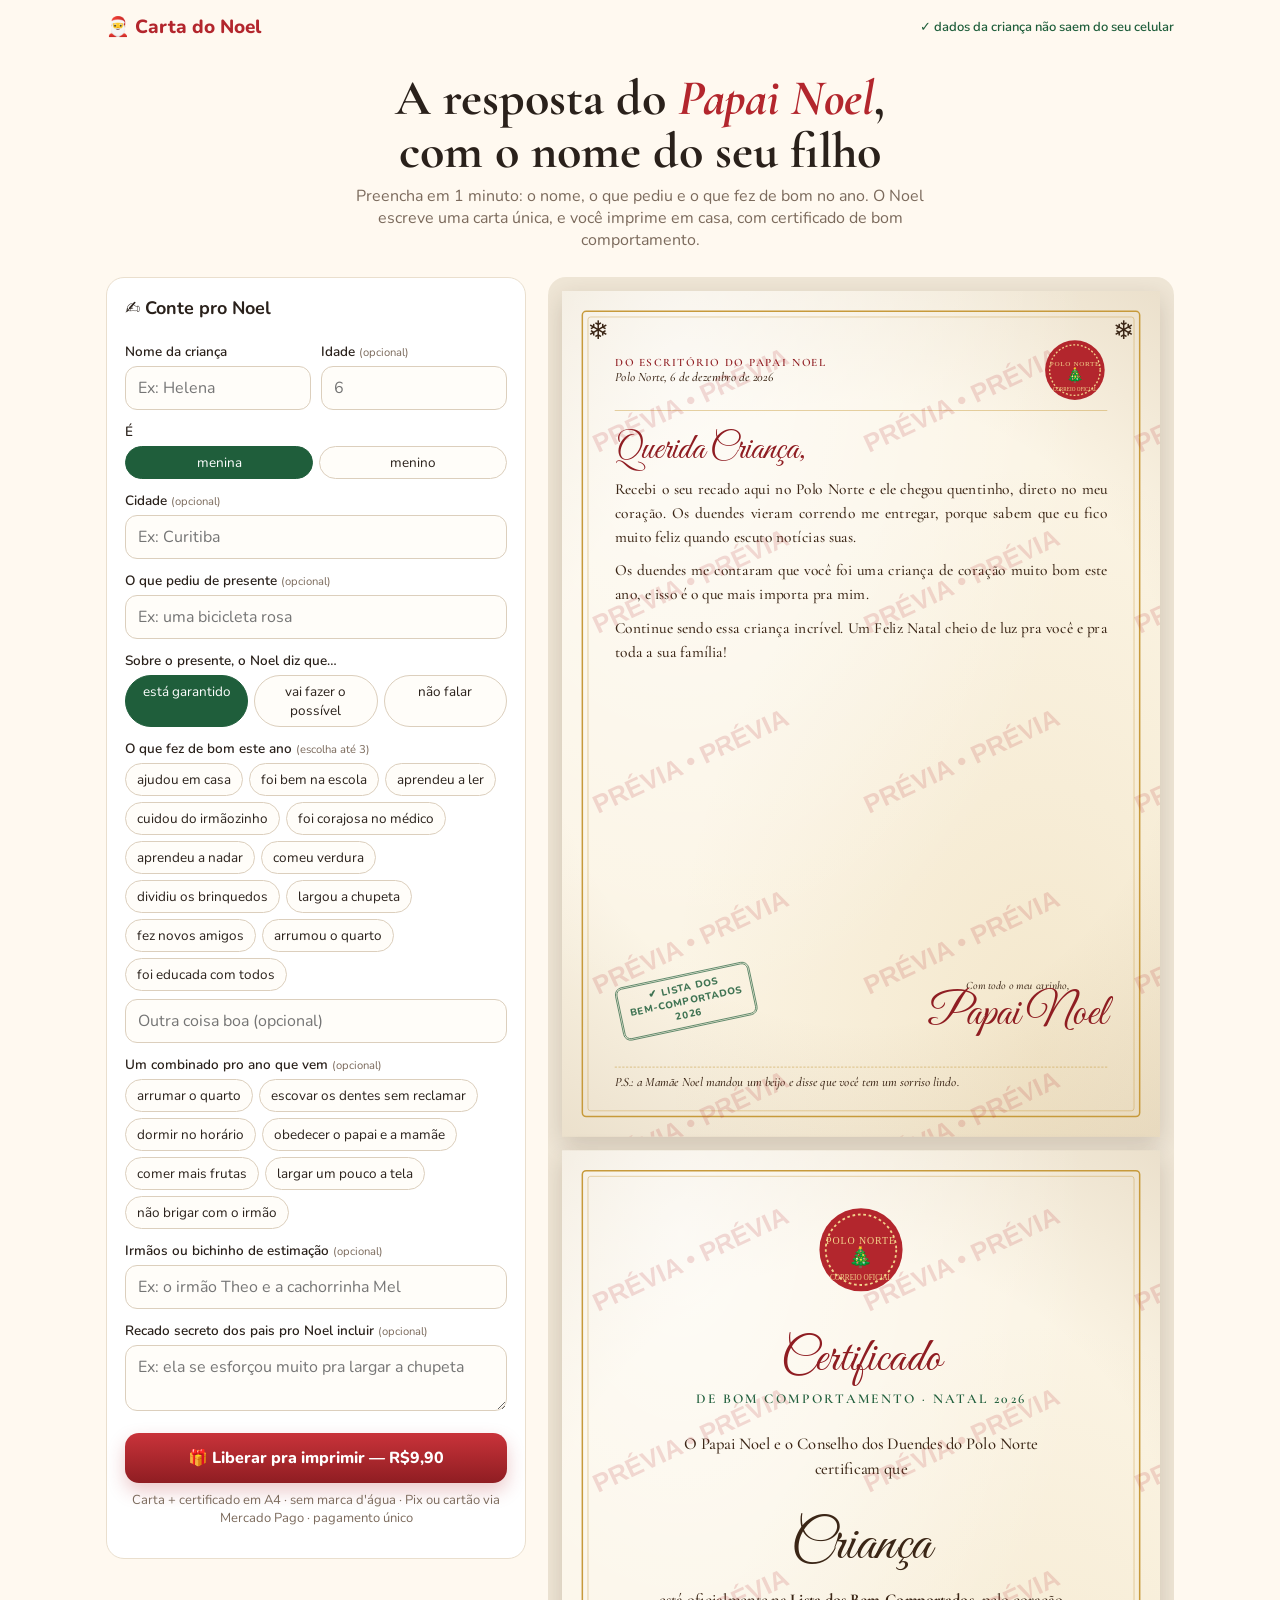
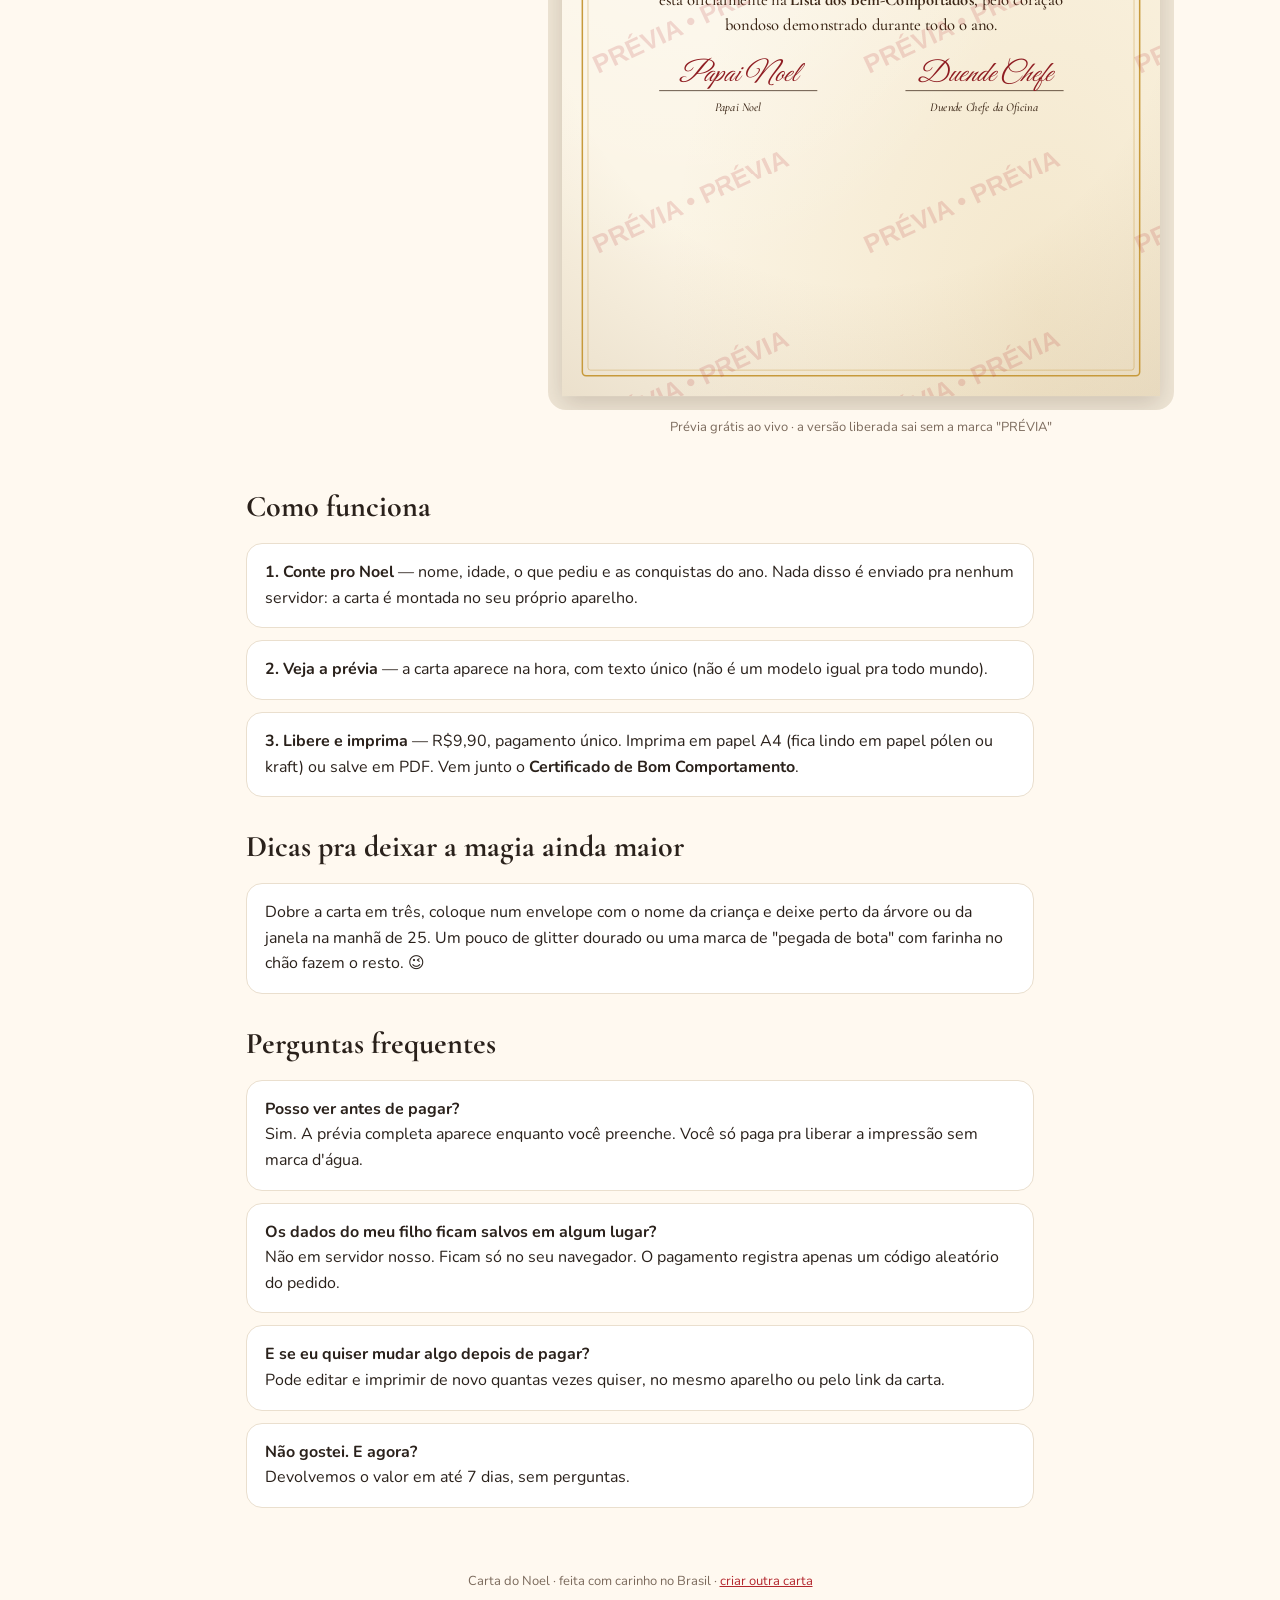
==== index.html @ 1ddfe80d "Carta do Noel: MVP (carta personalizada + certificado, prévia grátis, R$9,90 via Mercado Pago, dados" ====
<!doctype html>
<html lang="pt-BR">
<head>
<meta charset="utf-8">
<meta name="viewport" content="width=device-width,initial-scale=1">
<title>Carta do Papai Noel Personalizada para Imprimir | Resposta do Noel</title>
<meta name="description" content="Crie a resposta do Papai Noel com o nome do seu filho, o que ele pediu e o que fez de bom no ano. Veja a prévia grátis e imprima em A4 com certificado de bom comportamento.">
<link rel="canonical" href="https://giogas-pm.github.io/carta-noel/">
<meta property="og:title" content="Carta do Papai Noel personalizada — com o nome do seu filho">
<meta property="og:description" content="Prévia grátis. Imprima em casa, com certificado de bom comportamento.">
<meta property="og:type" content="website">
<link rel="icon" href="data:image/svg+xml,%3Csvg xmlns='http://www.w3.org/2000/svg' viewBox='0 0 100 100'%3E%3Ctext y='.9em' font-size='90'%3E🎅%3C/text%3E%3C/svg%3E">
<link rel="preconnect" href="https://fonts.googleapis.com"><link rel="preconnect" href="https://fonts.gstatic.com" crossorigin>
<link href="https://fonts.googleapis.com/css2?family=Cormorant+Garamond:ital,wght@0,500;0,600;1,500&family=Great+Vibes&family=Nunito:wght@400;600;800&display=swap" rel="stylesheet">
<style>
  :root{--red:#b3262d;--red2:#8f1d22;--green:#1f5e3b;--gold:#c79a3b;--ink:#3b2616;--paper:#fbf4e4;--bg:#fff9f0;--muted:#7b6a5c;--line:#eadfce}
  *{box-sizing:border-box}
  body{margin:0;font-family:Nunito,system-ui,sans-serif;background:var(--bg);color:#2a211b}
  a{color:var(--red)}
  header{display:flex;align-items:center;justify-content:space-between;padding:14px 16px;max-width:1100px;margin:0 auto}
  .logo{font-weight:800;font-size:19px;color:var(--red);text-decoration:none}
  .hero{max-width:1100px;margin:0 auto;padding:10px 16px 6px;text-align:center}
  .hero h1{font-family:'Cormorant Garamond',serif;font-size:clamp(30px,6vw,50px);line-height:1.05;margin:8px 0}
  .hero h1 em{color:var(--red);font-style:italic}
  .hero p{color:var(--muted);max-width:620px;margin:0 auto 6px;font-size:16px}
  .trust{font-size:13px;color:var(--green);font-weight:600}
  .app{max-width:1100px;margin:14px auto;padding:0 16px;display:grid;grid-template-columns:minmax(0,420px) minmax(0,1fr);gap:22px;align-items:start}
  @media(max-width:860px){.app{grid-template-columns:1fr}}
  .panel{background:#fff;border:1px solid var(--line);border-radius:18px;padding:18px}
  .panel h2{margin:0 0 10px;font-size:18px}
  label{display:block;font-weight:600;font-size:13.5px;margin:12px 0 5px}
  label small{font-weight:400;color:var(--muted)}
  input,select,textarea{width:100%;font:inherit;font-size:16px;padding:10px 12px;border:1px solid #dccfbd;border-radius:12px;background:#fffdf9}
  textarea{min-height:64px;resize:vertical}
  .row{display:grid;grid-template-columns:1fr 1fr;gap:10px}
  .chips{display:flex;flex-wrap:wrap;gap:6px}
  .chip{border:1px solid #dccfbd;background:#fffdf9;border-radius:999px;padding:6px 11px;font-size:13.5px;cursor:pointer;user-select:none}
  .chip.on{background:var(--green);border-color:var(--green);color:#fff}
  .seg{display:flex;gap:6px}.seg .chip{flex:1;text-align:center}
  .btn{display:inline-block;border:0;border-radius:14px;padding:14px 18px;font:800 16px Nunito,sans-serif;cursor:pointer;text-decoration:none;text-align:center}
  .btn-red{background:linear-gradient(180deg,#c9333a,var(--red2));color:#fff;box-shadow:0 8px 18px rgba(179,38,45,.25)}
  .btn-ghost{background:#fff;border:1px solid #dccfbd;color:#2a211b}
  .w100{width:100%}
  .buybox{position:sticky;top:10px}
  .price{font-size:13px;color:var(--muted);text-align:center;margin-top:8px}
  /* ---------- carta ---------- */
  .stage{background:#efe6d6;border-radius:18px;padding:14px;overflow:hidden}
  .fit{transform-origin:top left}
  .page{width:794px;height:1123px;position:relative;background:var(--paper);color:var(--ink);overflow:hidden;
    background-image:radial-gradient(ellipse at 20% 10%,rgba(255,255,255,.7),transparent 60%),radial-gradient(ellipse at 80% 90%,rgba(199,154,59,.14),transparent 55%),radial-gradient(circle at 50% 50%,transparent 60%,rgba(120,80,30,.12));
    box-shadow:0 10px 30px rgba(60,40,20,.18)}
  .page+.page{margin-top:18px}
  .frame{position:absolute;inset:26px;border:2px solid var(--gold);border-radius:6px}
  .frame:after{content:"";position:absolute;inset:6px;border:1px solid rgba(199,154,59,.55);border-radius:4px}
  .corner{position:absolute;font-size:34px}
  .inner{position:absolute;inset:62px 70px 60px}
  .lh{display:flex;align-items:center;justify-content:space-between;border-bottom:1px solid rgba(199,154,59,.6);padding-bottom:10px}
  .lh .from{font:600 15px 'Cormorant Garamond',serif;letter-spacing:2px;text-transform:uppercase;color:var(--red2)}
  .lh .date{font:italic 500 17px 'Cormorant Garamond',serif}
  .seal{width:86px;height:86px}
  .greet{font-family:'Great Vibes',cursive;font-size:48px;color:var(--red2);margin:22px 0 6px}
  .body p{font:500 20.5px/1.55 'Cormorant Garamond',serif;margin:0 0 13px;text-align:justify}
  .sign{position:absolute;right:0;bottom:74px;text-align:center}
  .sign .s{font-family:'Great Vibes',cursive;font-size:58px;color:var(--red2);line-height:1}
  .sign .t{font:italic 500 15px 'Cormorant Garamond',serif}
  .ps{position:absolute;left:0;right:0;bottom:0;font:italic 500 17px/1.4 'Cormorant Garamond',serif;border-top:1px dashed rgba(199,154,59,.7);padding-top:8px}
  .stamp{position:absolute;left:4px;bottom:84px;transform:rotate(-12deg);border:3px double var(--green);color:var(--green);border-radius:10px;padding:6px 12px;text-align:center;font:800 13px Nunito,sans-serif;letter-spacing:1px;opacity:.85}
  .cert{text-align:center}
  .cert .ct{font-family:'Great Vibes',cursive;font-size:64px;color:var(--red2);margin:40px 0 0}
  .cert .cs{font:600 18px 'Cormorant Garamond',serif;letter-spacing:3px;text-transform:uppercase;color:var(--green)}
  .cert .cn{font-family:'Great Vibes',cursive;font-size:76px;margin:36px 0 8px;color:var(--ink)}
  .cert p{font:500 22px/1.5 'Cormorant Garamond',serif;max-width:560px;margin:10px auto}
  .cert .sigs{display:flex;justify-content:space-around;margin-top:70px}
  .cert .sigs div{border-top:1px solid var(--ink);padding-top:6px;width:210px;font:italic 500 16px 'Cormorant Garamond',serif}
  .cert .sigs b{display:block;font-family:'Great Vibes',cursive;font-weight:400;font-size:38px;color:var(--red2);margin-top:-52px;margin-bottom:10px}
  .wm{position:absolute;inset:0;pointer-events:none;background-image:url("data:image/svg+xml,%3Csvg xmlns='http://www.w3.org/2000/svg' width='360' height='240'%3E%3Ctext x='20' y='150' transform='rotate(-25 180 120)' font-family='sans-serif' font-size='34' font-weight='800' fill='rgba(179,38,45,0.16)'%3EPRÉVIA • PRÉVIA%3C/text%3E%3C/svg%3E")}
  .unlocked .wm{display:none}
  .content{max-width:820px;margin:34px auto;padding:0 16px;line-height:1.6}
  .content h2{font-family:'Cormorant Garamond',serif;font-size:30px;margin:26px 0 8px}
  .content .card{background:#fff;border:1px solid var(--line);border-radius:16px;padding:16px 18px;margin:12px 0}
  footer{text-align:center;color:var(--muted);font-size:13px;padding:30px 16px 40px}
  .toast{position:fixed;left:50%;bottom:22px;transform:translateX(-50%);background:#2a211b;color:#fff;padding:10px 16px;border-radius:12px;font-size:14px;opacity:0;transition:.25s;pointer-events:none;z-index:9;max-width:90vw;text-align:center}
  .toast.show{opacity:1}
  .paid{display:none}.unlocked .paid{display:block}.unlocked .unpaid{display:none}
  @media print{
    @page{size:A4;margin:0}
    body{background:#fff}
    body>*:not(#printArea){display:none!important}
    #printArea{display:block!important}
    #printArea .page{box-shadow:none;margin:0;page-break-after:always;-webkit-print-color-adjust:exact;print-color-adjust:exact}
  }
  #printArea{display:none}
</style>
</head>
<body>
<header><a class="logo" href="/carta-noel/">🎅 Carta do Noel</a><span class="trust">✓ dados da criança não saem do seu celular</span></header>

<section class="hero">
  <h1>A resposta do <em>Papai Noel</em>,<br>com o nome do seu filho</h1>
  <p>Preencha em 1 minuto: o nome, o que pediu e o que fez de bom no ano. O Noel escreve uma carta única, e você imprime em casa, com certificado de bom comportamento.</p>
</section>

<main class="app" id="appRoot">
  <section class="panel" id="form">
    <h2>✍️ Conte pro Noel</h2>
    <div class="row">
      <div><label>Nome da criança</label><input id="f_nome" maxlength="30" placeholder="Ex: Helena" autocomplete="off"></div>
      <div><label>Idade <small>(opcional)</small></label><input id="f_idade" type="number" min="0" max="15" inputmode="numeric" placeholder="6"></div>
    </div>
    <label>É</label>
    <div class="seg" id="f_gen"><span class="chip on" data-v="a">menina</span><span class="chip" data-v="o">menino</span></div>
    <label>Cidade <small>(opcional)</small></label><input id="f_cidade" maxlength="40" placeholder="Ex: Curitiba">
    <label>O que pediu de presente <small>(opcional)</small></label><input id="f_presente" maxlength="60" placeholder="Ex: uma bicicleta rosa">
    <label>Sobre o presente, o Noel diz que…</label>
    <div class="seg" id="f_prom"><span class="chip on" data-v="sim">está garantido</span><span class="chip" data-v="talvez">vai fazer o possível</span><span class="chip" data-v="nao">não falar</span></div>
    <label>O que fez de bom este ano <small>(escolha até 3)</small></label>
    <div class="chips" id="f_bom"></div>
    <input id="f_bom_outro" maxlength="60" placeholder="Outra coisa boa (opcional)" style="margin-top:8px">
    <label>Um combinado pro ano que vem <small>(opcional)</small></label>
    <div class="chips" id="f_melhorar"></div>
    <label>Irmãos ou bichinho de estimação <small>(opcional)</small></label><input id="f_irmaos" maxlength="60" placeholder="Ex: o irmão Theo e a cachorrinha Mel">
    <label>Recado secreto dos pais pro Noel incluir <small>(opcional)</small></label><textarea id="f_recado" maxlength="180" placeholder="Ex: ela se esforçou muito pra largar a chupeta"></textarea>
    <div class="buybox" style="margin-top:16px">
      <div class="unpaid">
        <button class="btn btn-red w100" onclick="comprar()">🎁 Liberar pra imprimir — R$9,90</button>
        <p class="price">Carta + certificado em A4 · sem marca d'água · Pix ou cartão via Mercado Pago · pagamento único</p>
      </div>
      <div class="paid">
        <button class="btn btn-red w100" onclick="imprimir()">🖨️ Imprimir / salvar PDF</button>
        <button class="btn btn-ghost w100" style="margin-top:8px" onclick="salvarLink()">🔗 Guardar o link da carta</button>
        <p class="price">Pode editar os campos e imprimir de novo quantas vezes quiser.</p>
      </div>
    </div>
  </section>

  <section>
    <div class="stage" id="stage"><div class="fit" id="fit"><div id="pages"></div></div></div>
    <p class="price unpaid">Prévia grátis ao vivo · a versão liberada sai sem a marca "PRÉVIA"</p>
  </section>
</main>

<section class="content">
  <h2>Como funciona</h2>
  <div class="card"><b>1. Conte pro Noel</b> — nome, idade, o que pediu e as conquistas do ano. Nada disso é enviado pra nenhum servidor: a carta é montada no seu próprio aparelho.</div>
  <div class="card"><b>2. Veja a prévia</b> — a carta aparece na hora, com texto único (não é um modelo igual pra todo mundo).</div>
  <div class="card"><b>3. Libere e imprima</b> — R$9,90, pagamento único. Imprima em papel A4 (fica lindo em papel pólen ou kraft) ou salve em PDF. Vem junto o <b>Certificado de Bom Comportamento</b>.</div>
  <h2>Dicas pra deixar a magia ainda maior</h2>
  <div class="card">Dobre a carta em três, coloque num envelope com o nome da criança e deixe perto da árvore ou da janela na manhã de 25. Um pouco de glitter dourado ou uma marca de "pegada de bota" com farinha no chão fazem o resto. 😉</div>
  <h2>Perguntas frequentes</h2>
  <div class="card"><b>Posso ver antes de pagar?</b><br>Sim. A prévia completa aparece enquanto você preenche. Você só paga pra liberar a impressão sem marca d'água.</div>
  <div class="card"><b>Os dados do meu filho ficam salvos em algum lugar?</b><br>Não em servidor nosso. Ficam só no seu navegador. O pagamento registra apenas um código aleatório do pedido.</div>
  <div class="card"><b>E se eu quiser mudar algo depois de pagar?</b><br>Pode editar e imprimir de novo quantas vezes quiser, no mesmo aparelho ou pelo link da carta.</div>
  <div class="card"><b>Não gostei. E agora?</b><br>Devolvemos o valor em até 7 dias, sem perguntas.</div>
</section>

<footer>Carta do Noel · feita com carinho no Brasil · <a href="/carta-noel/">criar outra carta</a></footer>
<div id="printArea"></div>
<div class="toast" id="toast"></div>

<script>
const SB_URL="https://diemqzngskmcuytkzjhr.supabase.co";
const SB_KEY="eyJhbGciOiJIUzI1NiIsInR5cCI6IkpXVCJ9.eyJpc3MiOiJzdXBhYmFzZSIsInJlZiI6ImRpZW1xem5nc2ttY3V5dGt6amhyIiwicm9sZSI6ImFub24iLCJpYXQiOjE3ODI4NDM0MDEsImV4cCI6MjA5ODQxOTQwMX0.w5-w8bU6qFQqIFBDOiNsUvOWbXqeOZSH6tveyLdADx0";
const SB_H={apikey:SB_KEY,Authorization:'Bearer '+SB_KEY,'Content-Type':'application/json'};
function track(e,m){try{fetch(SB_URL+'/rest/v1/noel_eventos',{method:'POST',headers:SB_H,body:JSON.stringify({evento:e,slug:SLUG||null,meta:m||null})}).catch(()=>{})}catch(_){}}
function esc(s){return String(s||'').replace(/[&<>"]/g,c=>({'&':'&amp;','<':'&lt;','>':'&gt;','"':'&quot;'}[c]))}
function toast(m){const t=document.getElementById('toast');t.textContent=m;t.classList.add('show');clearTimeout(toast._t);toast._t=setTimeout(()=>t.classList.remove('show'),3200)}
function uid(){const a='abcdefghijkmnpqrstuvwxyz23456789';let o='';const b=new Uint8Array(10);try{crypto.getRandomValues(b)}catch(_){for(let i=0;i<10;i++)b[i]=Math.random()*256}for(let j=0;j<10;j++)o+=a[b[j]%a.length];return o}

const BOM=['ajudou em casa','foi bem na escola','aprendeu a ler','cuidou do irmãozinho','foi corajos@ no médico','aprendeu a nadar','comeu verdura','dividiu os brinquedos','largou a chupeta','fez novos amigos','arrumou o quarto','foi educad@ com todos'];
const MELHORAR=['arrumar o quarto','escovar os dentes sem reclamar','dormir no horário','obedecer o papai e a mamãe','comer mais frutas','largar um pouco a tela','não brigar com o irmão'];

/* ---------- estado ---------- */
let SLUG=null, D=null, UNLOCKED=false;
function blank(){return {nome:'',idade:'',gen:'a',cidade:'',presente:'',prom:'sim',bom:[],bomOutro:'',melhorar:[],irmaos:'',recado:''}}
function save(){try{localStorage.setItem('noel_'+SLUG,JSON.stringify(D));localStorage.setItem('noel_last',SLUG)}catch(_){}}
function load(){
  const h=location.hash;const m=h.match(/p=([a-z0-9]{6,20})/);const d=h.match(/[&#]d=([^&]+)/);
  SLUG=m?m[1]:null;
  if(!SLUG){try{SLUG=localStorage.getItem('noel_last')}catch(_){}}
  if(!SLUG)SLUG=uid();
  D=null;
  if(d){try{D=Object.assign(blank(),JSON.parse(decodeURIComponent(escape(atob(d[1].replace(/-/g,'+').replace(/_/g,'/'))))))}catch(_){}}
  if(!D){try{D=JSON.parse(localStorage.getItem('noel_'+SLUG)||'null')}catch(_){}}
  D=Object.assign(blank(),D||{});
  try{UNLOCKED=localStorage.getItem('noel_ok_'+SLUG)==='1'}catch(_){}
  history.replaceState(null,'',location.pathname+location.search+'#p='+SLUG);
}

/* ---------- texto da carta (variação determinística pelo pedido) ---------- */
function rng(seed){let h=2166136261;for(const c of seed){h^=c.charCodeAt(0);h=Math.imul(h,16777619)}return()=>{h^=h<<13;h^=h>>>17;h^=h<<5;return((h>>>0)%10000)/10000}}
function pick(r,a){return a[Math.floor(r()*a.length)]}
function g(s){return s.replace(/@/g,D.gen)}
function lista(a){a=a.filter(Boolean);if(a.length<2)return a[0]||'';return a.slice(0,-1).join(', ')+' e '+a[a.length-1]}
function carta(){
  const r=rng(SLUG+(D.nome||''));const o=D.gen, nome=D.nome.trim()||'Criança', Nome=esc(nome);
  const querid=o==='a'?'Querida':'Querido';
  const idade=parseInt(D.idade,10);
  const p=[];
  const aberturas=[
    `Recebi o seu recado aqui no Polo Norte e ele chegou quentinho, direto no meu coração. Os duendes vieram correndo me entregar, porque sabem que eu fico muito feliz quando escuto notícias ${o==='a'?'suas':'suas'}.`,
    `Que alegria receber notícias suas! Aqui no Polo Norte está nevando sem parar, a fábrica de brinquedos não para, e mesmo assim eu parei tudo pra te escrever esta cartinha.`,
    `A Mamãe Noel acabou de me trazer um chocolate quente e eu aproveitei pra sentar na minha poltrona preferida e responder você. Guardei esse momento especialmente pra isso.`];
  let a=pick(r,aberturas);
  if(!isNaN(idade)&&idade>0)a+=` Nem acredito que você já está com ${idade} ano${idade>1?'s':''}, ${g('tão grand@')}!`;
  if(D.cidade.trim())a+=` Fiquei de olho em ${esc(D.cidade.trim())} o ano inteiro pelo meu telescópio mágico.`;
  p.push(a);
  const bons=D.bom.map(g).concat(D.bomOutro.trim()?[esc(D.bomOutro.trim())]:[]).slice(0,4);
  if(bons.length){
    p.push(pick(r,[
      `Os duendes que cuidam do Livro dos Bons Comportamentos me contaram que este ano você ${lista(bons)}. Eu li isso em voz alta pra todo mundo aqui na oficina, e as renas até bateram as patas de orgulho!`,
      `Sabe o que eu anotei no meu caderno dourado? Que você ${lista(bons)}. Isso mostra ${g('o quanto você está crescendo e ficando cada vez mais especial')}.`,
      `Fiquei sabendo de coisas lindas: que você ${lista(bons)}. Coisas assim deixam a magia do Natal ainda mais forte, e é por isso que a sua estrela brilha tanto aqui no Polo Norte.`]));
  } else {
    p.push(pick(r,[`Os duendes me contaram que você foi uma criança de coração muito bom este ano, e isso é o que mais importa pra mim.`,`Eu acompanhei o seu ano inteirinho e vi o seu esforço, o seu carinho e as suas risadas. Estou muito orgulhoso de você.`]));
  }
  if(D.recado.trim())p.push(`E tem mais: alguém que te ama muito me contou em segredo que ${esc(D.recado.trim().replace(/\.$/,''))}. Isso me deixou com um sorriso enorme debaixo da barba!`);
  const pres=esc(D.presente.trim());
  if(pres&&D.prom==='sim')p.push(pick(r,[`Sobre o seu pedido: ${pres}. Já conversei com o chefe dos duendes e ele me garantiu que está tudo encaminhado. O Rodolfo está treinando pra voar bem rápido na noite de Natal!`,`E aquele pedido especial, ${pres}? Pode ficar tranquil${o}: ele já está na lista do trenó, com um laço bem caprichado.`]));
  else if(pres&&D.prom==='talvez')p.push(pick(r,[`Anotei direitinho o seu pedido: ${pres}. Os duendes estão trabalhando muito e eu vou fazer todo o possível. E lembre: o melhor presente do Natal é estar junto de quem a gente ama.`,`Sobre ${pres}: eu levei o seu pedido pra oficina e vou fazer o meu melhor. Às vezes a magia prepara surpresas diferentes, mas sempre cheias de amor.`]));
  if(D.irmaos.trim())p.push(`Mande um abraço bem apertado pra ${esc(D.irmaos.trim())}. Eu também fico de olho em vocês e adoro ver a família unida.`);
  if(D.melhorar.length)p.push(pick(r,[`Tenho só um pedido pra você no ano que vem: ${lista(D.melhorar)}. Combinado? Eu sei que você consegue!`,`Um segredinho de Papai Noel: as crianças que conseguem ${lista(D.melhorar)} ganham estrelas extras no meu caderno. Vou torcer por você!`]));
  p.push(pick(r,[`Nunca deixe de acreditar na magia, ${Nome}. Ela mora dentro de você.`,`Continue sendo essa criança incrível. Um Feliz Natal cheio de luz pra você e pra toda a sua família!`,`Até a noite de Natal! Deixe um copo de água pras renas: com o calor do Brasil, elas chegam com sede.`]));
  const ps=pick(r,[`P.S.: o Rodolfo mandou dizer que o nariz dele vai brilhar mais forte quando passar pela sua casa.`,`P.S.: a Mamãe Noel mandou um beijo e disse que você tem um sorriso lindo.`,`P.S.: os duendes pediram pra você deixar um biscoitinho. É segredo, mas eles adoram!`]);
  return {greet:`${querid} ${Nome},`,paras:p,ps};
}
function hoje(){const m=['janeiro','fevereiro','março','abril','maio','junho','julho','agosto','setembro','outubro','novembro','dezembro'];const d=new Date();return `Polo Norte, ${d.getDate()} de ${m[d.getMonth()]} de ${d.getFullYear()}`}
const SEAL=`<svg class="seal" viewBox="0 0 100 100"><circle cx="50" cy="50" r="46" fill="#b3262d"/><circle cx="50" cy="50" r="39" fill="none" stroke="#f3d38b" stroke-width="2" stroke-dasharray="3 3"/><text x="50" y="44" text-anchor="middle" font-family="Georgia" font-size="11" fill="#f3d38b" letter-spacing="1">POLO NORTE</text><text x="50" y="66" text-anchor="middle" font-size="22">🎄</text><text x="50" y="83" text-anchor="middle" font-family="Georgia" font-size="8" fill="#f3d38b">CORREIO OFICIAL</text></svg>`;
function pagesHTML(){
  const c=carta(), nome=esc(D.nome.trim()||'Criança'), ano=new Date().getFullYear();
  const bons=D.bom.map(g).slice(0,2);
  const motivo=bons.length?`por ter ${bons.map(b=>b.replace(/^(foi|fez|aprendeu|cuidou|comeu|dividiu|largou|arrumou|ajudou)\b/,m=>({foi:'sido',fez:'feito',aprendeu:'aprendido',cuidou:'cuidado',comeu:'comido',dividiu:'dividido',largou:'largado',arrumou:'arrumado',ajudou:'ajudado'}[m]))).join(' e ')}`:'pelo coração bondoso demonstrado durante todo o ano';
  return `<div class="page"><div class="frame"></div><span class="corner" style="left:34px;top:30px">❄️</span><span class="corner" style="right:34px;top:30px">❄️</span>
    <div class="inner"><div class="lh"><div><div class="from">Do escritório do Papai Noel</div><div class="date">${hoje()}</div></div>${SEAL}</div>
    <div class="greet">${c.greet}</div><div class="body">${c.paras.map(x=>`<p>${x}</p>`).join('')}</div>
    <div class="stamp">✔ LISTA DOS<br>BEM-COMPORTADOS<br>${ano}</div>
    <div class="sign"><div class="t">Com todo o meu carinho,</div><div class="s">Papai Noel</div></div>
    <div class="ps">${c.ps}</div></div><div class="wm"></div></div>
  <div class="page"><div class="frame"></div><div class="inner cert">${SEAL.replace('class="seal"','class="seal" style="width:120px;height:120px;margin-top:10px"')}
    <div class="ct">Certificado</div><div class="cs">de Bom Comportamento · Natal ${ano}</div>
    <p style="margin-top:34px">O Papai Noel e o Conselho dos Duendes do Polo Norte certificam que</p>
    <div class="cn">${nome}</div>
    <p>está oficialmente na <b>Lista dos Bem-Comportados</b>, ${motivo}.</p>
    <div class="sigs"><div><b>Papai Noel</b>Papai Noel</div><div><b>Duende Chefe</b>Duende Chefe da Oficina</div></div></div><div class="wm"></div></div>`;
}
function render(){
  document.getElementById('pages').innerHTML=pagesHTML();
  document.getElementById('appRoot').classList.toggle('unlocked',UNLOCKED);
  document.getElementById('pages').classList.toggle('unlocked',UNLOCKED);
  fit();
}
function fit(){const st=document.getElementById('stage'),f=document.getElementById('fit');const w=st.clientWidth-28;const s=Math.min(1,w/794);f.style.transform='scale('+s+')';f.style.height=(f.scrollHeight*s)+'px';st.style.height=(2*1123+18)*s+28+'px'}
window.addEventListener('resize',fit);

/* ---------- formulário ---------- */
function chips(id,arr,key,max){
  const el=document.getElementById(id);
  el.innerHTML=arr.map(t=>`<span class="chip${D[key].includes(t)?' on':''}" data-v="${esc(t)}">${esc(g(t))}</span>`).join('');
  el.onclick=e=>{const c=e.target.closest('.chip');if(!c)return;const v=c.dataset.v;const i=D[key].indexOf(v);
    if(i>=0)D[key].splice(i,1);else{if(D[key].length>=max){toast('Escolha até '+max);return}D[key].push(v)}
    c.classList.toggle('on');changed()};
}
function seg(id,key){const el=document.getElementById(id);el.querySelectorAll('.chip').forEach(c=>c.classList.toggle('on',c.dataset.v===D[key]));
  el.onclick=e=>{const c=e.target.closest('.chip');if(!c)return;D[key]=c.dataset.v;el.querySelectorAll('.chip').forEach(x=>x.classList.toggle('on',x===c));if(key==='gen'){chips('f_bom',BOM,'bom',3)}changed()}}
const FIELDS={f_nome:'nome',f_idade:'idade',f_cidade:'cidade',f_presente:'presente',f_bom_outro:'bomOutro',f_irmaos:'irmaos',f_recado:'recado'};
let previewTracked=false;
function changed(){save();render();if(!previewTracked&&D.nome.trim().length>=2){previewTracked=true;track('carta_preview')}}
function bindForm(){
  for(const [id,k] of Object.entries(FIELDS)){const el=document.getElementById(id);el.value=D[k]||'';el.addEventListener('input',()=>{D[k]=el.value;changed()})}
  seg('f_gen','gen');seg('f_prom','prom');chips('f_bom',BOM,'bom',3);chips('f_melhorar',MELHORAR,'melhorar',2);
}

/* ---------- pagamento / impressão ---------- */
async function comprar(){
  if(D.nome.trim().length<2){toast('Escreva o nome da criança primeiro 🙂');document.getElementById('f_nome').focus();return}
  save();track('paywall_view');
  try{
    const r=await fetch(SB_URL+'/functions/v1/mp-preferencia-noel',{method:'POST',headers:{'Content-Type':'application/json'},body:JSON.stringify({slug:SLUG})});
    const j=await r.json().catch(()=>({}));
    if(j&&j.ok&&j.init_point){track('checkout_open');location.href=j.init_point;return}
    toast('Pagamento indisponível agora 😬 tente em instantes');
  }catch(e){toast('Pagamento indisponível agora 😬')}
}
async function status(){try{const r=await fetch(SB_URL+'/rest/v1/rpc/noel_status',{method:'POST',headers:SB_H,body:JSON.stringify({p_slug:SLUG})});return (await r.json())===true}catch(_){return false}}
async function handleReturn(){
  const st=new URLSearchParams(location.search).get('pago');if(!st)return;
  const limpa=()=>{try{history.replaceState(null,'',location.pathname+'#p='+SLUG)}catch(_){}};
  if(st==='falhou'){toast('O pagamento não foi concluído. Pode tentar de novo 💛');limpa();return}
  toast(st==='pendente'?'Pix em processamento — libera sozinho em instantes 💛':'Confirmando o pagamento... 🎅');
  for(let i=0;i<(st==='pendente'?40:12);i++){
    if(await status()){UNLOCKED=true;try{localStorage.setItem('noel_ok_'+SLUG,'1')}catch(_){}limpa();render();toast('Liberado! 🎉 Toque em "Imprimir / salvar PDF"');return}
    await new Promise(r=>setTimeout(r,2500));
  }
  toast('Ainda processando — atualize a página em 1 minuto 💛');
}
function imprimir(){
  if(!UNLOCKED){comprar();return}
  track('carta_print');
  const pa=document.getElementById('printArea');pa.innerHTML=pagesHTML();pa.classList.add('unlocked');
  toast('Na janela que abrir, escolha "Salvar como PDF" ou sua impressora 🖨️');
  setTimeout(()=>window.print(),600);
}
function linkCarta(){const d=btoa(unescape(encodeURIComponent(JSON.stringify(D)))).replace(/\+/g,'-').replace(/\//g,'_').replace(/=+$/,'');return location.origin+location.pathname+'#p='+SLUG+'&d='+d}
function salvarLink(){const u=linkCarta();try{navigator.clipboard.writeText(u);toast('Link copiado! Guarde pra imprimir de novo 🔗')}catch(_){prompt('Guarde este link:',u)}}

/* ---------- boot ---------- */
load();bindForm();render();
document.fonts&&document.fonts.ready.then(fit);
(async()=>{
  try{const q=new URLSearchParams(location.search);const src=q.get('src');track(src==='seo'?'seo_land':'visit',{src:src||null})}catch(_){}
  if(!UNLOCKED&&!new URLSearchParams(location.search).get('pago')&&await status()){UNLOCKED=true;try{localStorage.setItem('noel_ok_'+SLUG,'1')}catch(_){}render()}
  handleReturn();
})();
</script>
</body>
</html>
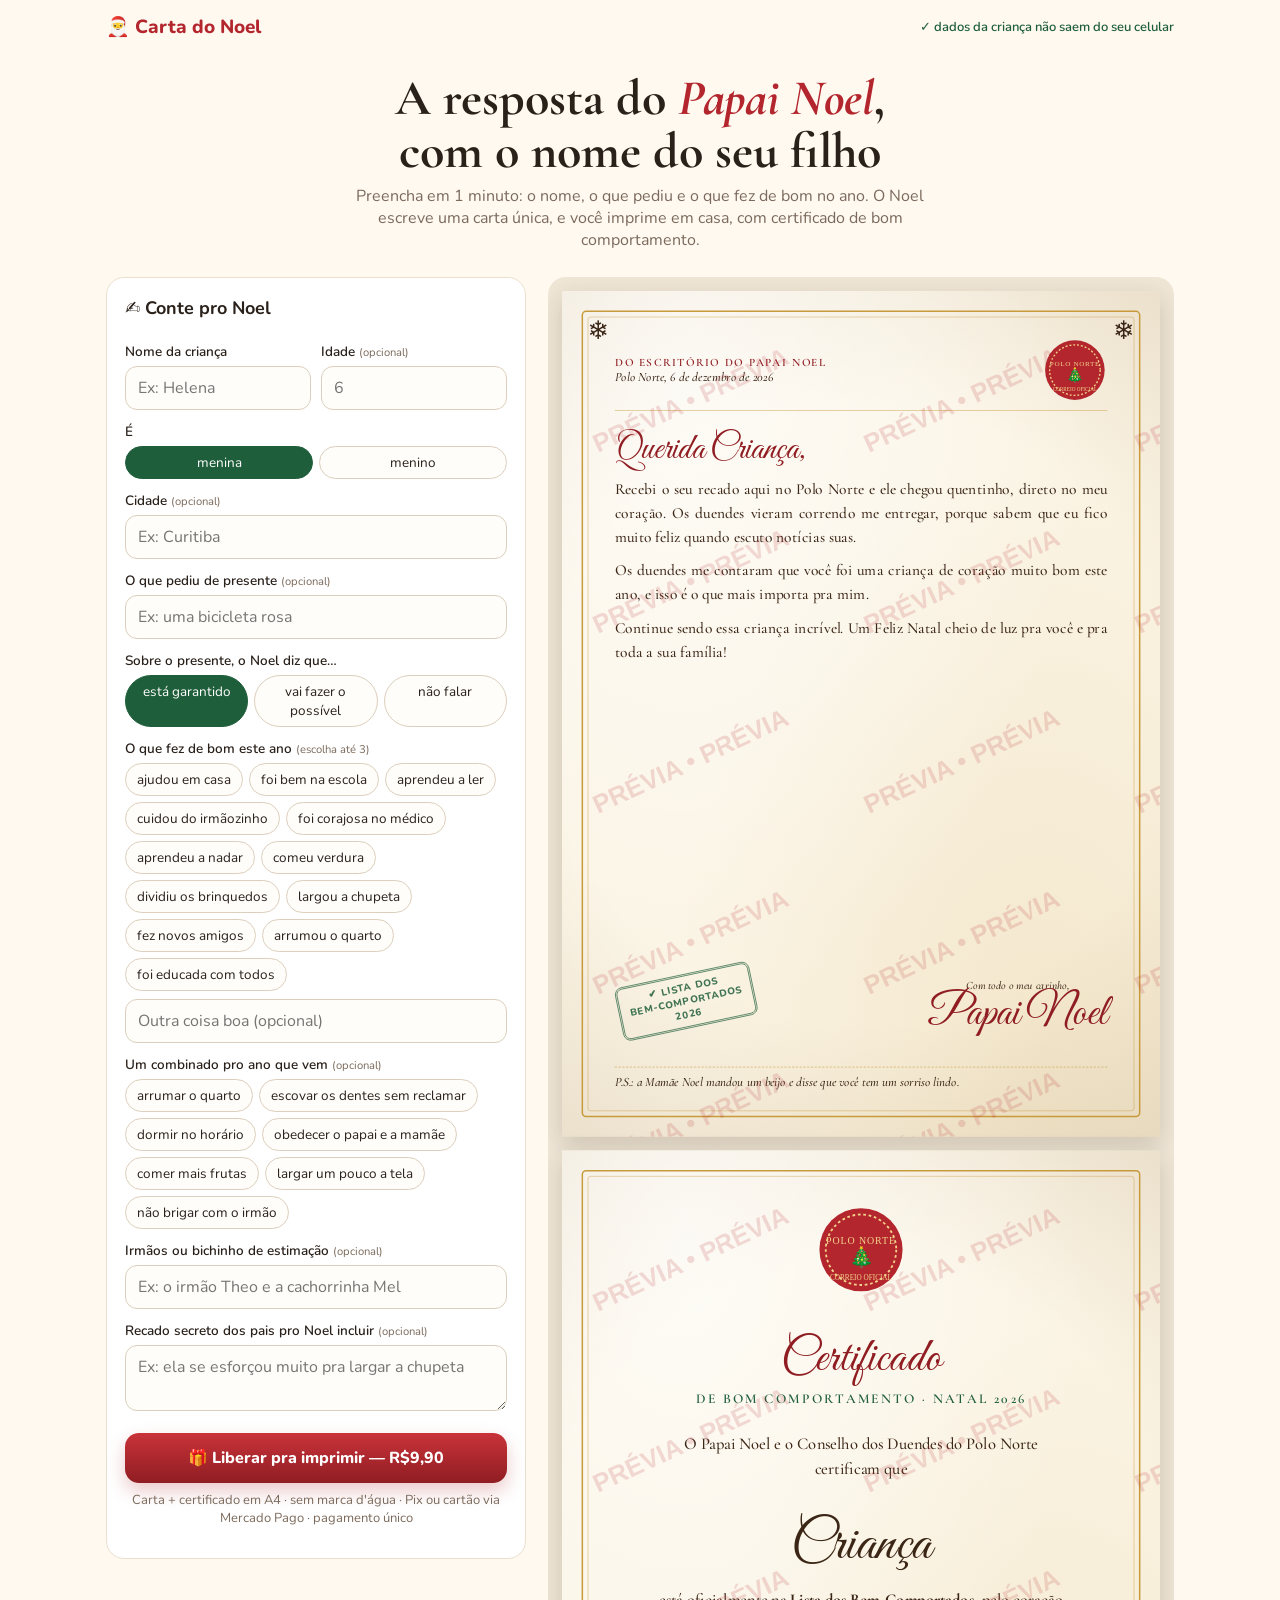
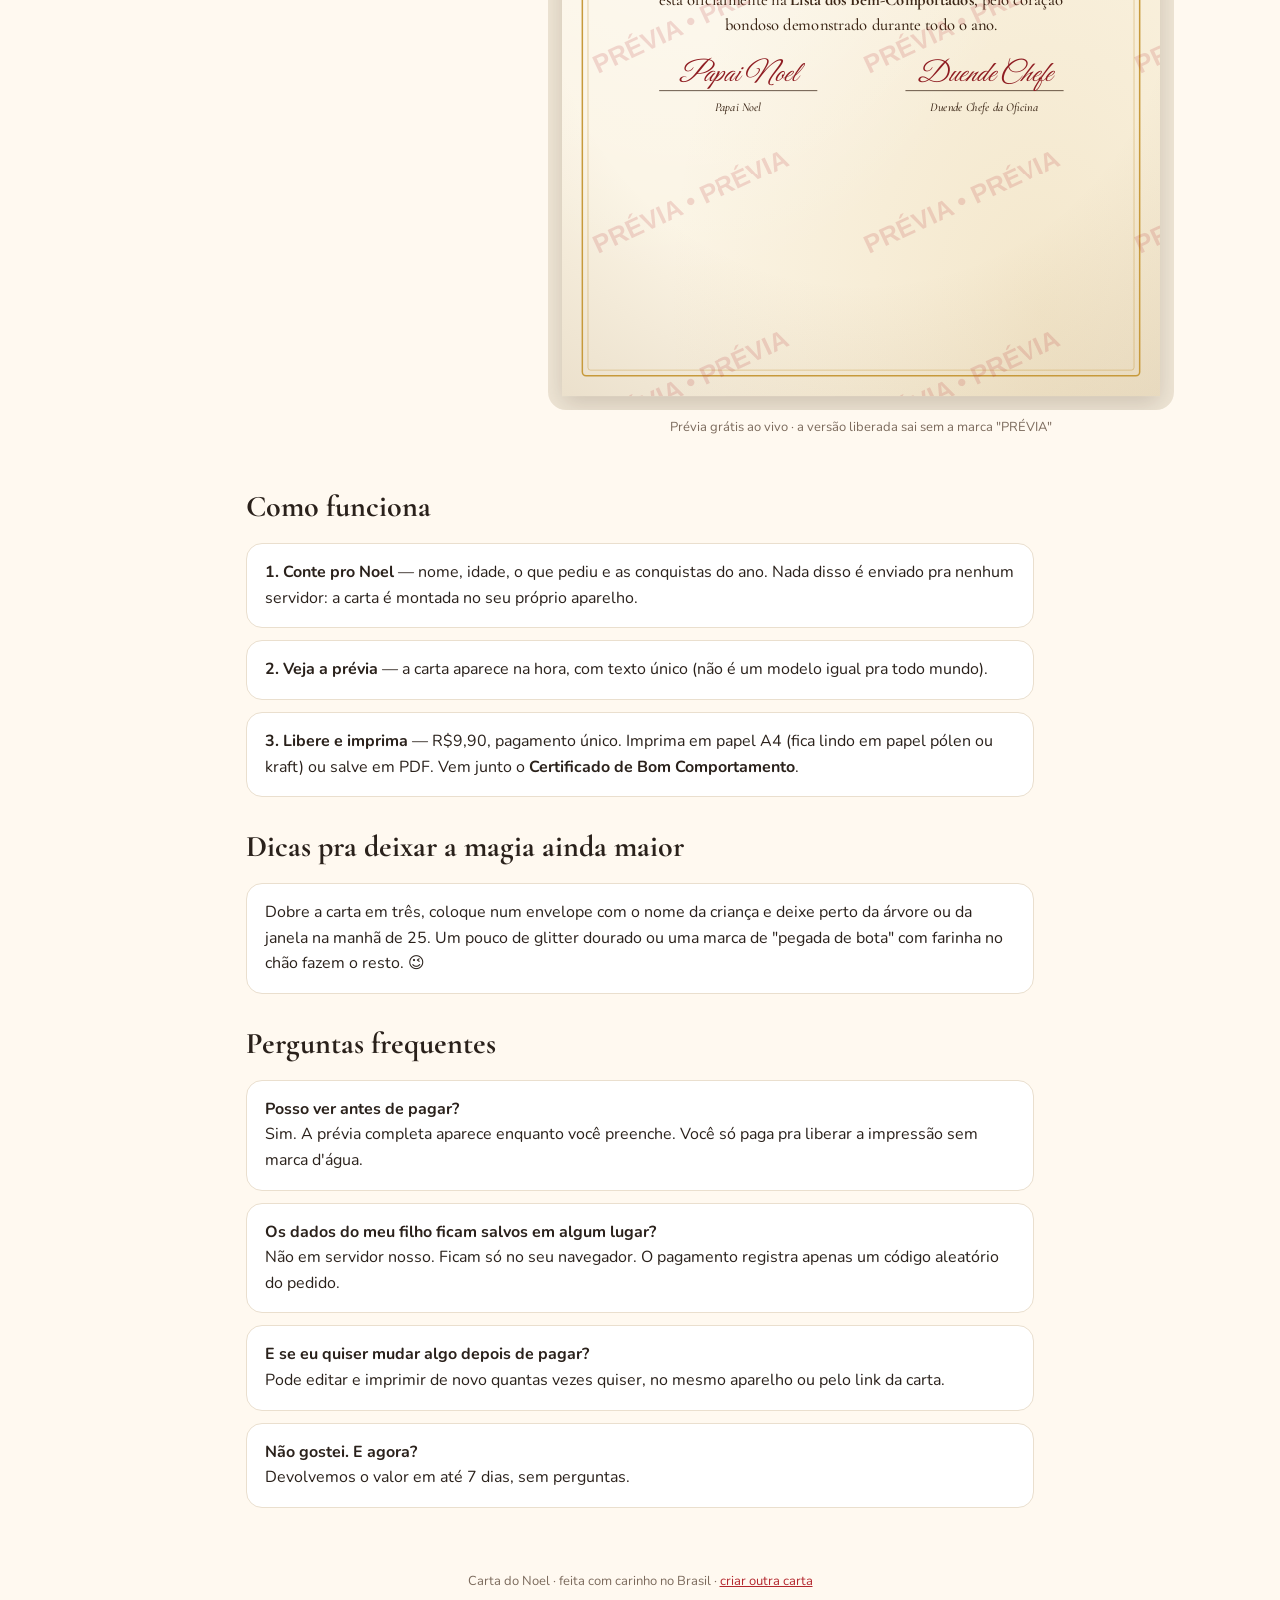
==== commit 28d2592c: "Carta: fonte auto-ajustável (nunca invade a assinatura), gramática do certificado, recado dos pais e" ====
--- a/index.html
+++ b/index.html
@@ -59,7 +59,7 @@
   .lh .date{font:italic 500 17px 'Cormorant Garamond',serif}
   .seal{width:86px;height:86px}
   .greet{font-family:'Great Vibes',cursive;font-size:48px;color:var(--red2);margin:22px 0 6px}
-  .body p{font:500 20.5px/1.55 'Cormorant Garamond',serif;margin:0 0 13px;text-align:justify}
+  .body p{font:500 var(--fs,20.5px)/1.55 'Cormorant Garamond',serif;margin:0 0 13px;text-align:justify}
   .sign{position:absolute;right:0;bottom:74px;text-align:center}
   .sign .s{font-family:'Great Vibes',cursive;font-size:58px;color:var(--red2);line-height:1}
   .sign .t{font:italic 500 15px 'Cormorant Garamond',serif}
@@ -201,7 +201,7 @@
     `Que alegria receber notícias suas! Aqui no Polo Norte está nevando sem parar, a fábrica de brinquedos não para, e mesmo assim eu parei tudo pra te escrever esta cartinha.`,
     `A Mamãe Noel acabou de me trazer um chocolate quente e eu aproveitei pra sentar na minha poltrona preferida e responder você. Guardei esse momento especialmente pra isso.`];
   let a=pick(r,aberturas);
-  if(!isNaN(idade)&&idade>0)a+=` Nem acredito que você já está com ${idade} ano${idade>1?'s':''}, ${g('tão grand@')}!`;
+  if(!isNaN(idade)&&idade>0)a+=` Nem acredito que você já está com ${idade} ano${idade>1?'s':''}, tão grande!`;
   if(D.cidade.trim())a+=` Fiquei de olho em ${esc(D.cidade.trim())} o ano inteiro pelo meu telescópio mágico.`;
   p.push(a);
   const bons=D.bom.map(g).concat(D.bomOutro.trim()?[esc(D.bomOutro.trim())]:[]).slice(0,4);
@@ -213,7 +213,7 @@
   } else {
     p.push(pick(r,[`Os duendes me contaram que você foi uma criança de coração muito bom este ano, e isso é o que mais importa pra mim.`,`Eu acompanhei o seu ano inteirinho e vi o seu esforço, o seu carinho e as suas risadas. Estou muito orgulhoso de você.`]));
   }
-  if(D.recado.trim())p.push(`E tem mais: alguém que te ama muito me contou em segredo que ${esc(D.recado.trim().replace(/\.$/,''))}. Isso me deixou com um sorriso enorme debaixo da barba!`);
+  if(D.recado.trim())p.push(`E tem mais: alguém que te ama muito me contou um segredo: “${esc(D.recado.trim().replace(/\.$/,''))}”. Isso me deixou com um sorriso enorme debaixo da barba!`);
   const pres=esc(D.presente.trim());
   if(pres&&D.prom==='sim')p.push(pick(r,[`Sobre o seu pedido: ${pres}. Já conversei com o chefe dos duendes e ele me garantiu que está tudo encaminhado. O Rodolfo está treinando pra voar bem rápido na noite de Natal!`,`E aquele pedido especial, ${pres}? Pode ficar tranquil${o}: ele já está na lista do trenó, com um laço bem caprichado.`]));
   else if(pres&&D.prom==='talvez')p.push(pick(r,[`Anotei direitinho o seu pedido: ${pres}. Os duendes estão trabalhando muito e eu vou fazer todo o possível. E lembre: o melhor presente do Natal é estar junto de quem a gente ama.`,`Sobre ${pres}: eu levei o seu pedido pra oficina e vou fazer o meu melhor. Às vezes a magia prepara surpresas diferentes, mas sempre cheias de amor.`]));
@@ -228,10 +228,10 @@
 function pagesHTML(){
   const c=carta(), nome=esc(D.nome.trim()||'Criança'), ano=new Date().getFullYear();
   const bons=D.bom.map(g).slice(0,2);
-  const motivo=bons.length?`por ter ${bons.map(b=>b.replace(/^(foi|fez|aprendeu|cuidou|comeu|dividiu|largou|arrumou|ajudou)\b/,m=>({foi:'sido',fez:'feito',aprendeu:'aprendido',cuidou:'cuidado',comeu:'comido',dividiu:'dividido',largou:'largado',arrumou:'arrumado',ajudou:'ajudado'}[m]))).join(' e ')}`:'pelo coração bondoso demonstrado durante todo o ano';
+  const motivo=bons.length?`por ter ${bons.map(b=>b.replace(/^foi bem\b/,'ido bem').replace(/^(foi|fez|aprendeu|cuidou|comeu|dividiu|largou|arrumou|ajudou)\b/,m=>({foi:'sido',fez:'feito',aprendeu:'aprendido',cuidou:'cuidado',comeu:'comido',dividiu:'dividido',largou:'largado',arrumou:'arrumado',ajudou:'ajudado'}[m]))).join(' e ')}`:'pelo coração bondoso demonstrado durante todo o ano';
   return `<div class="page"><div class="frame"></div><span class="corner" style="left:34px;top:30px">❄️</span><span class="corner" style="right:34px;top:30px">❄️</span>
     <div class="inner"><div class="lh"><div><div class="from">Do escritório do Papai Noel</div><div class="date">${hoje()}</div></div>${SEAL}</div>
-    <div class="greet">${c.greet}</div><div class="body">${c.paras.map(x=>`<p>${x}</p>`).join('')}</div>
+    <div class="greet">${c.greet}</div><div class="body" style="--fs:${FS}px">${c.paras.map(x=>`<p>${x}</p>`).join('')}</div>
     <div class="stamp">✔ LISTA DOS<br>BEM-COMPORTADOS<br>${ano}</div>
     <div class="sign"><div class="t">Com todo o meu carinho,</div><div class="s">Papai Noel</div></div>
     <div class="ps">${c.ps}</div></div><div class="wm"></div></div>
@@ -242,8 +242,11 @@
     <p>está oficialmente na <b>Lista dos Bem-Comportados</b>, ${motivo}.</p>
     <div class="sigs"><div><b>Papai Noel</b>Papai Noel</div><div><b>Duende Chefe</b>Duende Chefe da Oficina</div></div></div><div class="wm"></div></div>`;
 }
+let FS=20.5;
+function autoFit(){const pg=document.querySelector('#pages .page');if(!pg)return;const b=pg.querySelector('.body'),st=pg.querySelector('.stamp');FS=20.5;b.style.setProperty('--fs',FS+'px');
+  while(FS>13&&b.offsetTop+b.offsetHeight>st.offsetTop-14){FS-=0.5;b.style.setProperty('--fs',FS+'px')}}
 function render(){
-  document.getElementById('pages').innerHTML=pagesHTML();
+  document.getElementById('pages').innerHTML=pagesHTML();autoFit();
   document.getElementById('appRoot').classList.toggle('unlocked',UNLOCKED);
   document.getElementById('pages').classList.toggle('unlocked',UNLOCKED);
   fit();
@@ -304,7 +307,7 @@
 
 /* ---------- boot ---------- */
 load();bindForm();render();
-document.fonts&&document.fonts.ready.then(fit);
+document.fonts&&document.fonts.ready.then(()=>{autoFit();fit()});
 (async()=>{
   try{const q=new URLSearchParams(location.search);const src=q.get('src');track(src==='seo'?'seo_land':'visit',{src:src||null})}catch(_){}
   if(!UNLOCKED&&!new URLSearchParams(location.search).get('pago')&&await status()){UNLOCKED=true;try{localStorage.setItem('noel_ok_'+SLUG,'1')}catch(_){}render()}
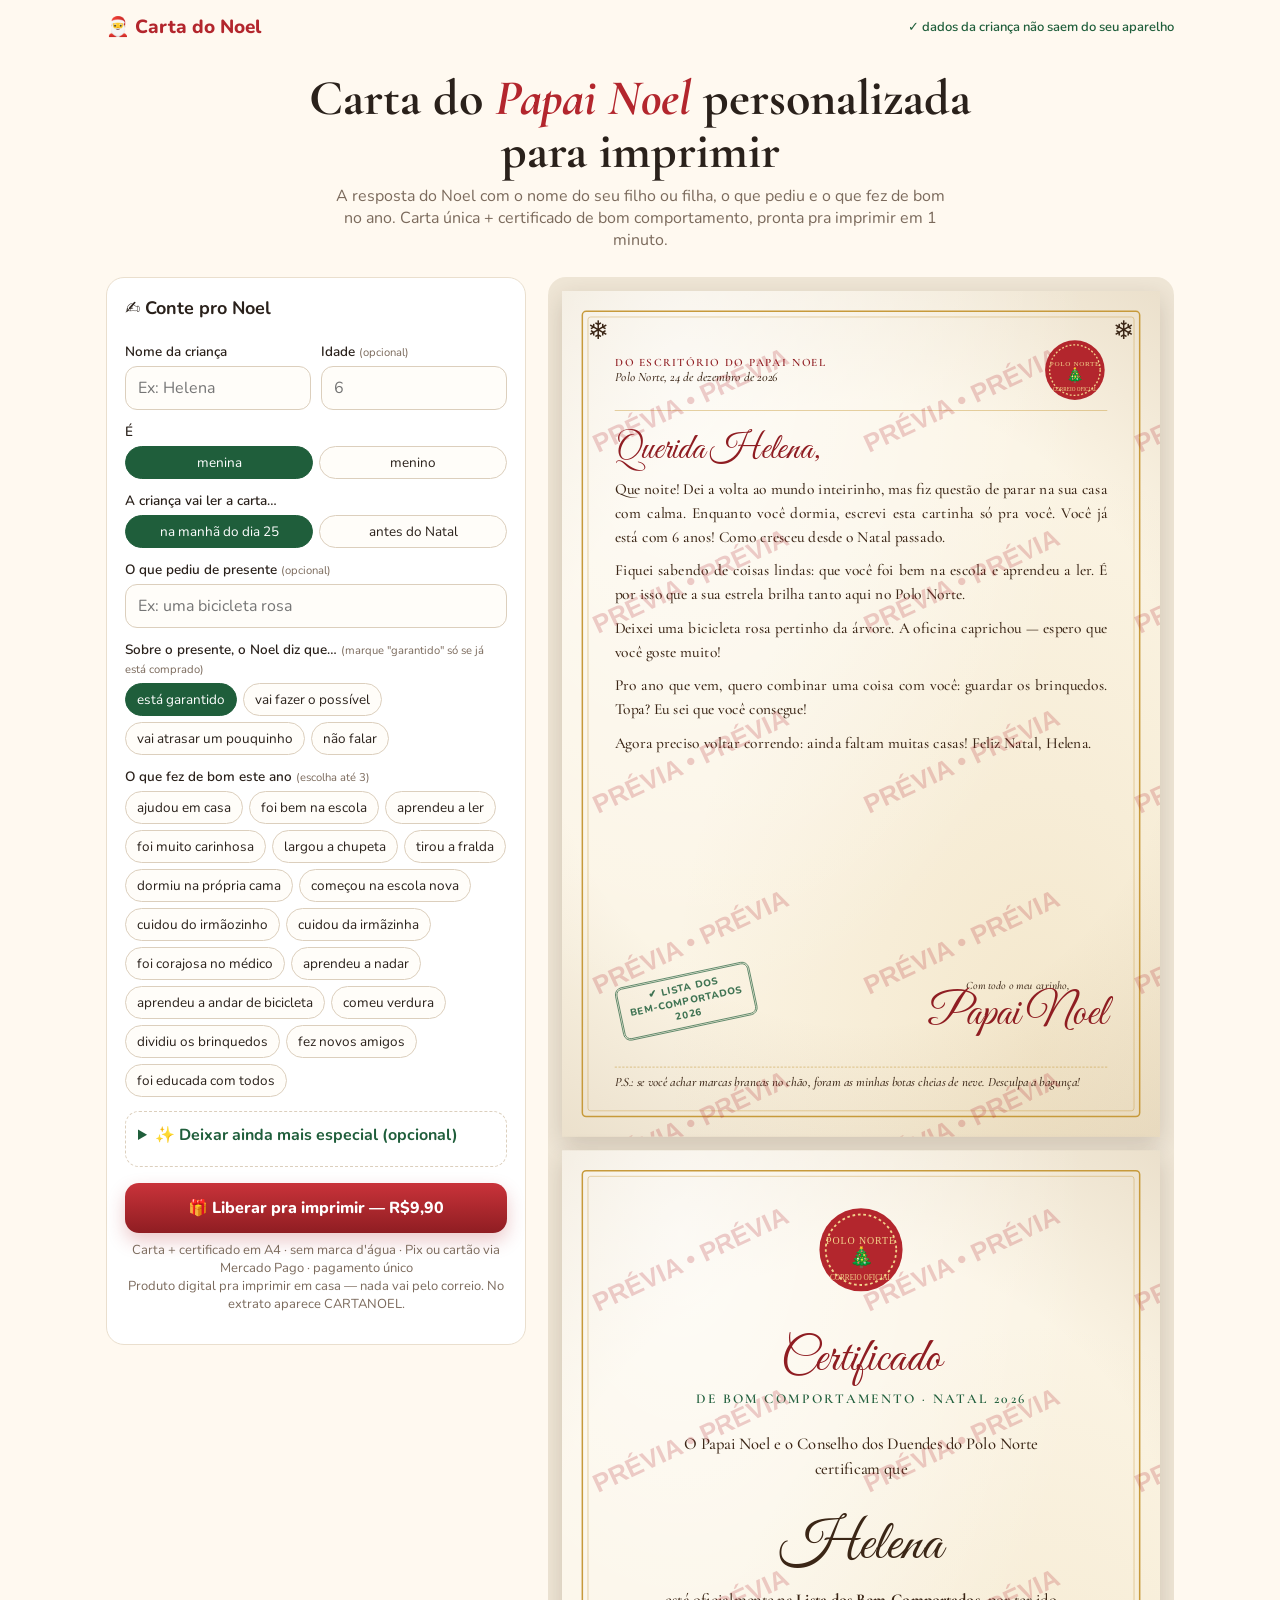
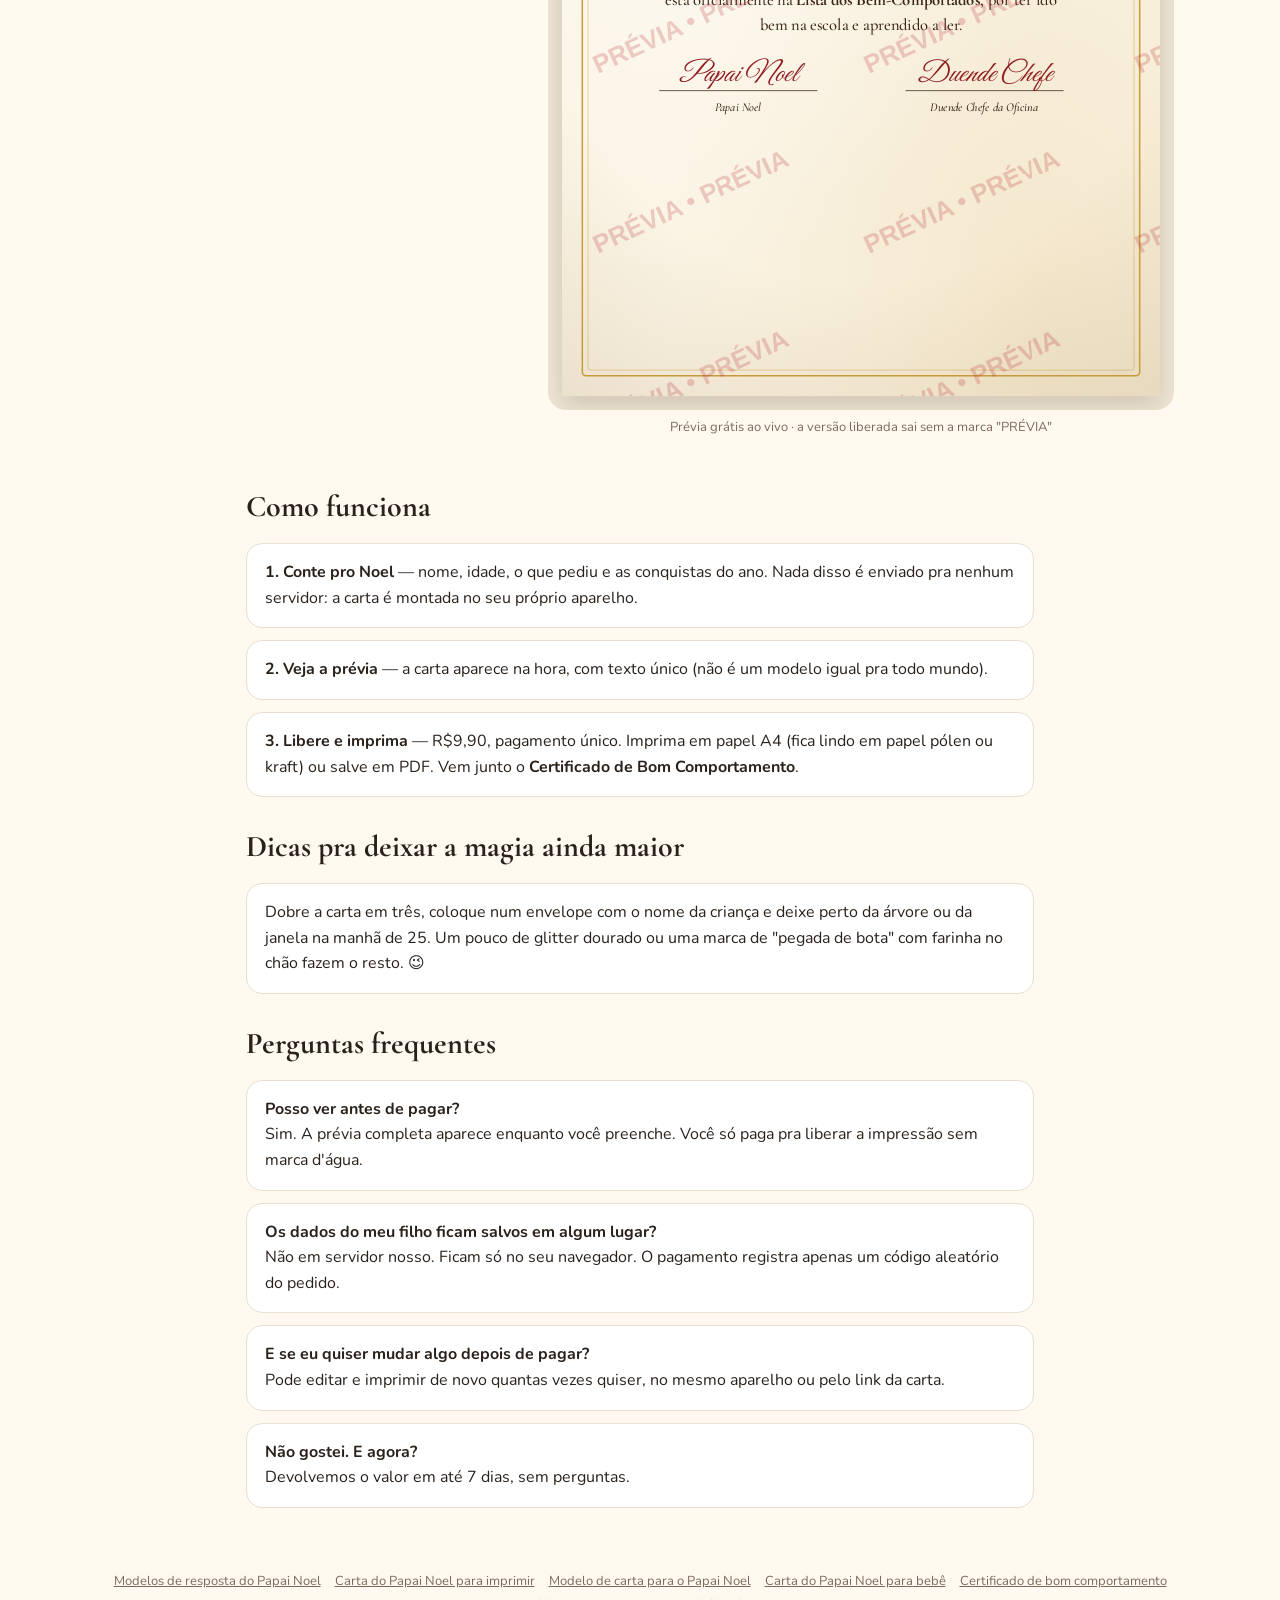
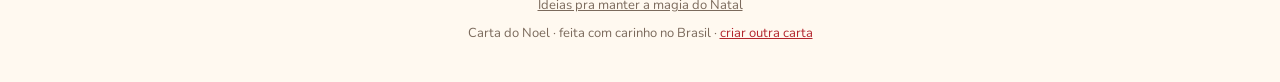
==== commit 9a65ba03: "Squad P0: prévia legível no celular (tela cheia), exemplo antes de preencher, modo 'manhã do dia 25'" ====
--- a/index.html
+++ b/index.html
@@ -73,7 +73,7 @@
   .cert .sigs{display:flex;justify-content:space-around;margin-top:70px}
   .cert .sigs div{border-top:1px solid var(--ink);padding-top:6px;width:210px;font:italic 500 16px 'Cormorant Garamond',serif}
   .cert .sigs b{display:block;font-family:'Great Vibes',cursive;font-weight:400;font-size:38px;color:var(--red2);margin-top:-52px;margin-bottom:10px}
-  .wm{position:absolute;inset:0;pointer-events:none;background-image:url("data:image/svg+xml,%3Csvg xmlns='http://www.w3.org/2000/svg' width='360' height='240'%3E%3Ctext x='20' y='150' transform='rotate(-25 180 120)' font-family='sans-serif' font-size='34' font-weight='800' fill='rgba(179,38,45,0.16)'%3EPRÉVIA • PRÉVIA%3C/text%3E%3C/svg%3E")}
+  .wm{position:absolute;inset:0;pointer-events:none;background-image:url("data:image/svg+xml,%3Csvg xmlns='http://www.w3.org/2000/svg' width='360' height='240'%3E%3Ctext x='20' y='150' transform='rotate(-25 180 120)' font-family='sans-serif' font-size='34' font-weight='800' fill='rgba(179,38,45,0.22)'%3EPRÉVIA • PRÉVIA%3C/text%3E%3C/svg%3E")}
   .unlocked .wm{display:none}
   .content{max-width:820px;margin:34px auto;padding:0 16px;line-height:1.6}
   .content h2{font-family:'Cormorant Garamond',serif;font-size:30px;margin:26px 0 8px}
@@ -84,20 +84,38 @@
   .paid{display:none}.unlocked .paid{display:block}.unlocked .unpaid{display:none}
   @media print{
     @page{size:A4;margin:0}
+    #printArea .page{width:210mm;height:297mm}
+    #printArea .page:last-child{page-break-after:auto}
     body{background:#fff}
     body>*:not(#printArea){display:none!important}
     #printArea{display:block!important}
     #printArea .page{box-shadow:none;margin:0;page-break-after:always;-webkit-print-color-adjust:exact;print-color-adjust:exact}
   }
   #printArea{display:none}
+  details.more{margin-top:14px;border:1px dashed #dccfbd;border-radius:14px;padding:4px 12px 12px}
+  details.more summary{cursor:pointer;font-weight:700;padding:8px 0;color:var(--green)}
+  .mob{display:none}
+  @media(max-width:860px){.mob{display:block}.desk{display:none}}
+  .bar{position:fixed;left:0;right:0;bottom:0;padding:10px 16px calc(10px + env(safe-area-inset-bottom));background:rgba(255,249,240,.96);border-top:1px solid var(--line);z-index:8}
+  .rd{position:fixed;inset:0;background:rgba(40,25,15,.55);z-index:20;display:none;overflow:auto;padding:14px}
+  .rd.open{display:block}
+  .rdc{max-width:560px;margin:0 auto;background:var(--paper);border-radius:16px;padding:22px 20px 18px;position:relative;color:var(--ink)}
+  .rdc .greet{font-size:38px;margin:0 0 8px}
+  .rdc .body p{font:500 18px/1.55 'Cormorant Garamond',serif;text-align:left}
+  .rdc .wm{border-radius:16px}
+  .rdc .x{position:absolute;right:10px;top:8px;border:0;background:none;font-size:26px;cursor:pointer}
+  .ex{font:700 12px Nunito,sans-serif;background:var(--green);color:#fff;border-radius:999px;padding:3px 10px;display:inline-block;margin-bottom:8px}
+  #pages{user-select:none;-webkit-user-select:none}
 </style>
 </head>
 <body>
-<header><a class="logo" href="/carta-noel/">🎅 Carta do Noel</a><span class="trust">✓ dados da criança não saem do seu celular</span></header>
+<header><a class="logo" href="/carta-noel/">🎅 Carta do Noel</a><span class="trust">✓ dados da criança não saem do seu aparelho</span></header>
+<div id="inapp" style="display:none;background:#fff3d6;padding:10px 16px;font-size:14px;text-align:center">📌 Pra conseguir imprimir, abra no <b>Chrome ou Safari</b>: toque em <b>⋯</b> → "Abrir no navegador". <a href="#" onclick="copiarLink();return false">Copiar link</a></div>
+<div id="outroNav" style="display:none;background:#e6f4ea;padding:10px 16px;font-size:14px;text-align:center">✅ Pagamento confirmado! Você voltou em outro navegador: é só preencher de novo (leva 30s). A carta está liberada.</div>
 
 <section class="hero">
-  <h1>A resposta do <em>Papai Noel</em>,<br>com o nome do seu filho</h1>
-  <p>Preencha em 1 minuto: o nome, o que pediu e o que fez de bom no ano. O Noel escreve uma carta única, e você imprime em casa, com certificado de bom comportamento.</p>
+  <h1>Carta do <em>Papai Noel</em> personalizada<br>para imprimir</h1>
+  <p>A resposta do Noel com o nome do seu filho ou filha, o que pediu e o que fez de bom no ano. Carta única + certificado de bom comportamento, pronta pra imprimir em 1 minuto.</p>
 </section>
 
 <main class="app" id="appRoot">
@@ -109,26 +127,32 @@
     </div>
     <label>É</label>
     <div class="seg" id="f_gen"><span class="chip on" data-v="a">menina</span><span class="chip" data-v="o">menino</span></div>
-    <label>Cidade <small>(opcional)</small></label><input id="f_cidade" maxlength="40" placeholder="Ex: Curitiba">
+    <label>A criança vai ler a carta…</label>
+    <div class="seg" id="f_mom"><span class="chip on" data-v="dia25">na manhã do dia 25</span><span class="chip" data-v="antes">antes do Natal</span></div>
     <label>O que pediu de presente <small>(opcional)</small></label><input id="f_presente" maxlength="60" placeholder="Ex: uma bicicleta rosa">
-    <label>Sobre o presente, o Noel diz que…</label>
-    <div class="seg" id="f_prom"><span class="chip on" data-v="sim">está garantido</span><span class="chip" data-v="talvez">vai fazer o possível</span><span class="chip" data-v="nao">não falar</span></div>
+    <label>Sobre o presente, o Noel diz que… <small>(marque "garantido" só se já está comprado)</small></label>
+    <div class="chips" id="f_prom"><span class="chip on" data-v="sim">está garantido</span><span class="chip" data-v="talvez">vai fazer o possível</span><span class="chip" data-v="atraso">vai atrasar um pouquinho</span><span class="chip" data-v="nao">não falar</span></div>
     <label>O que fez de bom este ano <small>(escolha até 3)</small></label>
     <div class="chips" id="f_bom"></div>
-    <input id="f_bom_outro" maxlength="60" placeholder="Outra coisa boa (opcional)" style="margin-top:8px">
-    <label>Um combinado pro ano que vem <small>(opcional)</small></label>
+    <details class="more"><summary>✨ Deixar ainda mais especial (opcional)</summary>
+    <label>Outra conquista</label><input id="f_bom_outro" maxlength="60" placeholder="Ex: aprendeu a andar de bicicleta">
+    <label>Cidade</label><input id="f_cidade" maxlength="40" placeholder="Ex: Curitiba">
+    <label>Um combinado pro ano que vem</label>
     <div class="chips" id="f_melhorar"></div>
-    <label>Irmãos ou bichinho de estimação <small>(opcional)</small></label><input id="f_irmaos" maxlength="60" placeholder="Ex: o irmão Theo e a cachorrinha Mel">
-    <label>Recado secreto dos pais pro Noel incluir <small>(opcional)</small></label><textarea id="f_recado" maxlength="180" placeholder="Ex: ela se esforçou muito pra largar a chupeta"></textarea>
+    <label>Irmãos ou bichinho de estimação</label><input id="f_irmaos" maxlength="60" placeholder="Ex: Theo e a cachorrinha Mel">
+    <label>Recado secreto dos pais pro Noel incluir</label><textarea id="f_recado" maxlength="180" placeholder="Ex: se esforçou muito pra largar a chupeta"></textarea>
+    </details>
     <div class="buybox" style="margin-top:16px">
       <div class="unpaid">
-        <button class="btn btn-red w100" onclick="comprar()">🎁 Liberar pra imprimir — R$9,90</button>
-        <p class="price">Carta + certificado em A4 · sem marca d'água · Pix ou cartão via Mercado Pago · pagamento único</p>
+        <button class="btn btn-red w100 mob" onclick="abrirLeitura()">👀 Ver a carta</button>
+        <button class="btn btn-red w100 desk" onclick="comprar()">🎁 Liberar pra imprimir — R$9,90</button>
+        <p class="price">Carta + certificado em A4 · sem marca d'água · Pix ou cartão via Mercado Pago · pagamento único<br>Produto digital pra imprimir em casa — nada vai pelo correio. No extrato aparece CARTANOEL.</p>
       </div>
       <div class="paid">
         <button class="btn btn-red w100" onclick="imprimir()">🖨️ Imprimir / salvar PDF</button>
         <button class="btn btn-ghost w100" style="margin-top:8px" onclick="salvarLink()">🔗 Guardar o link da carta</button>
-        <p class="price">Pode editar os campos e imprimir de novo quantas vezes quiser.</p>
+        <button class="btn btn-ghost w100" style="margin-top:8px" onclick="cartaIrmao()">➕ Carta pra irmão ou primo — R$4,90</button>
+        <p class="price">Sem impressora? Salve o PDF e imprima em qualquer papelaria. Dá pra corrigir detalhes e imprimir de novo.</p>
       </div>
     </div>
   </section>
@@ -153,8 +177,11 @@
   <div class="card"><b>Não gostei. E agora?</b><br>Devolvemos o valor em até 7 dias, sem perguntas.</div>
 </section>
 
-<footer>Carta do Noel · feita com carinho no Brasil · <a href="/carta-noel/">criar outra carta</a></footer>
-<div id="printArea"></div>
+<footer><nav aria-label="Guias de Natal" style="display:flex;flex-wrap:wrap;justify-content:center;gap:6px 14px;margin-bottom:10px"><a href="/carta-noel/resposta-do-papai-noel/" style="color:inherit">Modelos de resposta do Papai Noel</a><a href="/carta-noel/carta-do-papai-noel-para-imprimir/" style="color:inherit">Carta do Papai Noel para imprimir</a><a href="/carta-noel/modelo-de-carta-do-papai-noel/" style="color:inherit">Modelo de carta para o Papai Noel</a><a href="/carta-noel/carta-do-papai-noel-primeiro-natal/" style="color:inherit">Carta do Papai Noel para bebê</a><a href="/carta-noel/certificado-de-bom-comportamento/" style="color:inherit">Certificado de bom comportamento</a><a href="/carta-noel/ideias-magia-do-natal/" style="color:inherit">Ideias pra manter a magia do Natal</a></nav>Carta do Noel · feita com carinho no Brasil · <a href="#" onclick="novaCarta();return false">criar outra carta</a></footer>
+<div id="printArea"><p style="font:20px sans-serif;text-align:center;margin-top:40vh">Libere a carta para imprimir 🎅</p></div>
+<div class="bar mob unpaid" id="bar"><button class="btn btn-red w100" onclick="abrirLeitura()" id="barBtn">👀 Ver a carta</button></div>
+<div class="rd" id="rd" onclick="if(event.target===this)fecharLeitura()"><div class="rdc"><button class="x" onclick="fecharLeitura()">×</button><div id="rdBody"></div><div class="wm"></div>
+  <div class="unpaid" style="margin-top:14px"><button class="btn btn-red w100" onclick="comprar()">🎁 Liberar pra imprimir — R$9,90</button><p class="price">Sai sem a marca "PRÉVIA", em A4, com o certificado. Pix ou cartão.</p></div></div></div>
 <div class="toast" id="toast"></div>
 
 <script>
@@ -166,12 +193,15 @@
 function toast(m){const t=document.getElementById('toast');t.textContent=m;t.classList.add('show');clearTimeout(toast._t);toast._t=setTimeout(()=>t.classList.remove('show'),3200)}
 function uid(){const a='abcdefghijkmnpqrstuvwxyz23456789';let o='';const b=new Uint8Array(10);try{crypto.getRandomValues(b)}catch(_){for(let i=0;i<10;i++)b[i]=Math.random()*256}for(let j=0;j<10;j++)o+=a[b[j]%a.length];return o}
 
-const BOM=['ajudou em casa','foi bem na escola','aprendeu a ler','cuidou do irmãozinho','foi corajos@ no médico','aprendeu a nadar','comeu verdura','dividiu os brinquedos','largou a chupeta','fez novos amigos','arrumou o quarto','foi educad@ com todos'];
-const MELHORAR=['arrumar o quarto','escovar os dentes sem reclamar','dormir no horário','obedecer o papai e a mamãe','comer mais frutas','largar um pouco a tela','não brigar com o irmão'];
+const BOM=['ajudou em casa','foi bem na escola','aprendeu a ler','foi muito carinhos@','largou a chupeta','tirou a fralda','dormiu na própria cama','começou na escola nova','cuidou do irmãozinho','cuidou da irmãzinha','foi corajos@ no médico','aprendeu a nadar','aprendeu a andar de bicicleta','comeu verdura','dividiu os brinquedos','fez novos amigos','foi educad@ com todos'];
+const MELHORAR=['guardar os brinquedos','escovar os dentes sem reclamar','tomar banho sem reclamar','fazer a lição sem reclamar','dormir no horário','ouvir o papai e a mamãe','comer mais frutas','largar um pouco a tela','não brigar com os irmãos'];
 
 /* ---------- estado ---------- */
 let SLUG=null, D=null, UNLOCKED=false;
-function blank(){return {nome:'',idade:'',gen:'a',cidade:'',presente:'',prom:'sim',bom:[],bomOutro:'',melhorar:[],irmaos:'',recado:''}}
+function blank(){return {nome:'',idade:'',gen:'a',mom:'dia25',cidade:'',presente:'',prom:'sim',bom:[],bomOutro:'',melhorar:[],irmaos:'',recado:'',pai:null}}
+const EXEMPLO={nome:'Helena',idade:'6',gen:'a',mom:'dia25',cidade:'',presente:'uma bicicleta rosa',prom:'sim',bom:['foi bem na escola','aprendeu a ler'],bomOutro:'',melhorar:['guardar os brinquedos'],irmaos:'',recado:'',pai:null};
+function cap(t){t=String(t||'').trim();return t?t[0].toUpperCase()+t.slice(1):t}
+function ehExemplo(){return D.nome.trim().length<2}
 function save(){try{localStorage.setItem('noel_'+SLUG,JSON.stringify(D));localStorage.setItem('noel_last',SLUG)}catch(_){}}
 function load(){
   const h=location.hash;const m=h.match(/p=([a-z0-9]{6,20})/);const d=h.match(/[&#]d=([^&]+)/);
@@ -187,46 +217,53 @@
 }
 
 /* ---------- texto da carta (variação determinística pelo pedido) ---------- */
-function rng(seed){let h=2166136261;for(const c of seed){h^=c.charCodeAt(0);h=Math.imul(h,16777619)}return()=>{h^=h<<13;h^=h>>>17;h^=h<<5;return((h>>>0)%10000)/10000}}
+function rng(seed){/* semente = só o pedido: a carta não muda enquanto digita */let h=2166136261;for(const c of seed){h^=c.charCodeAt(0);h=Math.imul(h,16777619)}return()=>{h^=h<<13;h^=h>>>17;h^=h<<5;return((h>>>0)%10000)/10000}}
 function pick(r,a){return a[Math.floor(r()*a.length)]}
 function g(s){return s.replace(/@/g,D.gen)}
 function lista(a){a=a.filter(Boolean);if(a.length<2)return a[0]||'';return a.slice(0,-1).join(', ')+' e '+a[a.length-1]}
 function carta(){
-  const r=rng(SLUG+(D.nome||''));const o=D.gen, nome=D.nome.trim()||'Criança', Nome=esc(nome);
-  const querid=o==='a'?'Querida':'Querido';
+  const r=rng(SLUG);const o=D.gen, Nome=esc(cap(D.nome)||'Criança');
+  const d25=D.mom==='dia25';
   const idade=parseInt(D.idade,10);
   const p=[];
-  const aberturas=[
-    `Recebi o seu recado aqui no Polo Norte e ele chegou quentinho, direto no meu coração. Os duendes vieram correndo me entregar, porque sabem que eu fico muito feliz quando escuto notícias ${o==='a'?'suas':'suas'}.`,
-    `Que alegria receber notícias suas! Aqui no Polo Norte está nevando sem parar, a fábrica de brinquedos não para, e mesmo assim eu parei tudo pra te escrever esta cartinha.`,
-    `A Mamãe Noel acabou de me trazer um chocolate quente e eu aproveitei pra sentar na minha poltrona preferida e responder você. Guardei esse momento especialmente pra isso.`];
-  let a=pick(r,aberturas);
-  if(!isNaN(idade)&&idade>0)a+=` Nem acredito que você já está com ${idade} ano${idade>1?'s':''}, tão grande!`;
-  if(D.cidade.trim())a+=` Fiquei de olho em ${esc(D.cidade.trim())} o ano inteiro pelo meu telescópio mágico.`;
+  let a=d25?pick(r,[
+    `Passei aí pela sua casa nesta noite mágica, bem de mansinho, enquanto você dormia. Antes de voltar pro Polo Norte, deixei esta cartinha pra você.`,
+    `Que noite! Dei a volta ao mundo inteirinho, mas fiz questão de parar na sua casa com calma. Enquanto você dormia, escrevi esta cartinha só pra você.`]):pick(r,[
+    `Recebi o seu recado aqui no Polo Norte, e ele chegou quentinho, direto no meu coração. Os duendes vieram correndo me entregar, porque sabem como eu fico feliz quando tenho notícias suas.`,
+    `Que alegria ter notícias suas! Aqui no Polo Norte está nevando sem parar e a oficina está a todo vapor, mas eu parei tudo pra escrever esta cartinha só pra você.`,
+    `A Mamãe Noel acabou de me trazer um chocolate quente, e eu sentei na minha poltrona preferida pra te responder com calma. Guardei esse momento especialmente pra você.`,
+    `Você não imagina a festa que foi aqui quando o seu nome brilhou no meu Grande Livro do Natal! Peguei minha pena dourada na mesma hora pra te escrever.`]);
+  const mamae=a.includes('Mamãe Noel'), duendesAb=a.includes('duendes');
+  if(!isNaN(idade)&&idade>0)a+=idade<=2?` Que Natal especial: ${idade===1?'o seu primeiro aninho':'os seus 2 aninhos'}!`:` Você já está com ${idade} anos! Como cresceu desde o Natal passado.`;
+  if(D.cidade.trim())a+=` Toda noite eu dou uma espiadinha em ${esc(D.cidade.trim())} pelo meu telescópio mágico, e a sua janela sempre brilha.`;
   p.push(a);
-  const bons=D.bom.map(g).concat(D.bomOutro.trim()?[esc(D.bomOutro.trim())]:[]).slice(0,4);
+  const outro=D.bomOutro.trim().replace(/^(ele|ela)\s+/i,'');
+  const bons=D.bom.map(g).concat(outro?[esc(outro[0].toLowerCase()+outro.slice(1))]:[]).slice(0,4);
   if(bons.length){
     p.push(pick(r,[
-      `Os duendes que cuidam do Livro dos Bons Comportamentos me contaram que este ano você ${lista(bons)}. Eu li isso em voz alta pra todo mundo aqui na oficina, e as renas até bateram as patas de orgulho!`,
-      `Sabe o que eu anotei no meu caderno dourado? Que você ${lista(bons)}. Isso mostra ${g('o quanto você está crescendo e ficando cada vez mais especial')}.`,
-      `Fiquei sabendo de coisas lindas: que você ${lista(bons)}. Coisas assim deixam a magia do Natal ainda mais forte, e é por isso que a sua estrela brilha tanto aqui no Polo Norte.`]));
+      `O meu Livro dos Bons Comportamentos não mente: este ano você ${lista(bons)}. Eu li em voz alta pra toda a oficina, e as renas até bateram os cascos de orgulho!`,
+      `Sabe o que eu anotei no meu caderno dourado? Que você ${lista(bons)}. Isso mostra o quanto você está crescendo.`,
+      `Fiquei sabendo de coisas lindas: que você ${lista(bons)}. É por isso que a sua estrela brilha tanto aqui no Polo Norte.`]));
   } else {
-    p.push(pick(r,[`Os duendes me contaram que você foi uma criança de coração muito bom este ano, e isso é o que mais importa pra mim.`,`Eu acompanhei o seu ano inteirinho e vi o seu esforço, o seu carinho e as suas risadas. Estou muito orgulhoso de você.`]));
+    p.push(pick(r,[`Eu acompanhei o seu ano inteirinho e vi o seu esforço, o seu carinho e as suas risadas. Estou muito orgulhoso de você.`,`Este ano você mostrou que tem um coração muito bom, e isso é o que mais importa pra mim.`]));
   }
-  if(D.recado.trim())p.push(`E tem mais: alguém que te ama muito me contou um segredo: “${esc(D.recado.trim().replace(/\.$/,''))}”. Isso me deixou com um sorriso enorme debaixo da barba!`);
+  if(D.recado.trim())p.push(`E tem mais! Uma pessoa que te ama muito me contou um segredinho — “${esc(D.recado.trim().replace(/\.$/,''))}”. Fiquei com um sorriso enorme debaixo da barba!`);
   const pres=esc(D.presente.trim());
-  if(pres&&D.prom==='sim')p.push(pick(r,[`Sobre o seu pedido: ${pres}. Já conversei com o chefe dos duendes e ele me garantiu que está tudo encaminhado. O Rodolfo está treinando pra voar bem rápido na noite de Natal!`,`E aquele pedido especial, ${pres}? Pode ficar tranquil${o}: ele já está na lista do trenó, com um laço bem caprichado.`]));
-  else if(pres&&D.prom==='talvez')p.push(pick(r,[`Anotei direitinho o seu pedido: ${pres}. Os duendes estão trabalhando muito e eu vou fazer todo o possível. E lembre: o melhor presente do Natal é estar junto de quem a gente ama.`,`Sobre ${pres}: eu levei o seu pedido pra oficina e vou fazer o meu melhor. Às vezes a magia prepara surpresas diferentes, mas sempre cheias de amor.`]));
-  if(D.irmaos.trim())p.push(`Mande um abraço bem apertado pra ${esc(D.irmaos.trim())}. Eu também fico de olho em vocês e adoro ver a família unida.`);
-  if(D.melhorar.length)p.push(pick(r,[`Tenho só um pedido pra você no ano que vem: ${lista(D.melhorar)}. Combinado? Eu sei que você consegue!`,`Um segredinho de Papai Noel: as crianças que conseguem ${lista(D.melhorar)} ganham estrelas extras no meu caderno. Vou torcer por você!`]));
-  p.push(pick(r,[`Nunca deixe de acreditar na magia, ${Nome}. Ela mora dentro de você.`,`Continue sendo essa criança incrível. Um Feliz Natal cheio de luz pra você e pra toda a sua família!`,`Até a noite de Natal! Deixe um copo de água pras renas: com o calor do Brasil, elas chegam com sede.`]));
-  const ps=pick(r,[`P.S.: o Rodolfo mandou dizer que o nariz dele vai brilhar mais forte quando passar pela sua casa.`,`P.S.: a Mamãe Noel mandou um beijo e disse que você tem um sorriso lindo.`,`P.S.: os duendes pediram pra você deixar um biscoitinho. É segredo, mas eles adoram!`]);
-  return {greet:`${querid} ${Nome},`,paras:p,ps};
-}
-function hoje(){const m=['janeiro','fevereiro','março','abril','maio','junho','julho','agosto','setembro','outubro','novembro','dezembro'];const d=new Date();return `Polo Norte, ${d.getDate()} de ${m[d.getMonth()]} de ${d.getFullYear()}`}
+  if(pres){
+    if(D.prom==='sim')p.push(d25?`Deixei ${pres} pertinho da árvore. A oficina caprichou — espero que você goste muito!`:pick(r,[`Sobre o seu pedido — ${pres} —, já conversei com o chefe da oficina, e está tudo pronto. As renas estão treinando pra voar bem rápido na noite de Natal!`,`E aquele pedido especial, ${pres}? Pode ficar tranquil${o}: já está no trenó, embrulhado com um laço bem caprichado.`]));
+    else if(D.prom==='talvez')p.push(d25?`Eu trouxe uma surpresa escolhida com muito carinho, pensando em tudo o que você me pediu.`:pick(r,[`Anotei direitinho o seu pedido: ${pres}. A oficina está trabalhando dia e noite, e eu vou fazer todo o possível. E lembre: o melhor presente do Natal é estar junto de quem a gente ama.`,`O seu pedido — ${pres} — já está na minha mesa. Vou fazer o meu melhor, mas às vezes a magia do Natal prepara surpresas diferentes, sempre cheias de amor.`]));
+    else if(D.prom==='atraso')p.push(`O seu pedido — ${pres} — deu um trabalhão pra oficina e ainda está ficando pronto. Ele vai chegar um pouquinho depois do Natal, mas vai chegar, prometo!`);
+  }
+  if(D.irmaos.trim())p.push(`Mande um abraço bem apertado pra toda a turma aí da sua casa: ${esc(D.irmaos.trim())}. Eu fico de olho em vocês e adoro ver a família unida.`);
+  if(D.melhorar.length)p.push(pick(r,[`Pro ano que vem, quero combinar uma coisa com você: ${lista(D.melhorar)}. Topa? Eu sei que você consegue!`,`Um segredinho de Papai Noel: quem consegue ${lista(D.melhorar)} ganha estrelas extras no meu caderno. Vou torcer por você!`]));
+  p.push(d25?`Agora preciso voltar correndo: ainda faltam muitas casas! Feliz Natal, ${Nome}.`:pick(r,[`Nunca deixe de acreditar, ${Nome}. A magia do Natal mora dentro de você.`,`Continue sendo essa criança incrível. Um Feliz Natal cheio de luz pra você e pra toda a sua família!`,`Até a noite de Natal! Deixe um copinho de água pras renas: elas dão a volta ao mundo numa noite só e chegam com muita sede.`]));
+  const ps=d25?`P.S.: se você achar marcas brancas no chão, foram as minhas botas cheias de neve. Desculpa a bagunça!`:pick(r,[`P.S.: a Faísca, minha rena mais novinha, perguntou se pode pousar no seu telhado primeiro. Eu disse que sim!`,mamae?`P.S.: a Faísca, minha rena mais novinha, mandou um beijo de focinho.`:`P.S.: a Mamãe Noel mandou um beijo e disse que você tem um sorriso lindo.`,duendesAb?`P.S.: a Faísca, minha rena mais novinha, está ansiosa pra conhecer o seu telhado!`:`P.S.: os duendes pediram pra você deixar um biscoitinho. É segredo, mas eles adoram!`]);
+  return {greet:`${o==='a'?'Querida':'Querido'} ${Nome},`,paras:p,ps};
+}
+function hoje(){if(D.mom==='dia25')return `Polo Norte, 24 de dezembro de ${new Date().getFullYear()}`;const m=['janeiro','fevereiro','março','abril','maio','junho','julho','agosto','setembro','outubro','novembro','dezembro'];const d=new Date();return `Polo Norte, ${d.getDate()} de ${m[d.getMonth()]} de ${d.getFullYear()}`}
 const SEAL=`<svg class="seal" viewBox="0 0 100 100"><circle cx="50" cy="50" r="46" fill="#b3262d"/><circle cx="50" cy="50" r="39" fill="none" stroke="#f3d38b" stroke-width="2" stroke-dasharray="3 3"/><text x="50" y="44" text-anchor="middle" font-family="Georgia" font-size="11" fill="#f3d38b" letter-spacing="1">POLO NORTE</text><text x="50" y="66" text-anchor="middle" font-size="22">🎄</text><text x="50" y="83" text-anchor="middle" font-family="Georgia" font-size="8" fill="#f3d38b">CORREIO OFICIAL</text></svg>`;
 function pagesHTML(){
-  const c=carta(), nome=esc(D.nome.trim()||'Criança'), ano=new Date().getFullYear();
+  const c=carta(), nome=esc(cap(D.nome)||'Criança'), ano=new Date().getFullYear();
   const bons=D.bom.map(g).slice(0,2);
   const motivo=bons.length?`por ter ${bons.map(b=>b.replace(/^foi bem\b/,'ido bem').replace(/^(foi|fez|aprendeu|cuidou|comeu|dividiu|largou|arrumou|ajudou)\b/,m=>({foi:'sido',fez:'feito',aprendeu:'aprendido',cuidou:'cuidado',comeu:'comido',dividiu:'dividido',largou:'largado',arrumou:'arrumado',ajudou:'ajudado'}[m]))).join(' e ')}`:'pelo coração bondoso demonstrado durante todo o ano';
   return `<div class="page"><div class="frame"></div><span class="corner" style="left:34px;top:30px">❄️</span><span class="corner" style="right:34px;top:30px">❄️</span>
@@ -245,8 +282,11 @@
 let FS=20.5;
 function autoFit(){const pg=document.querySelector('#pages .page');if(!pg)return;const b=pg.querySelector('.body'),st=pg.querySelector('.stamp');FS=20.5;b.style.setProperty('--fs',FS+'px');
   while(FS>13&&b.offsetTop+b.offsetHeight>st.offsetTop-14){FS-=0.5;b.style.setProperty('--fs',FS+'px')}}
+function withView(fn){const real=D;if(ehExemplo())D=Object.assign(blank(),EXEMPLO);try{return fn()}finally{D=real}}
 function render(){
-  document.getElementById('pages').innerHTML=pagesHTML();autoFit();
+  document.getElementById('pages').innerHTML=withView(pagesHTML);autoFit();
+  const bb=document.getElementById('barBtn');if(bb)bb.textContent=ehExemplo()?'👀 Ver um exemplo de carta':'👀 Ver a carta de '+cap(D.nome);
+  document.getElementById('outroNav').style.display=(UNLOCKED&&ehExemplo())?'block':'none';
   document.getElementById('appRoot').classList.toggle('unlocked',UNLOCKED);
   document.getElementById('pages').classList.toggle('unlocked',UNLOCKED);
   fit();
@@ -254,6 +294,12 @@
 function fit(){const st=document.getElementById('stage'),f=document.getElementById('fit');const w=st.clientWidth-28;const s=Math.min(1,w/794);f.style.transform='scale('+s+')';f.style.height=(f.scrollHeight*s)+'px';st.style.height=(2*1123+18)*s+28+'px'}
 window.addEventListener('resize',fit);
 
+function abrirLeitura(){
+  const c=withView(carta);
+  document.getElementById('rdBody').innerHTML=(ehExemplo()?'<span class="ex">EXEMPLO — digite o nome pra ver a carta do seu filho</span>':'')+`<div class="greet">${c.greet}</div><div class="body">${c.paras.map(x=>`<p>${x}</p>`).join('')}<p style="text-align:right;font-family:'Great Vibes',cursive;font-size:40px;color:var(--red2);margin:6px 0">Papai Noel</p><p style="font-style:italic">${c.ps}</p></div>`;
+  document.getElementById('rd').classList.add('open');if(!ehExemplo())track('carta_preview',{m:'mob'});
+}
+function fecharLeitura(){document.getElementById('rd').classList.remove('open')}
 /* ---------- formulário ---------- */
 function chips(id,arr,key,max){
   const el=document.getElementById(id);
@@ -269,15 +315,21 @@
 function changed(){save();render();if(!previewTracked&&D.nome.trim().length>=2){previewTracked=true;track('carta_preview')}}
 function bindForm(){
   for(const [id,k] of Object.entries(FIELDS)){const el=document.getElementById(id);el.value=D[k]||'';el.addEventListener('input',()=>{D[k]=el.value;changed()})}
-  seg('f_gen','gen');seg('f_prom','prom');chips('f_bom',BOM,'bom',3);chips('f_melhorar',MELHORAR,'melhorar',2);
-}
-
+  travaNome();
+  seg('f_gen','gen');seg('f_prom','prom');seg('f_mom','mom');chips('f_bom',BOM,'bom',3);chips('f_melhorar',MELHORAR,'melhorar',2);
+}
+
+function impresso(){try{return localStorage.getItem('noel_pr_'+SLUG)==='1'}catch(_){return false}}
+function travaNome(){const n=document.getElementById('f_nome');if(UNLOCKED&&impresso()&&!ehExemplo()){n.disabled=true;n.title='Pra outra criança, use "Carta pra irmão ou primo"'}}
+function novaCarta(){SLUG=uid();D=blank();UNLOCKED=false;save();history.replaceState(null,'',location.pathname+'#p='+SLUG);location.reload()}
+function cartaIrmao(){const pai=SLUG;const base=Object.assign(blank(),{mom:D.mom,cidade:D.cidade,irmaos:'',recado:'',pai});SLUG=uid();D=base;UNLOCKED=false;save();track('irmao_click');history.replaceState(null,'',location.pathname+'#p='+SLUG);location.reload()}
+function copiarLink(){const u=linkCarta();try{navigator.clipboard.writeText(u);toast('Link copiado! Cole no Chrome ou Safari 🔗')}catch(_){prompt('Copie o link:',u)}}
 /* ---------- pagamento / impressão ---------- */
 async function comprar(){
-  if(D.nome.trim().length<2){toast('Escreva o nome da criança primeiro 🙂');document.getElementById('f_nome').focus();return}
+  if(D.nome.trim().length<2){fecharLeitura();toast('Escreva o nome da criança primeiro 🙂');document.getElementById('f_nome').focus();return}
   save();track('paywall_view');
   try{
-    const r=await fetch(SB_URL+'/functions/v1/mp-preferencia-noel',{method:'POST',headers:{'Content-Type':'application/json'},body:JSON.stringify({slug:SLUG})});
+    const r=await fetch(SB_URL+'/functions/v1/mp-preferencia-noel',{method:'POST',headers:{'Content-Type':'application/json'},body:JSON.stringify(D.pai?{slug:SLUG,tipo:'irmao',pai:D.pai}:{slug:SLUG})});
     const j=await r.json().catch(()=>({}));
     if(j&&j.ok&&j.init_point){track('checkout_open');location.href=j.init_point;return}
     toast('Pagamento indisponível agora 😬 tente em instantes');
@@ -297,16 +349,18 @@
 }
 function imprimir(){
   if(!UNLOCKED){comprar();return}
-  track('carta_print');
+  if(ehExemplo()){toast('Escreva o nome da criança 🙂');return}
+  track('carta_print');try{localStorage.setItem('noel_pr_'+SLUG,'1')}catch(_){}travaNome();
   const pa=document.getElementById('printArea');pa.innerHTML=pagesHTML();pa.classList.add('unlocked');
   toast('Na janela que abrir, escolha "Salvar como PDF" ou sua impressora 🖨️');
-  setTimeout(()=>window.print(),600);
+  (document.fonts?document.fonts.ready:Promise.resolve()).then(()=>setTimeout(()=>window.print(),400));
 }
 function linkCarta(){const d=btoa(unescape(encodeURIComponent(JSON.stringify(D)))).replace(/\+/g,'-').replace(/\//g,'_').replace(/=+$/,'');return location.origin+location.pathname+'#p='+SLUG+'&d='+d}
 function salvarLink(){const u=linkCarta();try{navigator.clipboard.writeText(u);toast('Link copiado! Guarde pra imprimir de novo 🔗')}catch(_){prompt('Guarde este link:',u)}}
 
 /* ---------- boot ---------- */
 load();bindForm();render();
+if(/Instagram|FBAN|FBAV|Pinterest|Line\/|TikTok|musical_ly/i.test(navigator.userAgent))document.getElementById('inapp').style.display='block';
 document.fonts&&document.fonts.ready.then(()=>{autoFit();fit()});
 (async()=>{
   try{const q=new URLSearchParams(location.search);const src=q.get('src');track(src==='seo'?'seo_land':'visit',{src:src||null})}catch(_){}
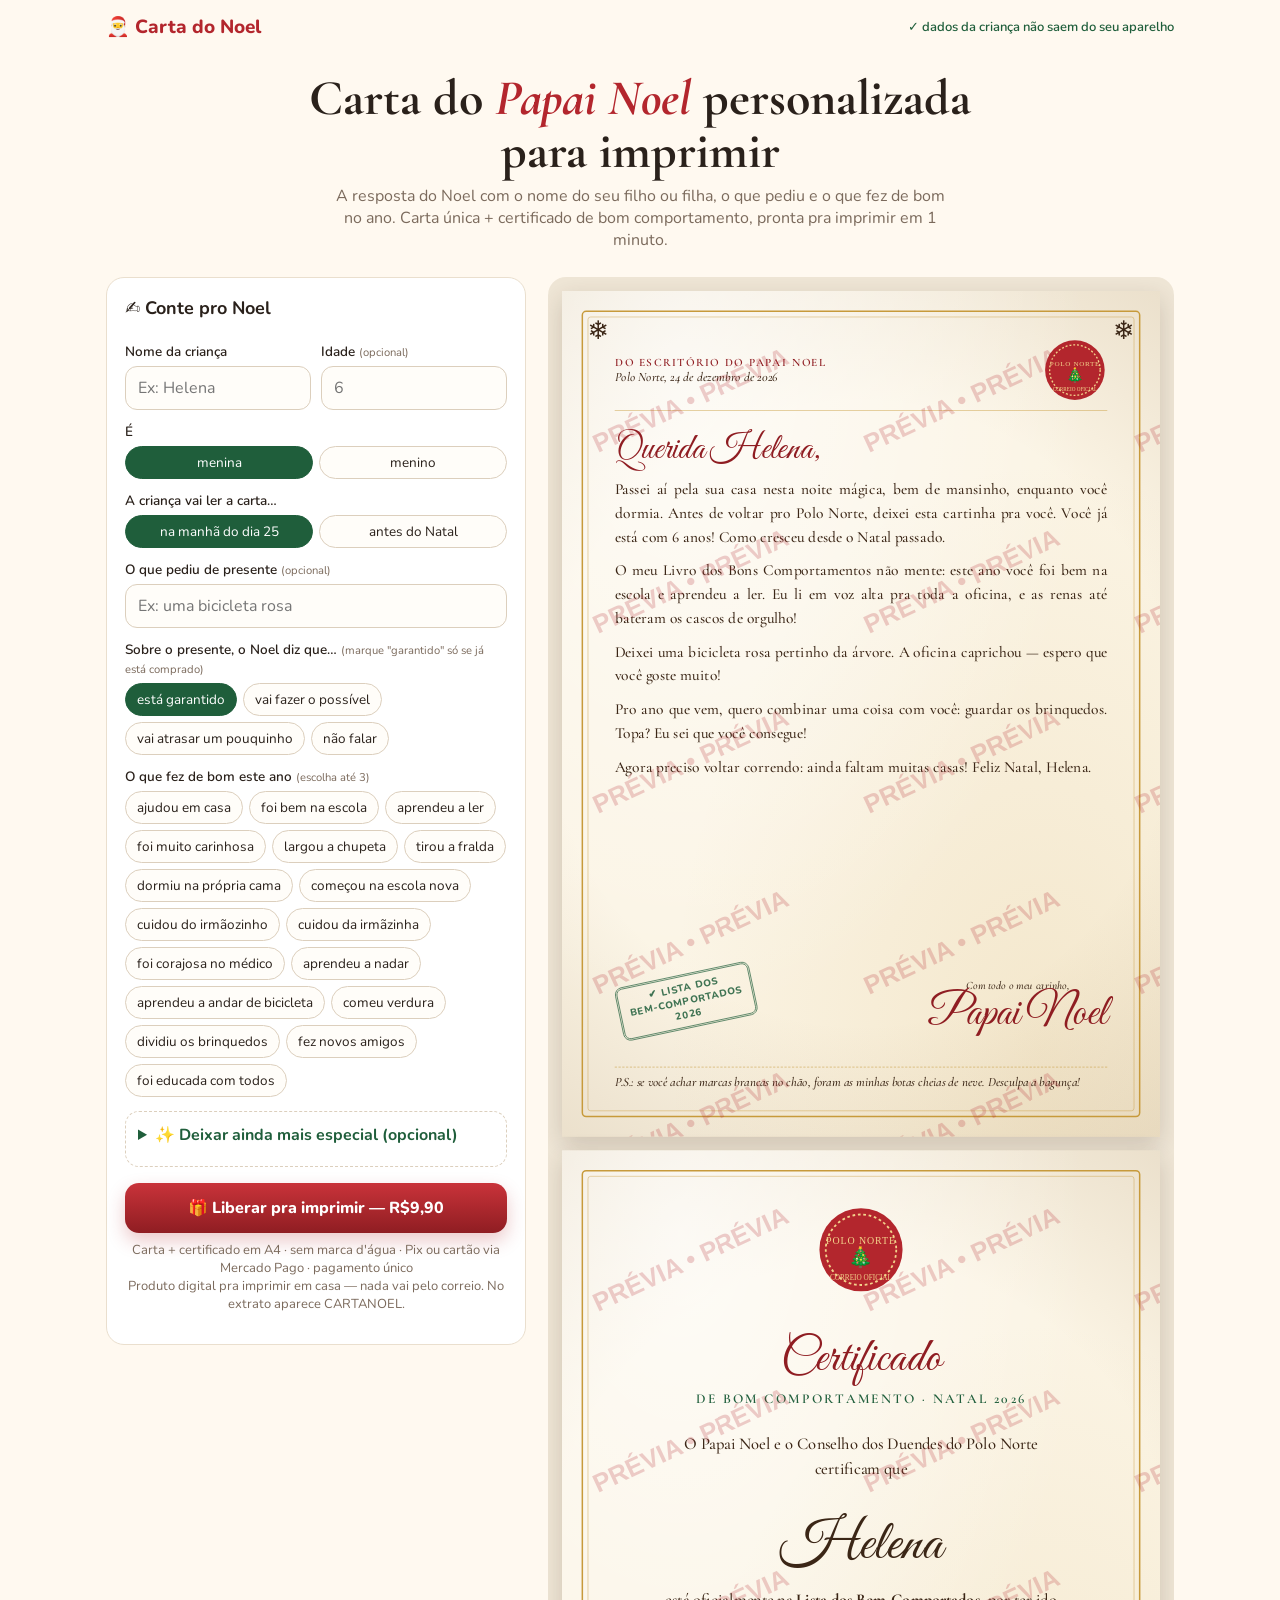
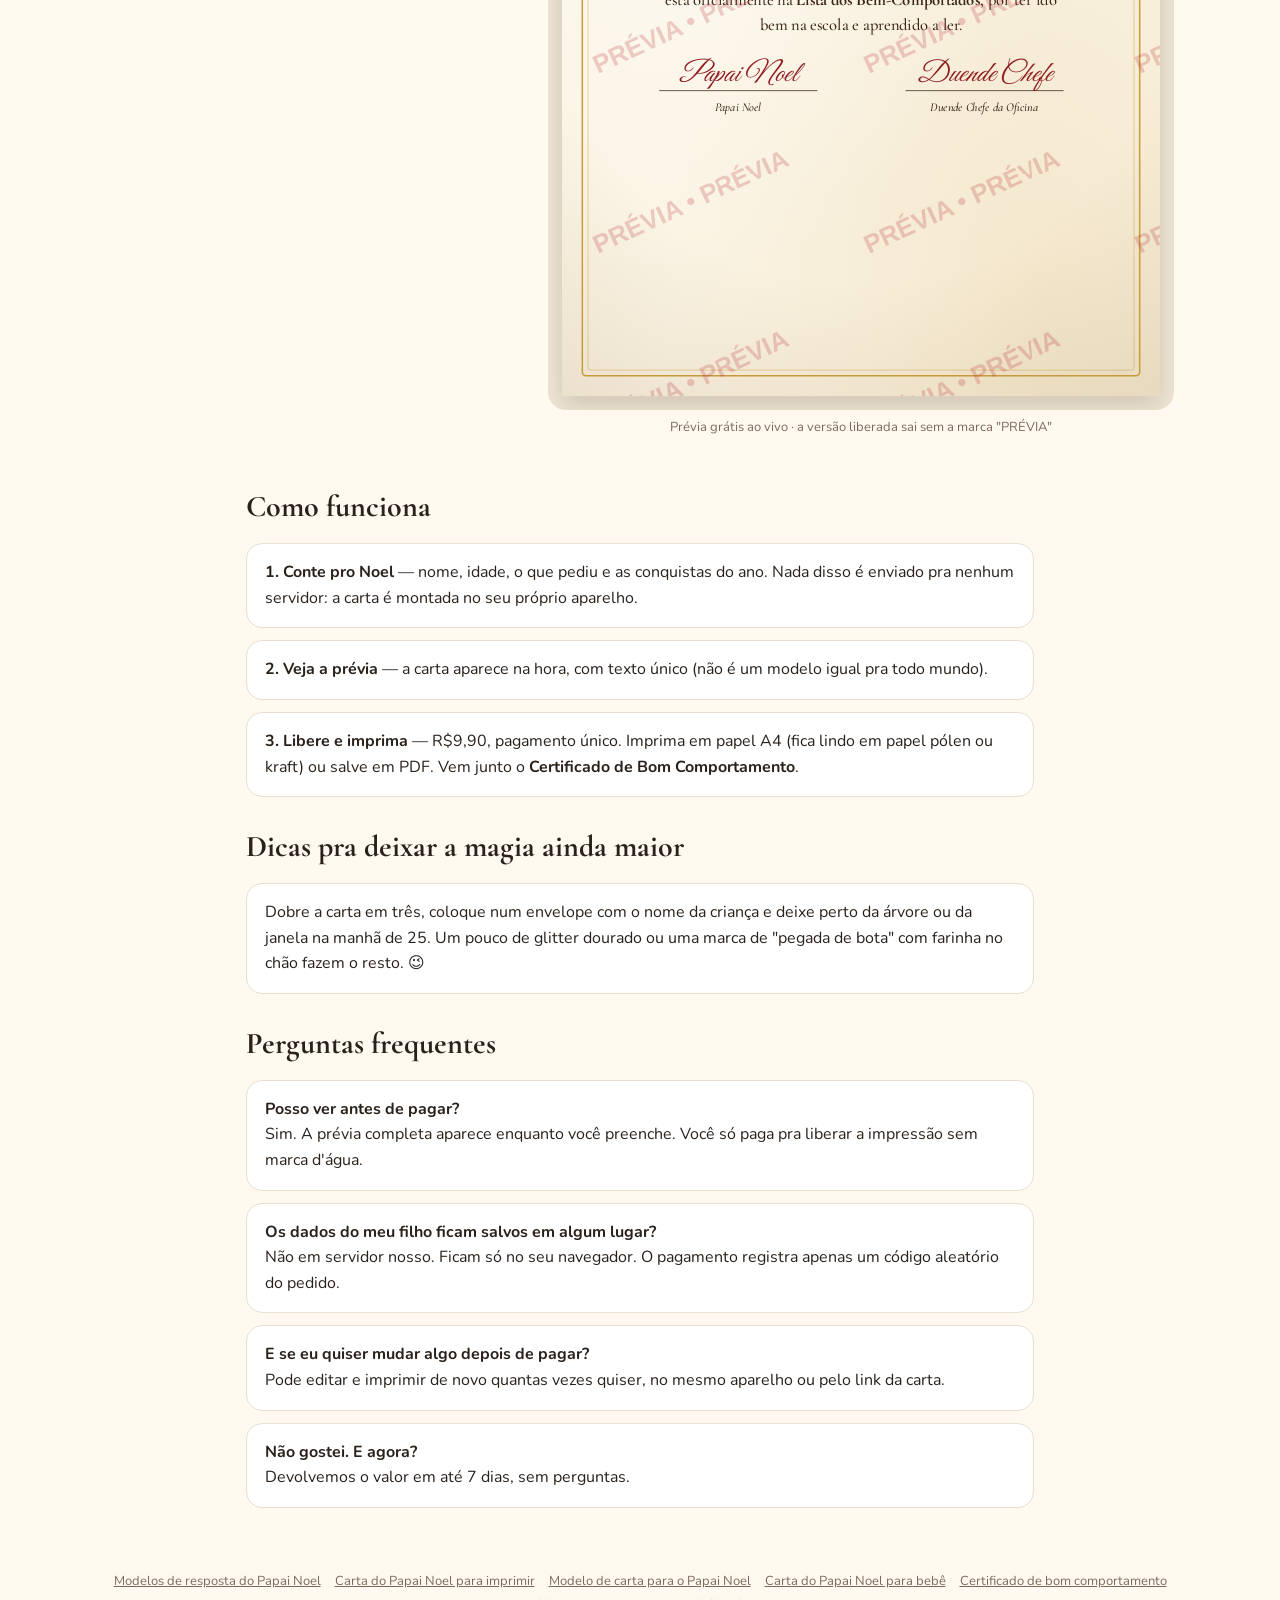
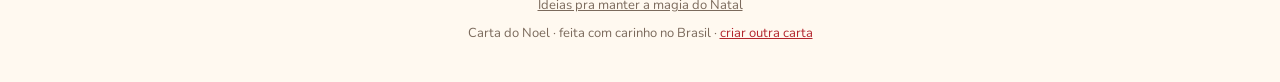
==== commit 4aee0780: "og:image + 3 pins (fotografados da carta real) Co-Authored-By: Claude Opus 5.5 <noreply@anthropic.co" ====
--- a/index.html
+++ b/index.html
@@ -9,6 +9,9 @@
 <meta property="og:title" content="Carta do Papai Noel personalizada — com o nome do seu filho">
 <meta property="og:description" content="Prévia grátis. Imprima em casa, com certificado de bom comportamento.">
 <meta property="og:type" content="website">
+<meta property="og:image" content="https://giogas-pm.github.io/carta-noel/og.png">
+<meta property="og:image:width" content="1200"><meta property="og:image:height" content="630">
+<meta name="twitter:card" content="summary_large_image">
 <link rel="icon" href="data:image/svg+xml,%3Csvg xmlns='http://www.w3.org/2000/svg' viewBox='0 0 100 100'%3E%3Ctext y='.9em' font-size='90'%3E🎅%3C/text%3E%3C/svg%3E">
 <link rel="preconnect" href="https://fonts.googleapis.com"><link rel="preconnect" href="https://fonts.gstatic.com" crossorigin>
 <link href="https://fonts.googleapis.com/css2?family=Cormorant+Garamond:ital,wght@0,500;0,600;1,500&family=Great+Vibes&family=Nunito:wght@400;600;800&display=swap" rel="stylesheet">
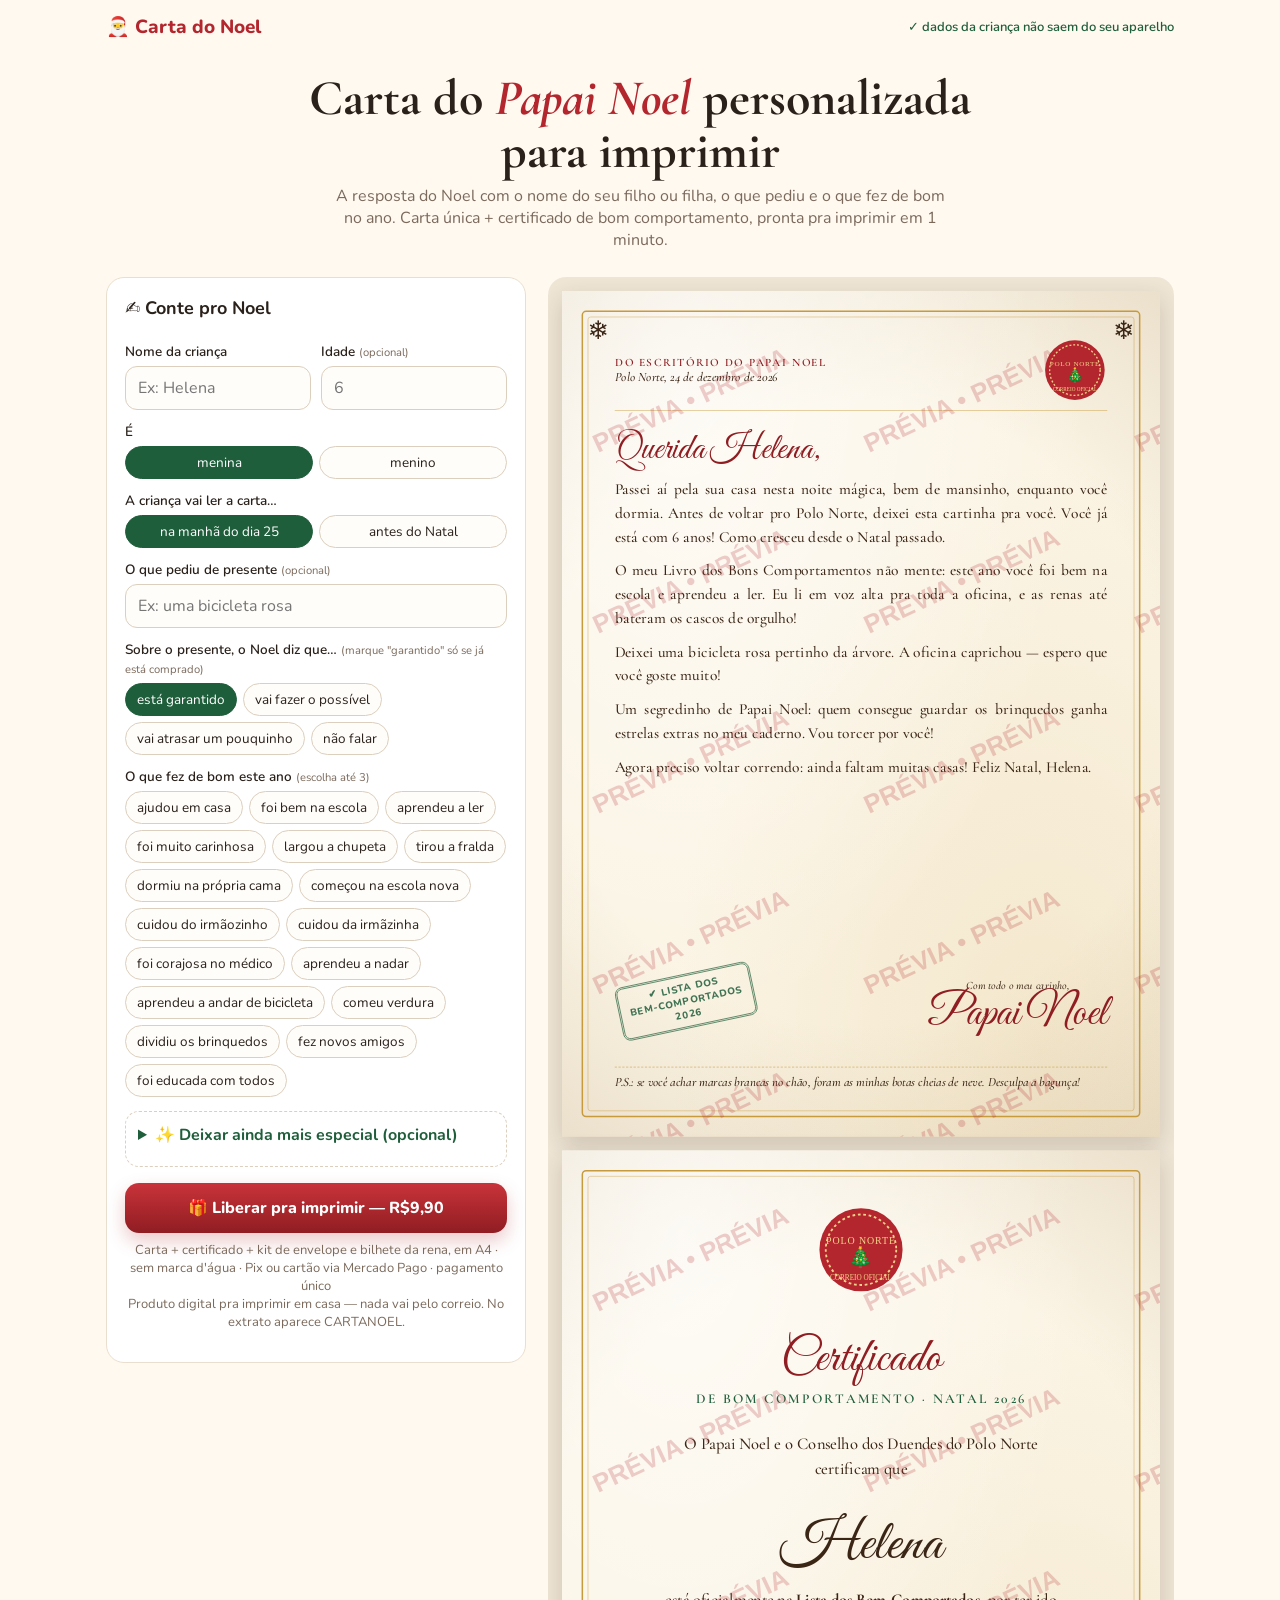
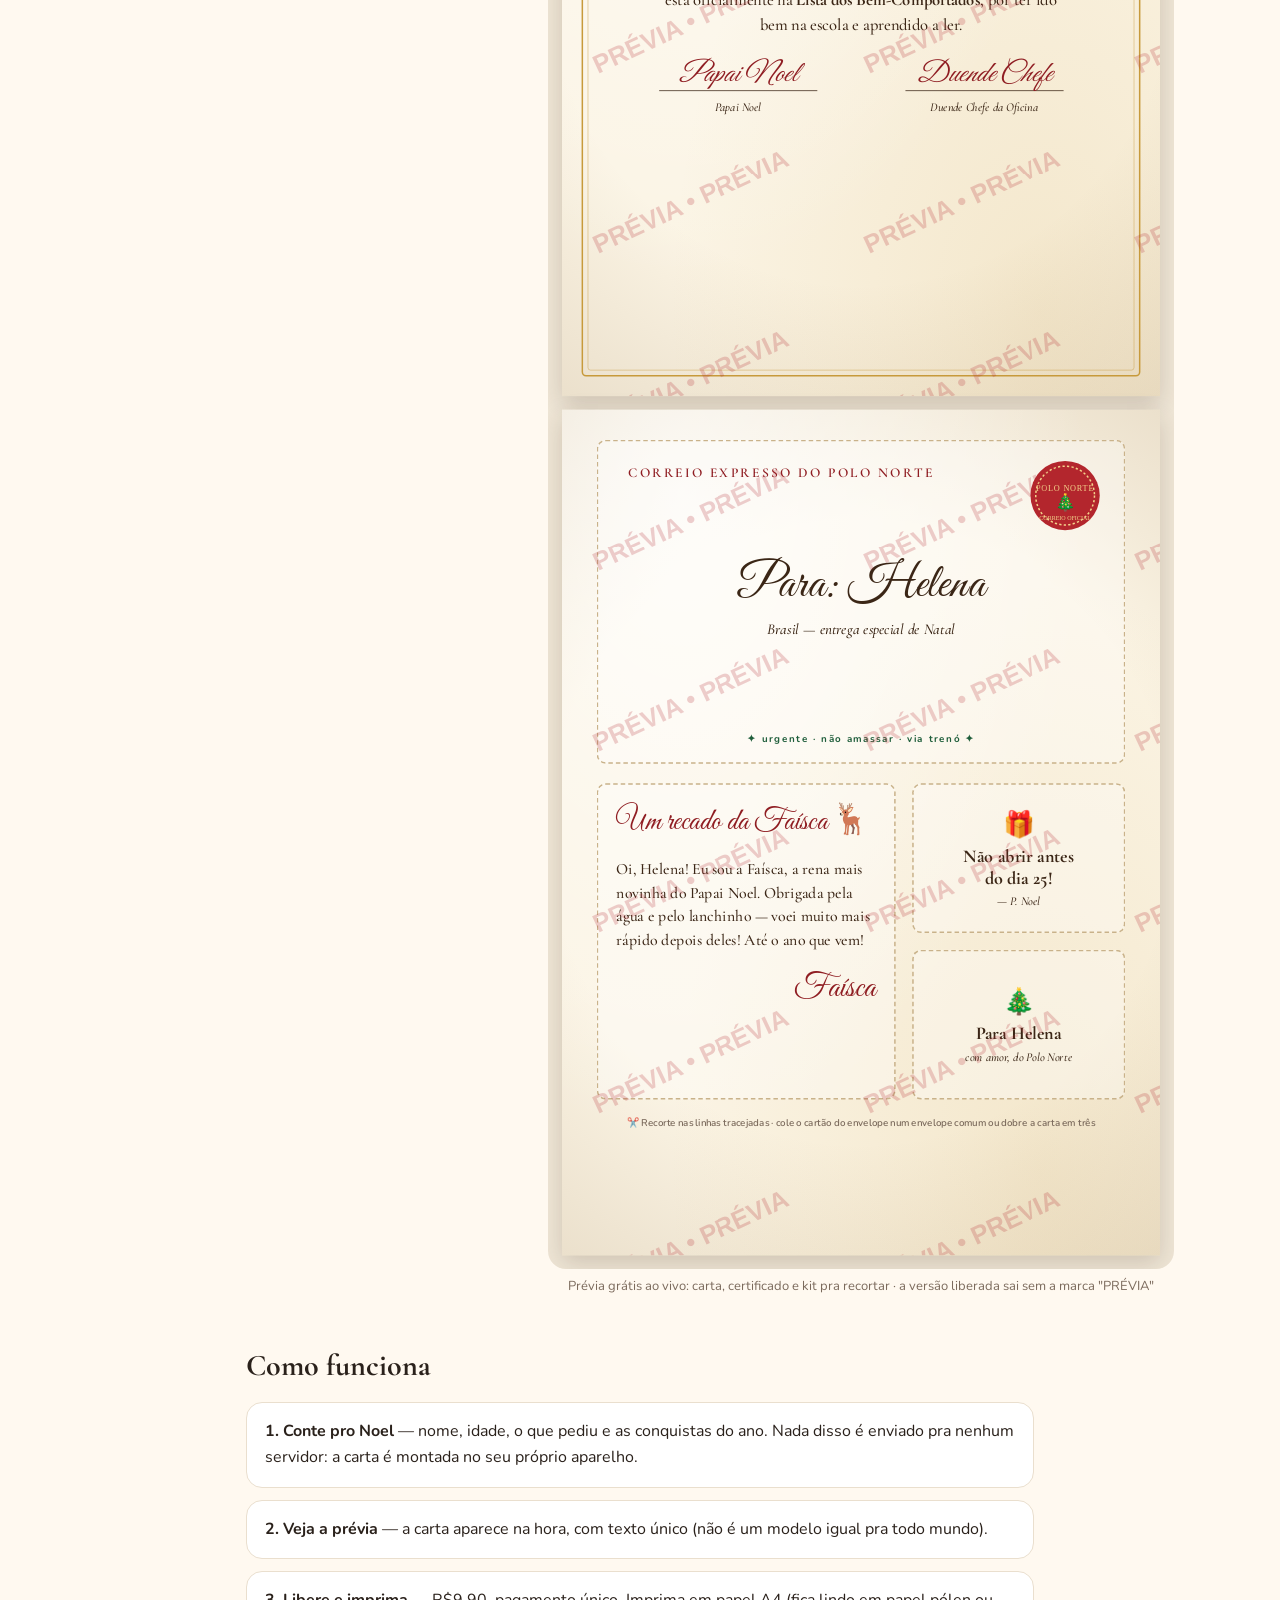
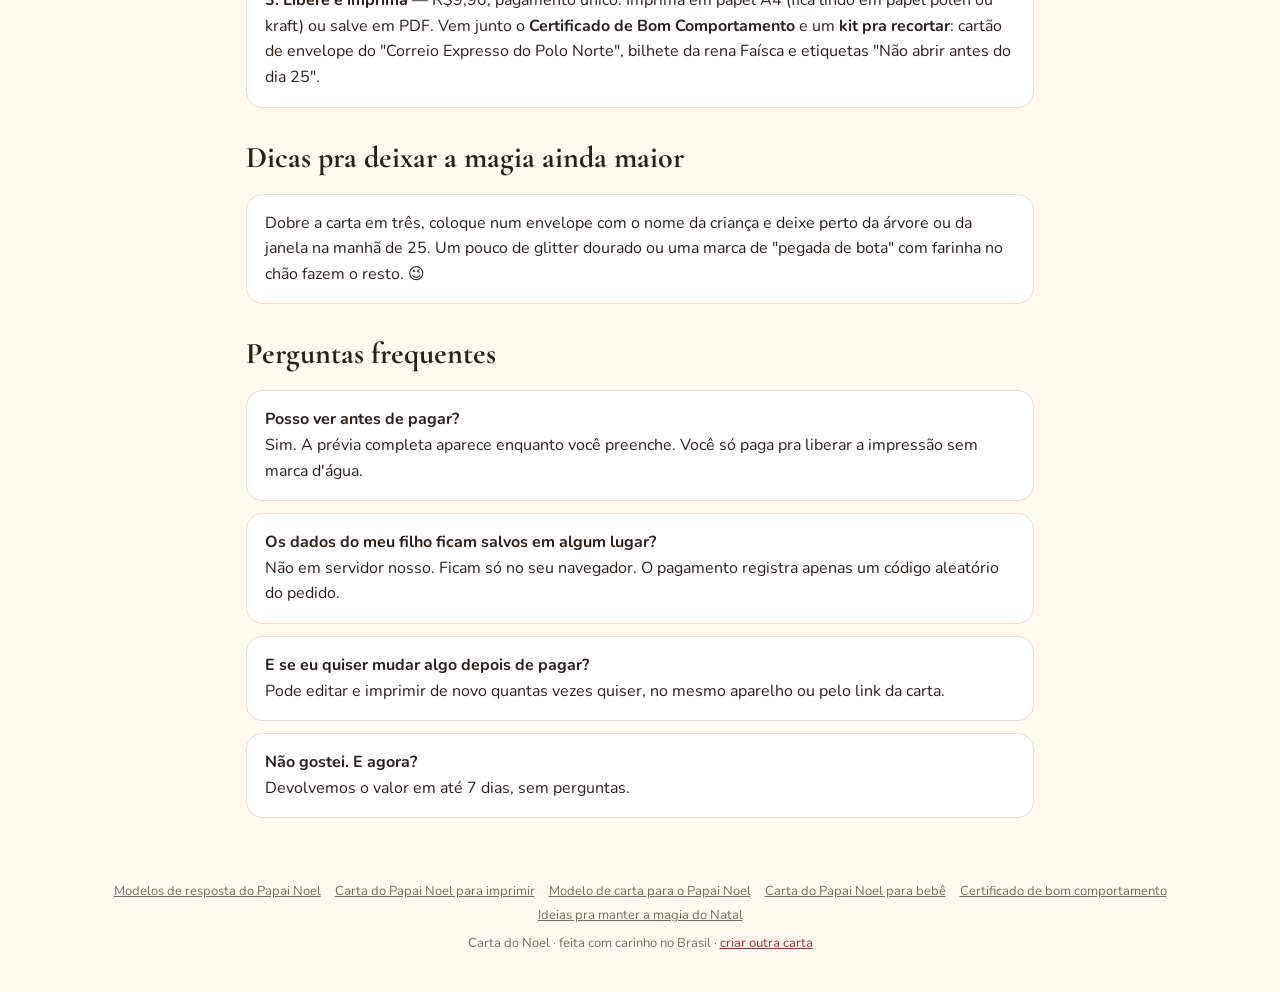
==== commit ee26d17d: "Kit pra recortar (3ª página): cartão de envelope Correio Expresso do Polo Norte, bilhete da rena Faí" ====
--- a/index.html
+++ b/index.html
@@ -68,6 +68,18 @@
   .sign .t{font:italic 500 15px 'Cormorant Garamond',serif}
   .ps{position:absolute;left:0;right:0;bottom:0;font:italic 500 17px/1.4 'Cormorant Garamond',serif;border-top:1px dashed rgba(199,154,59,.7);padding-top:8px}
   .stamp{position:absolute;left:4px;bottom:84px;transform:rotate(-12deg);border:3px double var(--green);color:var(--green);border-radius:10px;padding:6px 12px;text-align:center;font:800 13px Nunito,sans-serif;letter-spacing:1px;opacity:.85}
+  .kit .cut{border:2px dashed #c9b28a;border-radius:12px;position:relative;background:rgba(255,255,255,.35)}
+  .kit .env{height:430px;text-align:center;padding:30px 40px}
+  .kit .envs svg{width:100px;height:100px}.kit .envs{position:absolute;right:28px;top:22px}
+  .kit .envf{font:600 18px 'Cormorant Garamond',serif;letter-spacing:3px;text-transform:uppercase;color:var(--red2);text-align:left}
+  .kit .envt{font-family:'Great Vibes',cursive;font-size:64px;margin:100px 0 6px;color:var(--ink)}
+  .kit .enva{font:italic 500 20px 'Cormorant Garamond',serif}.kit .envp{position:absolute;left:0;right:0;bottom:22px;font:700 13px Nunito,sans-serif;letter-spacing:2px;color:var(--green)}
+  .kit .row2{display:grid;grid-template-columns:1.4fr 1fr;gap:22px;margin-top:26px}
+  .kit .rena{padding:22px 24px;height:420px}.kit .rt{font-family:'Great Vibes',cursive;font-size:40px;color:var(--red2)}
+  .kit .rena p{font:500 21px/1.5 'Cormorant Garamond',serif}.kit .rs{font-family:'Great Vibes',cursive;font-size:44px;text-align:right;color:var(--red2)}
+  .kit .tags{display:grid;gap:22px}.kit .tag{height:199px;display:flex;flex-direction:column;align-items:center;justify-content:center;text-align:center;font-size:34px}
+  .kit .tag b{font:700 24px/1.2 'Cormorant Garamond',serif;margin-top:6px}.kit .tag small{font:italic 500 16px 'Cormorant Garamond',serif;margin-top:6px}
+  .kit .kh{text-align:center;font:600 13px Nunito,sans-serif;color:var(--muted);margin-top:22px}
   .cert{text-align:center}
   .cert .ct{font-family:'Great Vibes',cursive;font-size:64px;color:var(--red2);margin:40px 0 0}
   .cert .cs{font:600 18px 'Cormorant Garamond',serif;letter-spacing:3px;text-transform:uppercase;color:var(--green)}
@@ -149,7 +161,7 @@
       <div class="unpaid">
         <button class="btn btn-red w100 mob" onclick="abrirLeitura()">👀 Ver a carta</button>
         <button class="btn btn-red w100 desk" onclick="comprar()">🎁 Liberar pra imprimir — R$9,90</button>
-        <p class="price">Carta + certificado em A4 · sem marca d'água · Pix ou cartão via Mercado Pago · pagamento único<br>Produto digital pra imprimir em casa — nada vai pelo correio. No extrato aparece CARTANOEL.</p>
+        <p class="price">Carta + certificado + kit de envelope e bilhete da rena, em A4 · sem marca d'água · Pix ou cartão via Mercado Pago · pagamento único<br>Produto digital pra imprimir em casa — nada vai pelo correio. No extrato aparece CARTANOEL.</p>
       </div>
       <div class="paid">
         <button class="btn btn-red w100" onclick="imprimir()">🖨️ Imprimir / salvar PDF</button>
@@ -162,7 +174,7 @@
 
   <section>
     <div class="stage" id="stage"><div class="fit" id="fit"><div id="pages"></div></div></div>
-    <p class="price unpaid">Prévia grátis ao vivo · a versão liberada sai sem a marca "PRÉVIA"</p>
+    <p class="price unpaid">Prévia grátis ao vivo: carta, certificado e kit pra recortar · a versão liberada sai sem a marca "PRÉVIA"</p>
   </section>
 </main>
 
@@ -170,7 +182,7 @@
   <h2>Como funciona</h2>
   <div class="card"><b>1. Conte pro Noel</b> — nome, idade, o que pediu e as conquistas do ano. Nada disso é enviado pra nenhum servidor: a carta é montada no seu próprio aparelho.</div>
   <div class="card"><b>2. Veja a prévia</b> — a carta aparece na hora, com texto único (não é um modelo igual pra todo mundo).</div>
-  <div class="card"><b>3. Libere e imprima</b> — R$9,90, pagamento único. Imprima em papel A4 (fica lindo em papel pólen ou kraft) ou salve em PDF. Vem junto o <b>Certificado de Bom Comportamento</b>.</div>
+  <div class="card"><b>3. Libere e imprima</b> — R$9,90, pagamento único. Imprima em papel A4 (fica lindo em papel pólen ou kraft) ou salve em PDF. Vem junto o <b>Certificado de Bom Comportamento</b> e um <b>kit pra recortar</b>: cartão de envelope do "Correio Expresso do Polo Norte", bilhete da rena Faísca e etiquetas "Não abrir antes do dia 25".</div>
   <h2>Dicas pra deixar a magia ainda maior</h2>
   <div class="card">Dobre a carta em três, coloque num envelope com o nome da criança e deixe perto da árvore ou da janela na manhã de 25. Um pouco de glitter dourado ou uma marca de "pegada de bota" com farinha no chão fazem o resto. 😉</div>
   <h2>Perguntas frequentes</h2>
@@ -184,7 +196,7 @@
 <div id="printArea"><p style="font:20px sans-serif;text-align:center;margin-top:40vh">Libere a carta para imprimir 🎅</p></div>
 <div class="bar mob unpaid" id="bar"><button class="btn btn-red w100" onclick="abrirLeitura()" id="barBtn">👀 Ver a carta</button></div>
 <div class="rd" id="rd" onclick="if(event.target===this)fecharLeitura()"><div class="rdc"><button class="x" onclick="fecharLeitura()">×</button><div id="rdBody"></div><div class="wm"></div>
-  <div class="unpaid" style="margin-top:14px"><button class="btn btn-red w100" onclick="comprar()">🎁 Liberar pra imprimir — R$9,90</button><p class="price">Sai sem a marca "PRÉVIA", em A4, com o certificado. Pix ou cartão.</p></div></div></div>
+  <div class="unpaid" style="margin-top:14px"><button class="btn btn-red w100" onclick="comprar()">🎁 Liberar pra imprimir — R$9,90</button><p class="price">Sai sem a marca "PRÉVIA", em A4, com certificado e kit de envelope. Pix ou cartão.</p></div></div></div>
 <div class="toast" id="toast"></div>
 
 <script>
@@ -280,7 +292,13 @@
     <p style="margin-top:34px">O Papai Noel e o Conselho dos Duendes do Polo Norte certificam que</p>
     <div class="cn">${nome}</div>
     <p>está oficialmente na <b>Lista dos Bem-Comportados</b>, ${motivo}.</p>
-    <div class="sigs"><div><b>Papai Noel</b>Papai Noel</div><div><b>Duende Chefe</b>Duende Chefe da Oficina</div></div></div><div class="wm"></div></div>`;
+    <div class="sigs"><div><b>Papai Noel</b>Papai Noel</div><div><b>Duende Chefe</b>Duende Chefe da Oficina</div></div></div><div class="wm"></div></div>
+  <div class="page kit"><div class="inner" style="inset:40px 46px">
+    <div class="cut env"><div class="envs">${SEAL}</div><div class="envf">Correio Expresso do Polo Norte</div><div class="envt">Para: <span>${nome}</span></div><div class="enva">${D.cidade.trim()?esc(D.cidade.trim())+' · ':''}Brasil — entrega especial de Natal</div><div class="envp">✦ urgente · não amassar · via trenó ✦</div></div>
+    <div class="row2"><div class="cut rena"><div class="rt">Um recado da Faísca 🦌</div><p>Oi, ${nome}! Eu sou a Faísca, a rena mais novinha do Papai Noel. Obrigada pela água e pelo lanchinho — voei muito mais rápido depois deles! Até o ano que vem!</p><div class="rs">Faísca</div></div>
+    <div class="tags"><div class="cut tag">🎁<b>Não abrir antes<br>do dia 25!</b><small>— P. Noel</small></div><div class="cut tag">🎄<b>Para ${nome}</b><small>com amor, do Polo Norte</small></div></div></div>
+    <p class="kh">✂️ Recorte nas linhas tracejadas · cole o cartão do envelope num envelope comum ou dobre a carta em três</p>
+  </div><div class="wm"></div></div>`;
 }
 let FS=20.5;
 function autoFit(){const pg=document.querySelector('#pages .page');if(!pg)return;const b=pg.querySelector('.body'),st=pg.querySelector('.stamp');FS=20.5;b.style.setProperty('--fs',FS+'px');
@@ -294,7 +312,7 @@
   document.getElementById('pages').classList.toggle('unlocked',UNLOCKED);
   fit();
 }
-function fit(){const st=document.getElementById('stage'),f=document.getElementById('fit');const w=st.clientWidth-28;const s=Math.min(1,w/794);f.style.transform='scale('+s+')';f.style.height=(f.scrollHeight*s)+'px';st.style.height=(2*1123+18)*s+28+'px'}
+function fit(){const st=document.getElementById('stage'),f=document.getElementById('fit');const w=st.clientWidth-28;const s=Math.min(1,w/794);f.style.transform='scale('+s+')';f.style.height=(f.scrollHeight*s)+'px';const np=document.querySelectorAll('#pages .page').length||2;st.style.height=(np*1123+(np-1)*18)*s+28+'px'}
 window.addEventListener('resize',fit);
 
 function abrirLeitura(){
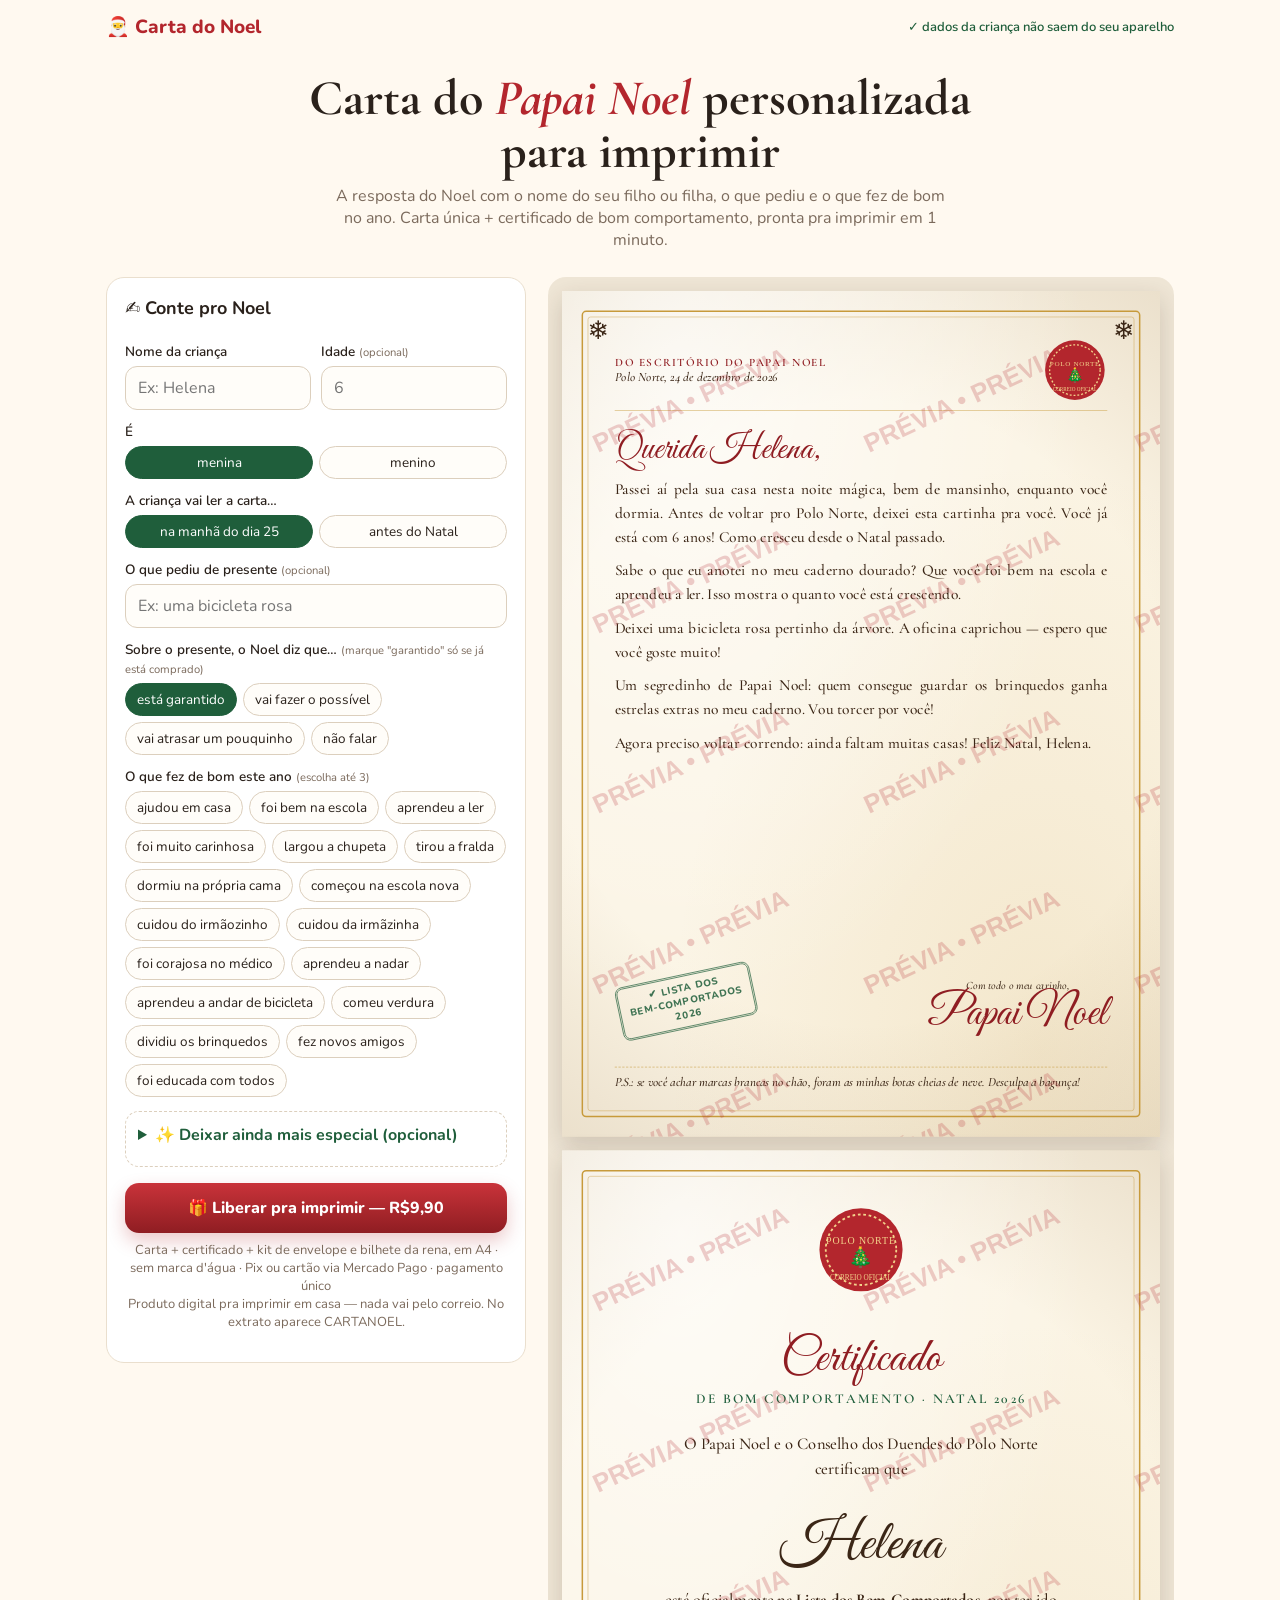
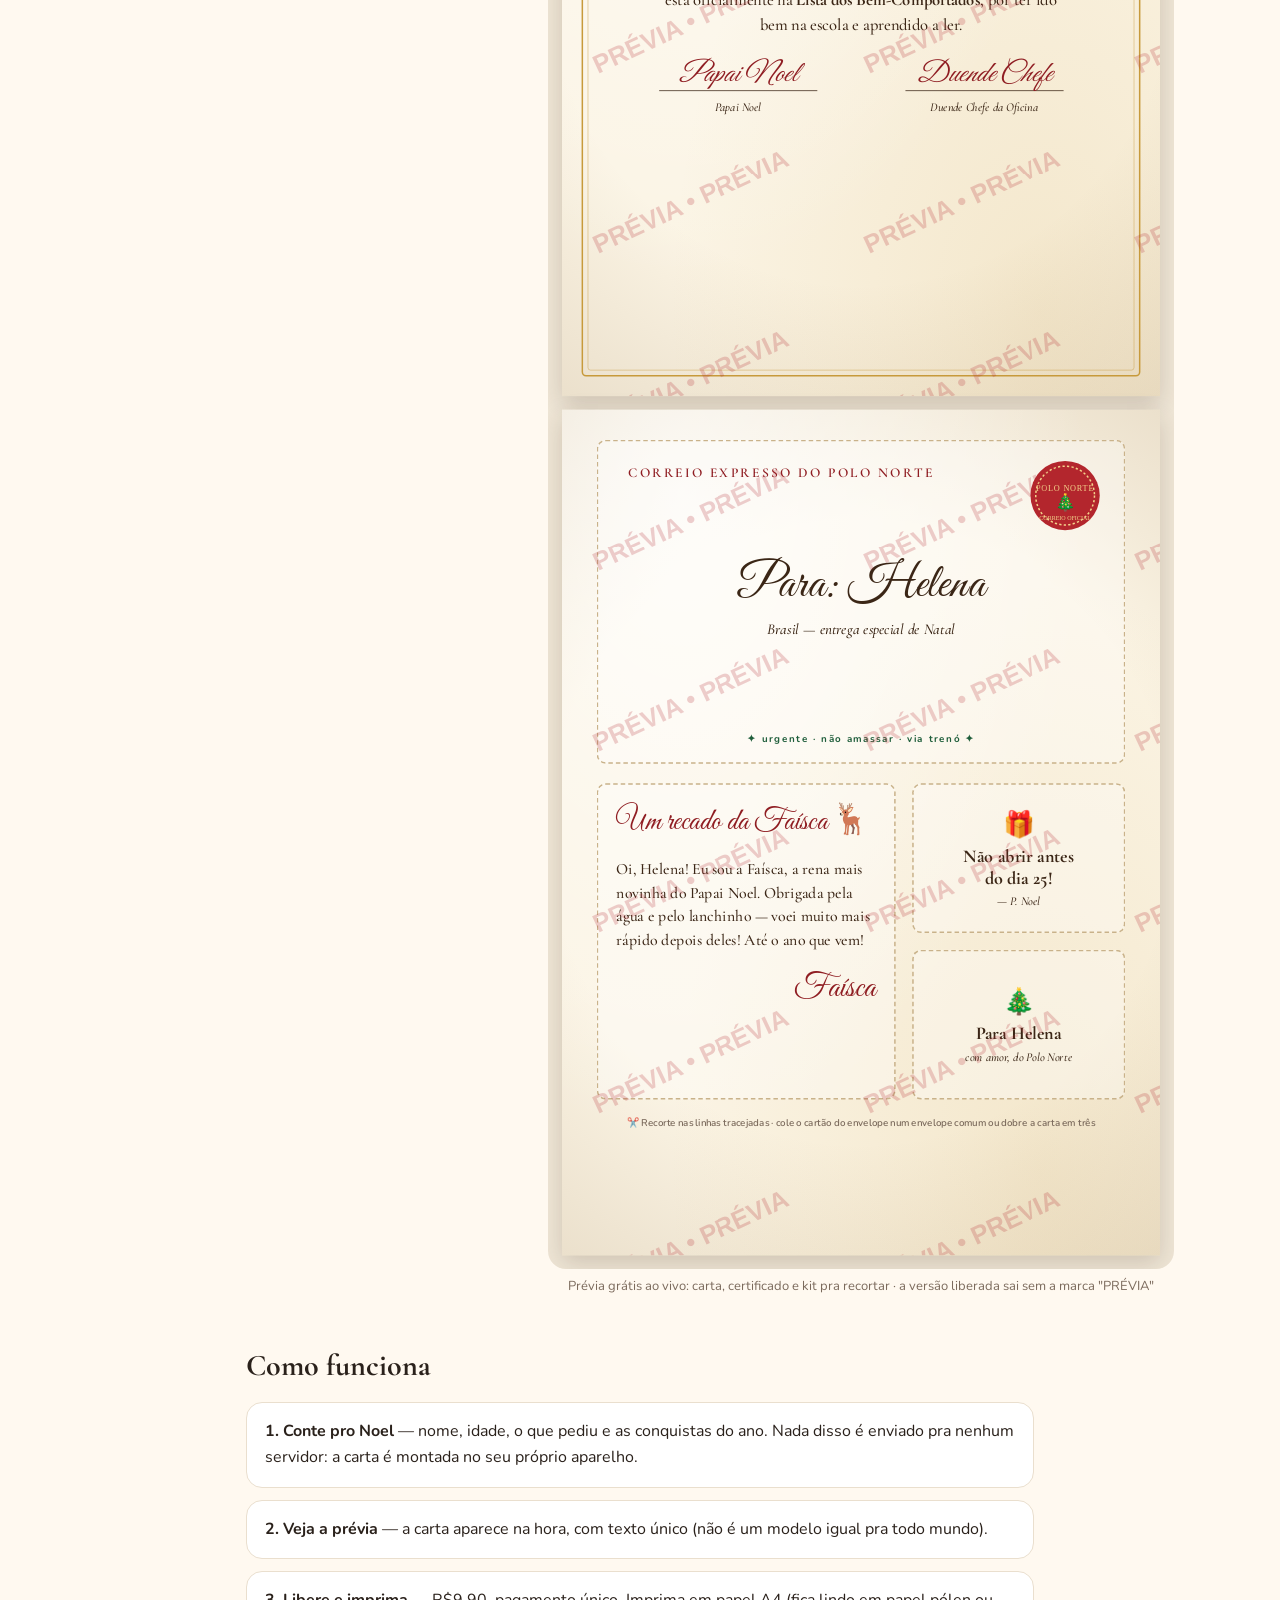
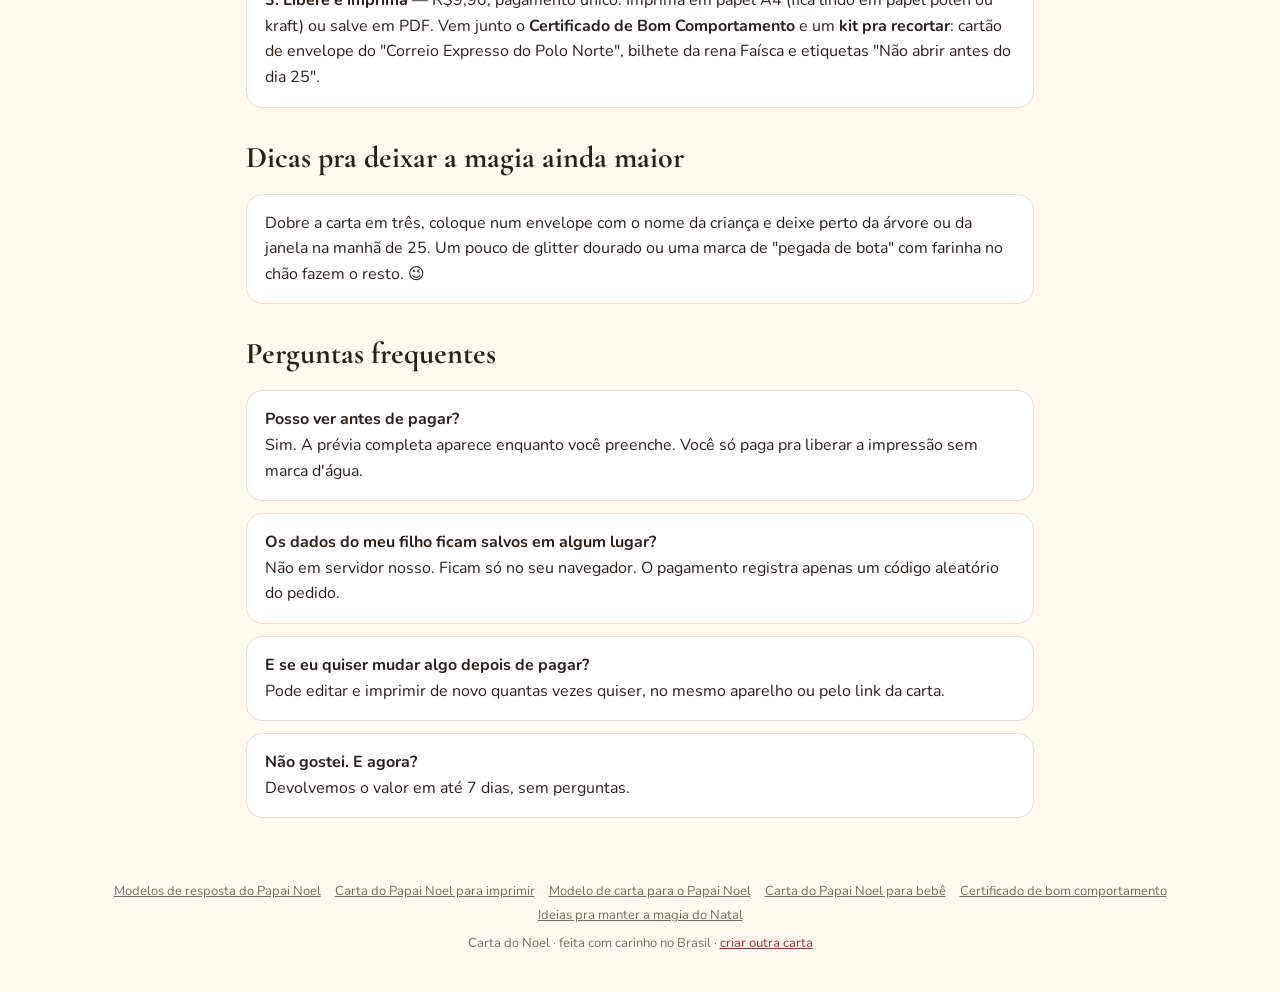
==== commit de50b8af: "Medição padrão tj-track v1: filtra teste/robô, sessão, origem, engajamento Co-Authored-By: Claude Op" ====
--- a/index.html
+++ b/index.html
@@ -1,6 +1,7 @@
 <!doctype html>
 <html lang="pt-BR">
 <head>
+<script>/*tj-track v1: padrao de medicao - filtra teste/robo, sessao, origem, engajamento*/(function(T){try{var q=new URLSearchParams(location.search),ls=localStorage,ss=sessionStorage,ua=navigator.userAgent||'';if(q.get('qa')==='1')ls.setItem('tj_team','1');if(q.get('qa')==='0')ls.removeItem('tj_team');var skip=!!navigator.webdriver||/headless|bot|crawl|spider|lighthouse|inspectiontool|facebookexternalhit|pinterest\/|slurp|python|curl|wget|playwright|puppeteer|phantom/i.test(ua)||ls.getItem('tj_team')==='1'||location.protocol==='file:'||/^(localhost|127\.)/.test(location.hostname);var sid=ss.getItem('tj_sid');if(!sid){sid=Math.random().toString(36).slice(2,10);ss.setItem('tj_sid',sid)}var nv=!ls.getItem('tj_vid');if(nv)ls.setItem('tj_vid','1');var r='';try{var h=new URL(document.referrer).hostname;if(h!==location.hostname)r=h}catch(_){}var src=q.get('src')||q.get('utm_source')||'';var dev=/mobi|android|iphone/i.test(ua)?'m':'d';var U,H,of=window.fetch;window.fetch=function(u,o){try{if(typeof u==='string'&&u.indexOf('/rest/v1/'+T)>-1&&o&&o.method==='POST'){if(skip)return Promise.resolve(new Response(null,{status:201}));U=u;H=o.headers;var b=JSON.parse(o.body);if(b&&!Array.isArray(b)){b.meta=Object.assign({},b.meta||{},{sid:sid});if(b.evento==='visit'||b.evento==='seo_land'){b.meta.ref=r;b.meta.nv=nv;b.meta.dev=dev;if(src&&!b.meta.src)b.meta.src=src}o=Object.assign({},o,{body:JSON.stringify(b)})}}}catch(_){}return of.apply(this,[u,o])};var eg=function(){if(skip||!U||ss.getItem('tj_eg'))return;ss.setItem('tj_eg','1');['pointerdown','keydown','scroll'].forEach(function(e){removeEventListener(e,eg,true)});try{of(U,{method:'POST',headers:H,body:JSON.stringify({evento:'engaged',meta:{sid:sid}})})}catch(_){}};['pointerdown','keydown','scroll'].forEach(function(e){addEventListener(e,eg,{capture:true,passive:true})})}catch(_){}})('noel_eventos');</script>
 <meta charset="utf-8">
 <meta name="viewport" content="width=device-width,initial-scale=1">
 <title>Carta do Papai Noel Personalizada para Imprimir | Resposta do Noel</title>
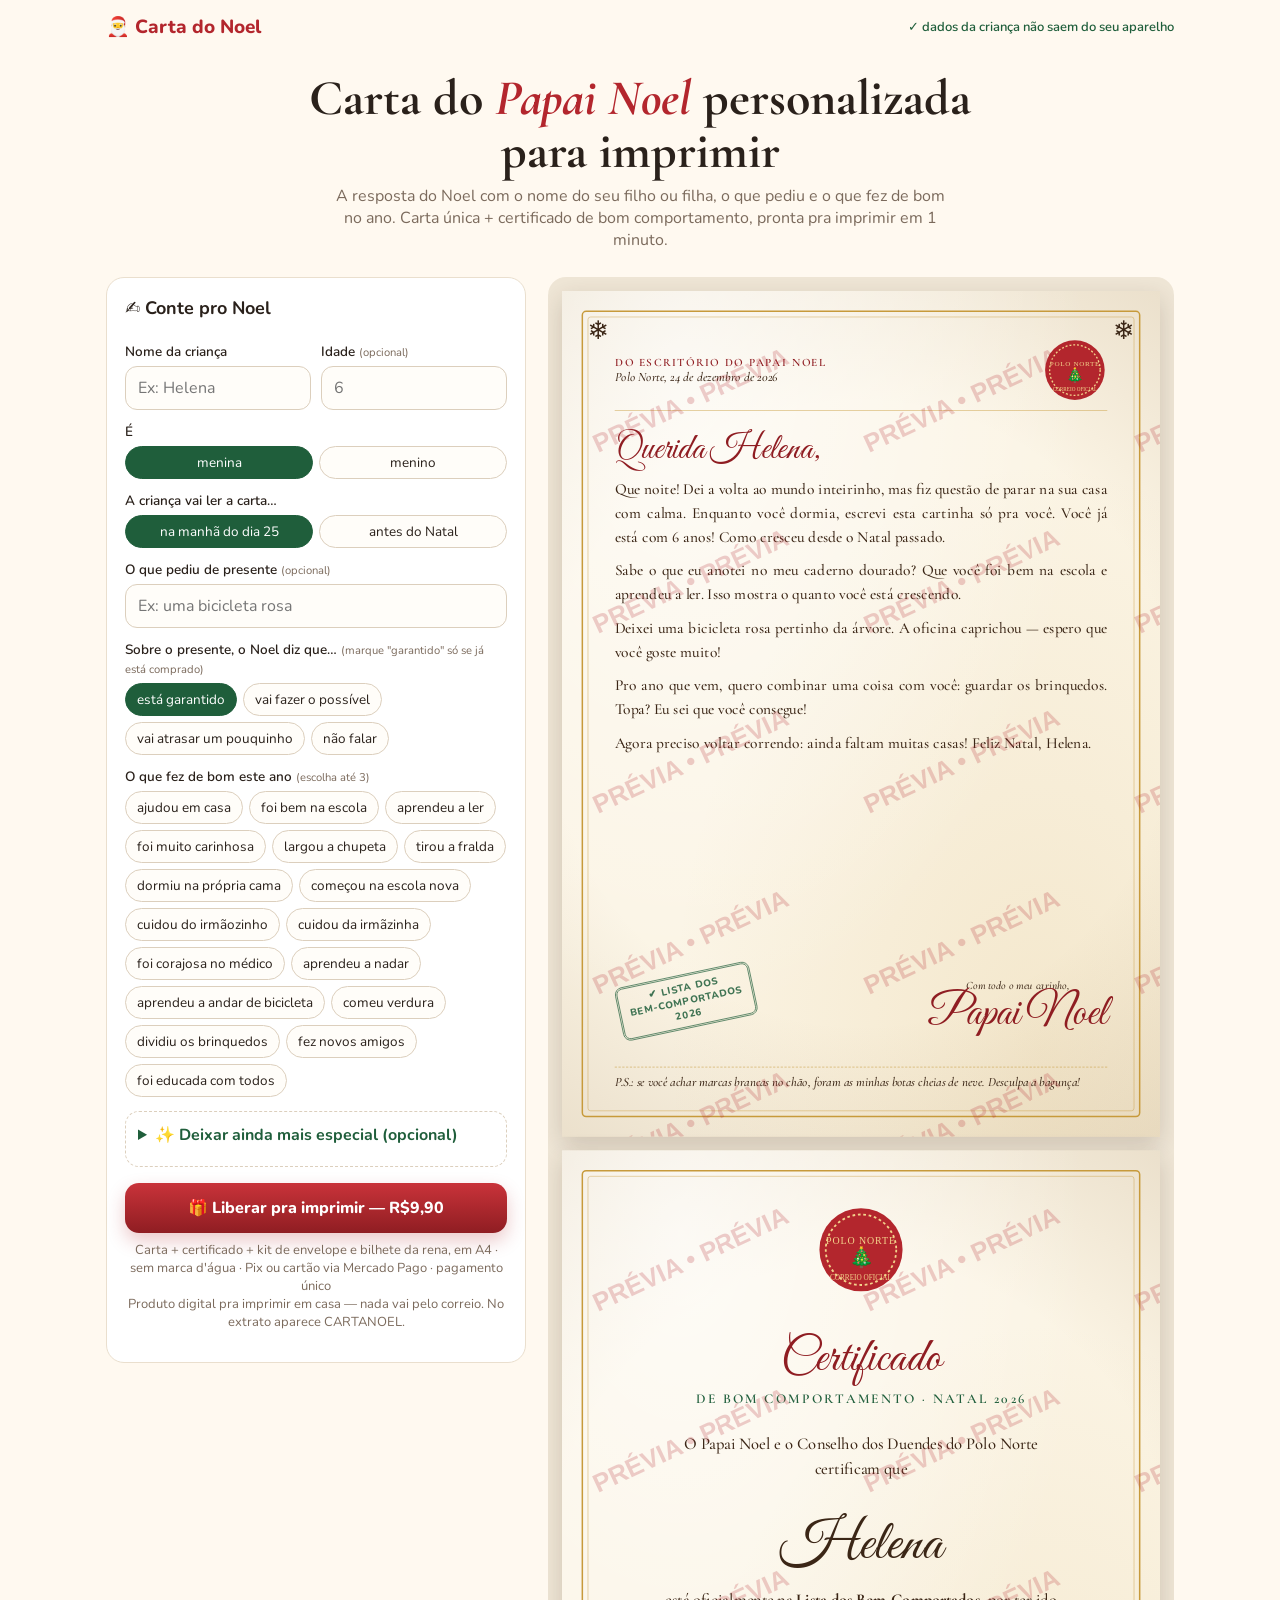
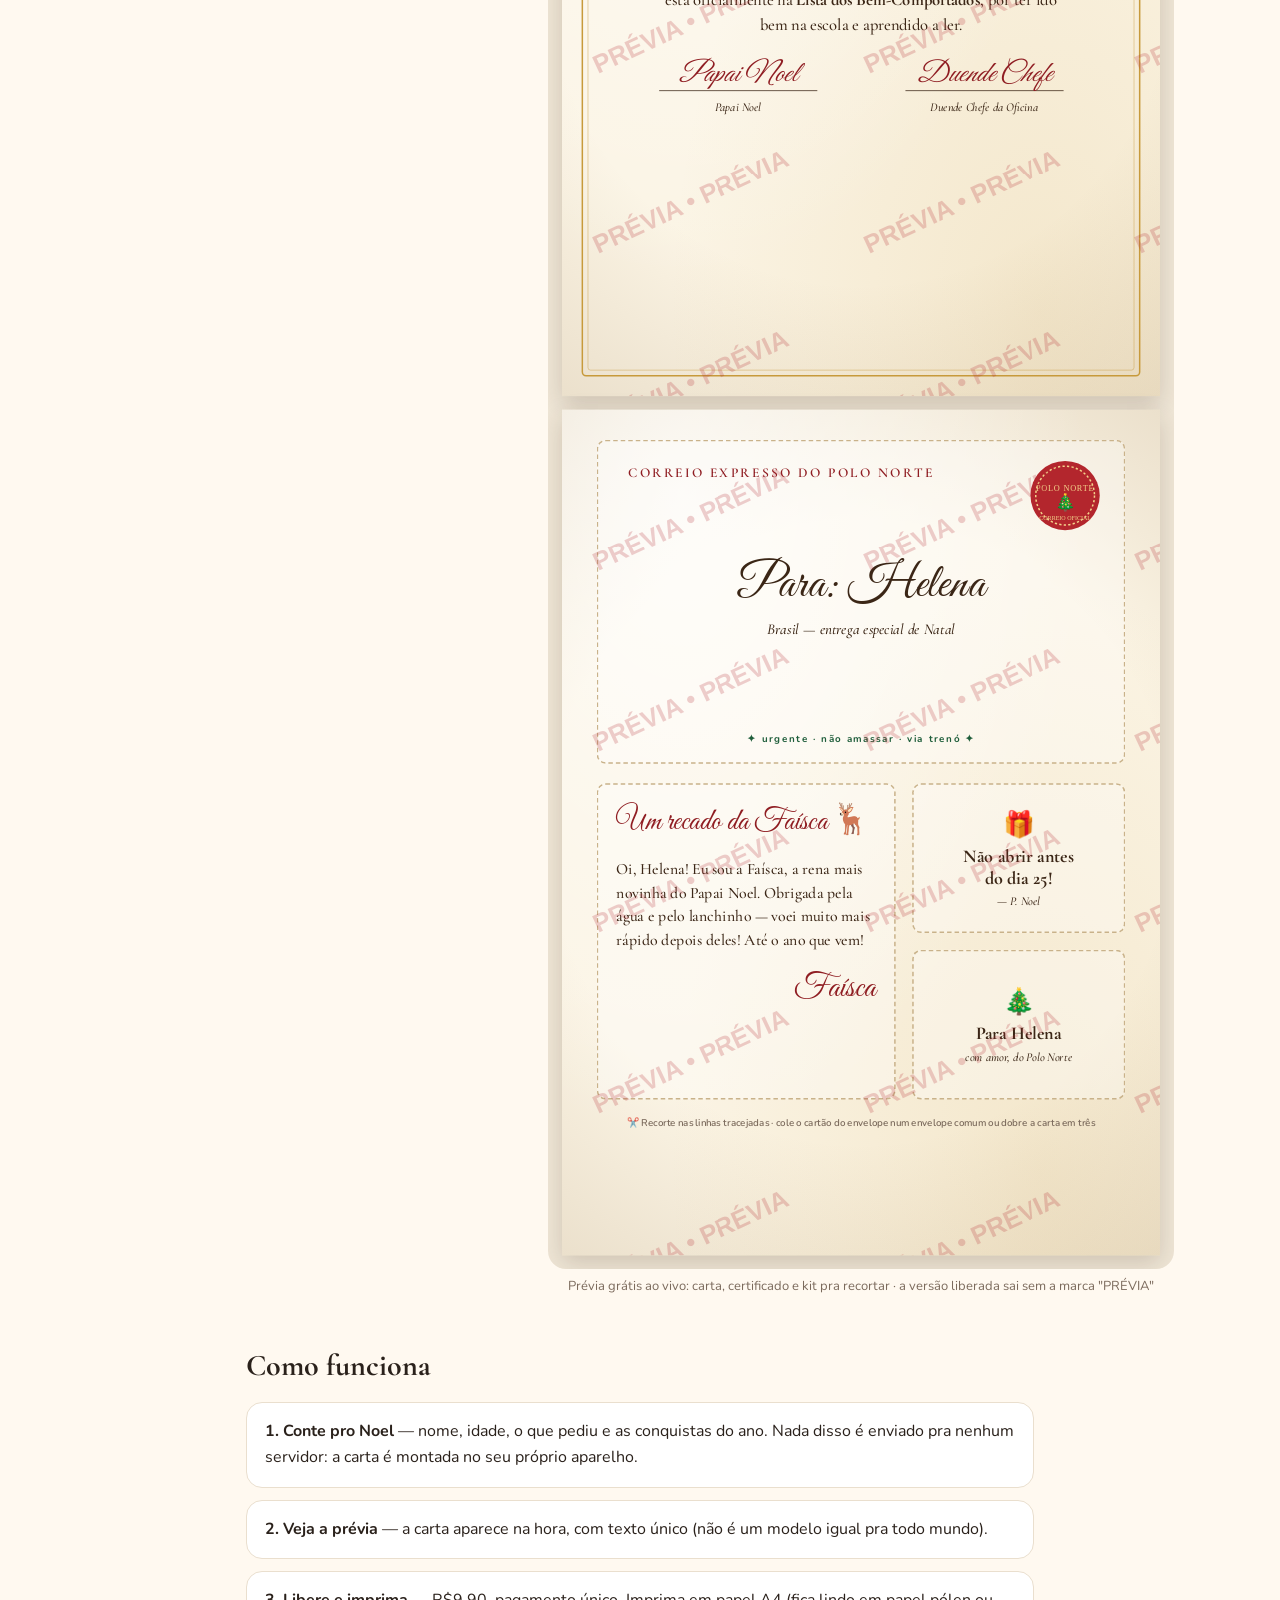
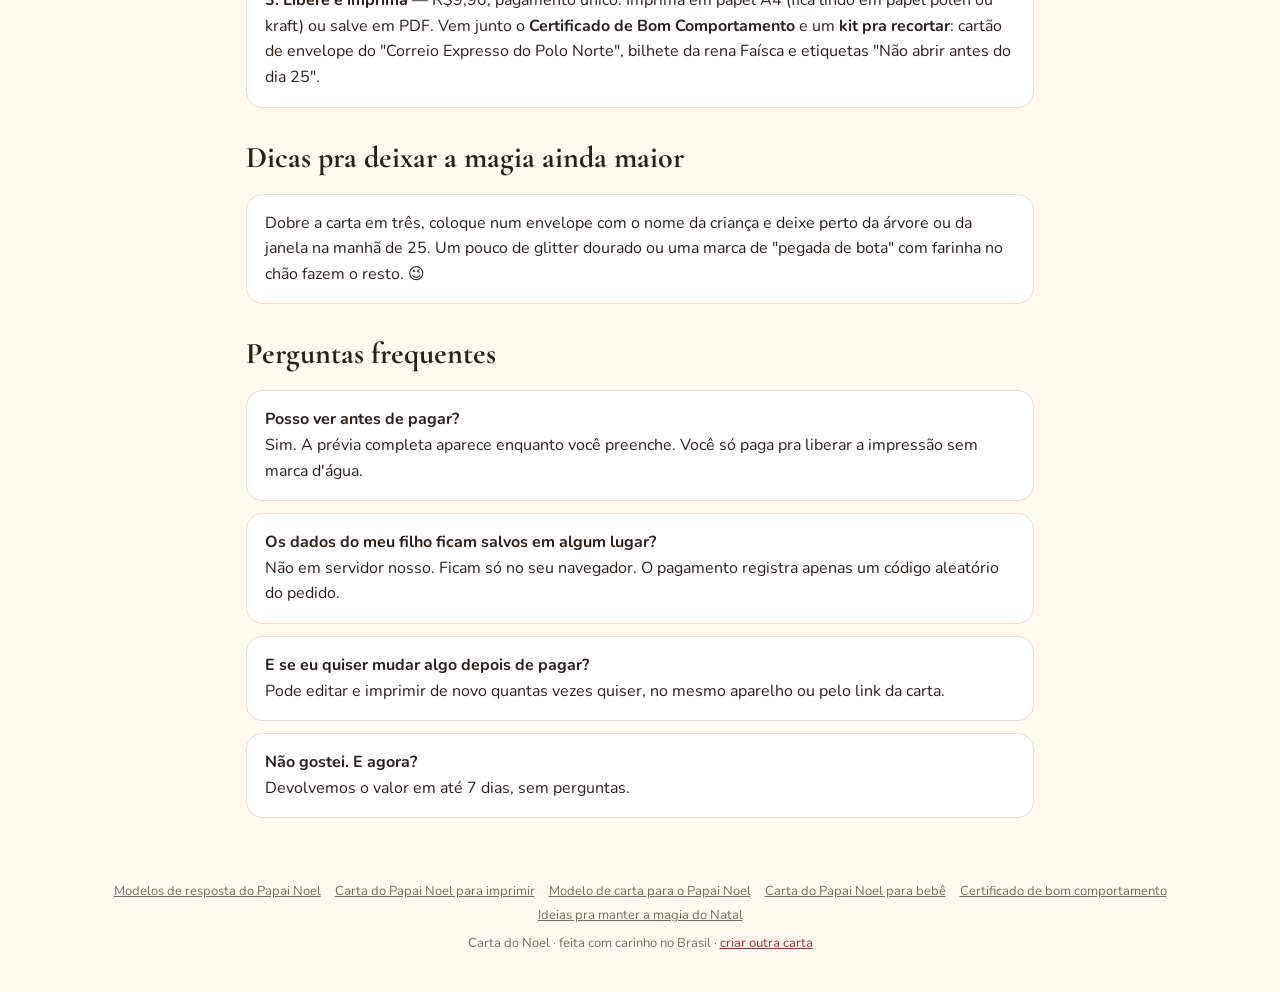
==== commit 6c15a780: "tj-track: barra navegador de QA do time (Claude/Electron) Co-Authored-By: Claude Opus 5.5 <noreply@a" ====
--- a/index.html
+++ b/index.html
@@ -1,7 +1,7 @@
 <!doctype html>
 <html lang="pt-BR">
 <head>
-<script>/*tj-track v1: padrao de medicao - filtra teste/robo, sessao, origem, engajamento*/(function(T){try{var q=new URLSearchParams(location.search),ls=localStorage,ss=sessionStorage,ua=navigator.userAgent||'';if(q.get('qa')==='1')ls.setItem('tj_team','1');if(q.get('qa')==='0')ls.removeItem('tj_team');var skip=!!navigator.webdriver||/headless|bot|crawl|spider|lighthouse|inspectiontool|facebookexternalhit|pinterest\/|slurp|python|curl|wget|playwright|puppeteer|phantom/i.test(ua)||ls.getItem('tj_team')==='1'||location.protocol==='file:'||/^(localhost|127\.)/.test(location.hostname);var sid=ss.getItem('tj_sid');if(!sid){sid=Math.random().toString(36).slice(2,10);ss.setItem('tj_sid',sid)}var nv=!ls.getItem('tj_vid');if(nv)ls.setItem('tj_vid','1');var r='';try{var h=new URL(document.referrer).hostname;if(h!==location.hostname)r=h}catch(_){}var src=q.get('src')||q.get('utm_source')||'';var dev=/mobi|android|iphone/i.test(ua)?'m':'d';var U,H,of=window.fetch;window.fetch=function(u,o){try{if(typeof u==='string'&&u.indexOf('/rest/v1/'+T)>-1&&o&&o.method==='POST'){if(skip)return Promise.resolve(new Response(null,{status:201}));U=u;H=o.headers;var b=JSON.parse(o.body);if(b&&!Array.isArray(b)){b.meta=Object.assign({},b.meta||{},{sid:sid});if(b.evento==='visit'||b.evento==='seo_land'){b.meta.ref=r;b.meta.nv=nv;b.meta.dev=dev;if(src&&!b.meta.src)b.meta.src=src}o=Object.assign({},o,{body:JSON.stringify(b)})}}}catch(_){}return of.apply(this,[u,o])};var eg=function(){if(skip||!U||ss.getItem('tj_eg'))return;ss.setItem('tj_eg','1');['pointerdown','keydown','scroll'].forEach(function(e){removeEventListener(e,eg,true)});try{of(U,{method:'POST',headers:H,body:JSON.stringify({evento:'engaged',meta:{sid:sid}})})}catch(_){}};['pointerdown','keydown','scroll'].forEach(function(e){addEventListener(e,eg,{capture:true,passive:true})})}catch(_){}})('noel_eventos');</script>
+<script>/*tj-track v1: padrao de medicao - filtra teste/robo, sessao, origem, engajamento*/(function(T){try{var q=new URLSearchParams(location.search),ls=localStorage,ss=sessionStorage,ua=navigator.userAgent||'';if(q.get('qa')==='1')ls.setItem('tj_team','1');if(q.get('qa')==='0')ls.removeItem('tj_team');var skip=!!navigator.webdriver||/headless|bot|crawl|spider|lighthouse|inspectiontool|facebookexternalhit|pinterest\/|slurp|python|curl|wget|playwright|puppeteer|phantom|claude\/|electron/i.test(ua)||ls.getItem('tj_team')==='1'||location.protocol==='file:'||/^(localhost|127\.)/.test(location.hostname);var sid=ss.getItem('tj_sid');if(!sid){sid=Math.random().toString(36).slice(2,10);ss.setItem('tj_sid',sid)}var nv=!ls.getItem('tj_vid');if(nv)ls.setItem('tj_vid','1');var r='';try{var h=new URL(document.referrer).hostname;if(h!==location.hostname)r=h}catch(_){}var src=q.get('src')||q.get('utm_source')||'';var dev=/mobi|android|iphone/i.test(ua)?'m':'d';var U,H,of=window.fetch;window.fetch=function(u,o){try{if(typeof u==='string'&&u.indexOf('/rest/v1/'+T)>-1&&o&&o.method==='POST'){if(skip)return Promise.resolve(new Response(null,{status:201}));U=u;H=o.headers;var b=JSON.parse(o.body);if(b&&!Array.isArray(b)){b.meta=Object.assign({},b.meta||{},{sid:sid});if(b.evento==='visit'||b.evento==='seo_land'){b.meta.ref=r;b.meta.nv=nv;b.meta.dev=dev;if(src&&!b.meta.src)b.meta.src=src}o=Object.assign({},o,{body:JSON.stringify(b)})}}}catch(_){}return of.apply(this,[u,o])};var eg=function(){if(skip||!U||ss.getItem('tj_eg'))return;ss.setItem('tj_eg','1');['pointerdown','keydown','scroll'].forEach(function(e){removeEventListener(e,eg,true)});try{of(U,{method:'POST',headers:H,body:JSON.stringify({evento:'engaged',meta:{sid:sid}})})}catch(_){}};['pointerdown','keydown','scroll'].forEach(function(e){addEventListener(e,eg,{capture:true,passive:true})})}catch(_){}})('noel_eventos');</script>
 <meta charset="utf-8">
 <meta name="viewport" content="width=device-width,initial-scale=1">
 <title>Carta do Papai Noel Personalizada para Imprimir | Resposta do Noel</title>
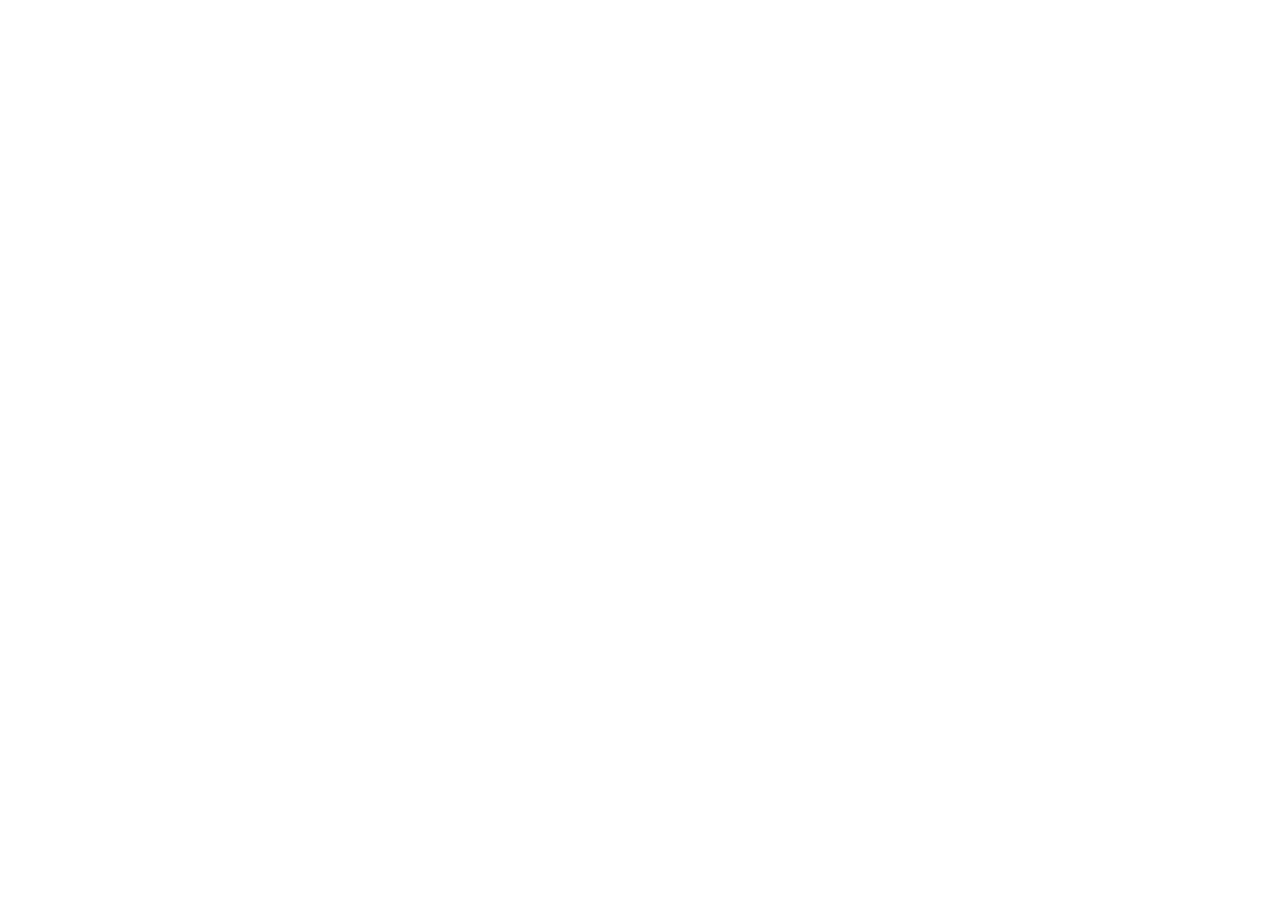
==== commit b7b8adb2: "Mudamos para ficapronto.com.br (redirect por pagina) Co-Authored-By: Claude Opus 5.5 <noreply@anthro" ====
--- a/index.html
+++ b/index.html
@@ -1,394 +1,5 @@
-<!doctype html>
-<html lang="pt-BR">
-<head>
-<script>/*tj-track v1: padrao de medicao - filtra teste/robo, sessao, origem, engajamento*/(function(T){try{var q=new URLSearchParams(location.search),ls=localStorage,ss=sessionStorage,ua=navigator.userAgent||'';if(q.get('qa')==='1')ls.setItem('tj_team','1');if(q.get('qa')==='0')ls.removeItem('tj_team');var skip=!!navigator.webdriver||/headless|bot|crawl|spider|lighthouse|inspectiontool|facebookexternalhit|pinterest\/|slurp|python|curl|wget|playwright|puppeteer|phantom|claude\/|electron/i.test(ua)||ls.getItem('tj_team')==='1'||location.protocol==='file:'||/^(localhost|127\.)/.test(location.hostname);var sid=ss.getItem('tj_sid');if(!sid){sid=Math.random().toString(36).slice(2,10);ss.setItem('tj_sid',sid)}var nv=!ls.getItem('tj_vid');if(nv)ls.setItem('tj_vid','1');var r='';try{var h=new URL(document.referrer).hostname;if(h!==location.hostname)r=h}catch(_){}var src=q.get('src')||q.get('utm_source')||'';var dev=/mobi|android|iphone/i.test(ua)?'m':'d';var U,H,of=window.fetch;window.fetch=function(u,o){try{if(typeof u==='string'&&u.indexOf('/rest/v1/'+T)>-1&&o&&o.method==='POST'){if(skip)return Promise.resolve(new Response(null,{status:201}));U=u;H=o.headers;var b=JSON.parse(o.body);if(b&&!Array.isArray(b)){b.meta=Object.assign({},b.meta||{},{sid:sid});if(b.evento==='visit'||b.evento==='seo_land'){b.meta.ref=r;b.meta.nv=nv;b.meta.dev=dev;if(src&&!b.meta.src)b.meta.src=src}o=Object.assign({},o,{body:JSON.stringify(b)})}}}catch(_){}return of.apply(this,[u,o])};var eg=function(){if(skip||!U||ss.getItem('tj_eg'))return;ss.setItem('tj_eg','1');['pointerdown','keydown','scroll'].forEach(function(e){removeEventListener(e,eg,true)});try{of(U,{method:'POST',headers:H,body:JSON.stringify({evento:'engaged',meta:{sid:sid}})})}catch(_){}};['pointerdown','keydown','scroll'].forEach(function(e){addEventListener(e,eg,{capture:true,passive:true})})}catch(_){}})('noel_eventos');</script>
-<meta charset="utf-8">
-<meta name="viewport" content="width=device-width,initial-scale=1">
-<title>Carta do Papai Noel Personalizada para Imprimir | Resposta do Noel</title>
-<meta name="description" content="Crie a resposta do Papai Noel com o nome do seu filho, o que ele pediu e o que fez de bom no ano. Veja a prévia grátis e imprima em A4 com certificado de bom comportamento.">
-<link rel="canonical" href="https://giogas-pm.github.io/carta-noel/">
-<meta property="og:title" content="Carta do Papai Noel personalizada — com o nome do seu filho">
-<meta property="og:description" content="Prévia grátis. Imprima em casa, com certificado de bom comportamento.">
-<meta property="og:type" content="website">
-<meta property="og:image" content="https://giogas-pm.github.io/carta-noel/og.png">
-<meta property="og:image:width" content="1200"><meta property="og:image:height" content="630">
-<meta name="twitter:card" content="summary_large_image">
-<link rel="icon" href="data:image/svg+xml,%3Csvg xmlns='http://www.w3.org/2000/svg' viewBox='0 0 100 100'%3E%3Ctext y='.9em' font-size='90'%3E🎅%3C/text%3E%3C/svg%3E">
-<link rel="preconnect" href="https://fonts.googleapis.com"><link rel="preconnect" href="https://fonts.gstatic.com" crossorigin>
-<link href="https://fonts.googleapis.com/css2?family=Cormorant+Garamond:ital,wght@0,500;0,600;1,500&family=Great+Vibes&family=Nunito:wght@400;600;800&display=swap" rel="stylesheet">
-<style>
-  :root{--red:#b3262d;--red2:#8f1d22;--green:#1f5e3b;--gold:#c79a3b;--ink:#3b2616;--paper:#fbf4e4;--bg:#fff9f0;--muted:#7b6a5c;--line:#eadfce}
-  *{box-sizing:border-box}
-  body{margin:0;font-family:Nunito,system-ui,sans-serif;background:var(--bg);color:#2a211b}
-  a{color:var(--red)}
-  header{display:flex;align-items:center;justify-content:space-between;padding:14px 16px;max-width:1100px;margin:0 auto}
-  .logo{font-weight:800;font-size:19px;color:var(--red);text-decoration:none}
-  .hero{max-width:1100px;margin:0 auto;padding:10px 16px 6px;text-align:center}
-  .hero h1{font-family:'Cormorant Garamond',serif;font-size:clamp(30px,6vw,50px);line-height:1.05;margin:8px 0}
-  .hero h1 em{color:var(--red);font-style:italic}
-  .hero p{color:var(--muted);max-width:620px;margin:0 auto 6px;font-size:16px}
-  .trust{font-size:13px;color:var(--green);font-weight:600}
-  .app{max-width:1100px;margin:14px auto;padding:0 16px;display:grid;grid-template-columns:minmax(0,420px) minmax(0,1fr);gap:22px;align-items:start}
-  @media(max-width:860px){.app{grid-template-columns:1fr}}
-  .panel{background:#fff;border:1px solid var(--line);border-radius:18px;padding:18px}
-  .panel h2{margin:0 0 10px;font-size:18px}
-  label{display:block;font-weight:600;font-size:13.5px;margin:12px 0 5px}
-  label small{font-weight:400;color:var(--muted)}
-  input,select,textarea{width:100%;font:inherit;font-size:16px;padding:10px 12px;border:1px solid #dccfbd;border-radius:12px;background:#fffdf9}
-  textarea{min-height:64px;resize:vertical}
-  .row{display:grid;grid-template-columns:1fr 1fr;gap:10px}
-  .chips{display:flex;flex-wrap:wrap;gap:6px}
-  .chip{border:1px solid #dccfbd;background:#fffdf9;border-radius:999px;padding:6px 11px;font-size:13.5px;cursor:pointer;user-select:none}
-  .chip.on{background:var(--green);border-color:var(--green);color:#fff}
-  .seg{display:flex;gap:6px}.seg .chip{flex:1;text-align:center}
-  .btn{display:inline-block;border:0;border-radius:14px;padding:14px 18px;font:800 16px Nunito,sans-serif;cursor:pointer;text-decoration:none;text-align:center}
-  .btn-red{background:linear-gradient(180deg,#c9333a,var(--red2));color:#fff;box-shadow:0 8px 18px rgba(179,38,45,.25)}
-  .btn-ghost{background:#fff;border:1px solid #dccfbd;color:#2a211b}
-  .w100{width:100%}
-  .buybox{position:sticky;top:10px}
-  .price{font-size:13px;color:var(--muted);text-align:center;margin-top:8px}
-  /* ---------- carta ---------- */
-  .stage{background:#efe6d6;border-radius:18px;padding:14px;overflow:hidden}
-  .fit{transform-origin:top left}
-  .page{width:794px;height:1123px;position:relative;background:var(--paper);color:var(--ink);overflow:hidden;
-    background-image:radial-gradient(ellipse at 20% 10%,rgba(255,255,255,.7),transparent 60%),radial-gradient(ellipse at 80% 90%,rgba(199,154,59,.14),transparent 55%),radial-gradient(circle at 50% 50%,transparent 60%,rgba(120,80,30,.12));
-    box-shadow:0 10px 30px rgba(60,40,20,.18)}
-  .page+.page{margin-top:18px}
-  .frame{position:absolute;inset:26px;border:2px solid var(--gold);border-radius:6px}
-  .frame:after{content:"";position:absolute;inset:6px;border:1px solid rgba(199,154,59,.55);border-radius:4px}
-  .corner{position:absolute;font-size:34px}
-  .inner{position:absolute;inset:62px 70px 60px}
-  .lh{display:flex;align-items:center;justify-content:space-between;border-bottom:1px solid rgba(199,154,59,.6);padding-bottom:10px}
-  .lh .from{font:600 15px 'Cormorant Garamond',serif;letter-spacing:2px;text-transform:uppercase;color:var(--red2)}
-  .lh .date{font:italic 500 17px 'Cormorant Garamond',serif}
-  .seal{width:86px;height:86px}
-  .greet{font-family:'Great Vibes',cursive;font-size:48px;color:var(--red2);margin:22px 0 6px}
-  .body p{font:500 var(--fs,20.5px)/1.55 'Cormorant Garamond',serif;margin:0 0 13px;text-align:justify}
-  .sign{position:absolute;right:0;bottom:74px;text-align:center}
-  .sign .s{font-family:'Great Vibes',cursive;font-size:58px;color:var(--red2);line-height:1}
-  .sign .t{font:italic 500 15px 'Cormorant Garamond',serif}
-  .ps{position:absolute;left:0;right:0;bottom:0;font:italic 500 17px/1.4 'Cormorant Garamond',serif;border-top:1px dashed rgba(199,154,59,.7);padding-top:8px}
-  .stamp{position:absolute;left:4px;bottom:84px;transform:rotate(-12deg);border:3px double var(--green);color:var(--green);border-radius:10px;padding:6px 12px;text-align:center;font:800 13px Nunito,sans-serif;letter-spacing:1px;opacity:.85}
-  .kit .cut{border:2px dashed #c9b28a;border-radius:12px;position:relative;background:rgba(255,255,255,.35)}
-  .kit .env{height:430px;text-align:center;padding:30px 40px}
-  .kit .envs svg{width:100px;height:100px}.kit .envs{position:absolute;right:28px;top:22px}
-  .kit .envf{font:600 18px 'Cormorant Garamond',serif;letter-spacing:3px;text-transform:uppercase;color:var(--red2);text-align:left}
-  .kit .envt{font-family:'Great Vibes',cursive;font-size:64px;margin:100px 0 6px;color:var(--ink)}
-  .kit .enva{font:italic 500 20px 'Cormorant Garamond',serif}.kit .envp{position:absolute;left:0;right:0;bottom:22px;font:700 13px Nunito,sans-serif;letter-spacing:2px;color:var(--green)}
-  .kit .row2{display:grid;grid-template-columns:1.4fr 1fr;gap:22px;margin-top:26px}
-  .kit .rena{padding:22px 24px;height:420px}.kit .rt{font-family:'Great Vibes',cursive;font-size:40px;color:var(--red2)}
-  .kit .rena p{font:500 21px/1.5 'Cormorant Garamond',serif}.kit .rs{font-family:'Great Vibes',cursive;font-size:44px;text-align:right;color:var(--red2)}
-  .kit .tags{display:grid;gap:22px}.kit .tag{height:199px;display:flex;flex-direction:column;align-items:center;justify-content:center;text-align:center;font-size:34px}
-  .kit .tag b{font:700 24px/1.2 'Cormorant Garamond',serif;margin-top:6px}.kit .tag small{font:italic 500 16px 'Cormorant Garamond',serif;margin-top:6px}
-  .kit .kh{text-align:center;font:600 13px Nunito,sans-serif;color:var(--muted);margin-top:22px}
-  .cert{text-align:center}
-  .cert .ct{font-family:'Great Vibes',cursive;font-size:64px;color:var(--red2);margin:40px 0 0}
-  .cert .cs{font:600 18px 'Cormorant Garamond',serif;letter-spacing:3px;text-transform:uppercase;color:var(--green)}
-  .cert .cn{font-family:'Great Vibes',cursive;font-size:76px;margin:36px 0 8px;color:var(--ink)}
-  .cert p{font:500 22px/1.5 'Cormorant Garamond',serif;max-width:560px;margin:10px auto}
-  .cert .sigs{display:flex;justify-content:space-around;margin-top:70px}
-  .cert .sigs div{border-top:1px solid var(--ink);padding-top:6px;width:210px;font:italic 500 16px 'Cormorant Garamond',serif}
-  .cert .sigs b{display:block;font-family:'Great Vibes',cursive;font-weight:400;font-size:38px;color:var(--red2);margin-top:-52px;margin-bottom:10px}
-  .wm{position:absolute;inset:0;pointer-events:none;background-image:url("data:image/svg+xml,%3Csvg xmlns='http://www.w3.org/2000/svg' width='360' height='240'%3E%3Ctext x='20' y='150' transform='rotate(-25 180 120)' font-family='sans-serif' font-size='34' font-weight='800' fill='rgba(179,38,45,0.22)'%3EPRÉVIA • PRÉVIA%3C/text%3E%3C/svg%3E")}
-  .unlocked .wm{display:none}
-  .content{max-width:820px;margin:34px auto;padding:0 16px;line-height:1.6}
-  .content h2{font-family:'Cormorant Garamond',serif;font-size:30px;margin:26px 0 8px}
-  .content .card{background:#fff;border:1px solid var(--line);border-radius:16px;padding:16px 18px;margin:12px 0}
-  footer{text-align:center;color:var(--muted);font-size:13px;padding:30px 16px 40px}
-  .toast{position:fixed;left:50%;bottom:22px;transform:translateX(-50%);background:#2a211b;color:#fff;padding:10px 16px;border-radius:12px;font-size:14px;opacity:0;transition:.25s;pointer-events:none;z-index:9;max-width:90vw;text-align:center}
-  .toast.show{opacity:1}
-  .paid{display:none}.unlocked .paid{display:block}.unlocked .unpaid{display:none}
-  @media print{
-    @page{size:A4;margin:0}
-    #printArea .page{width:210mm;height:297mm}
-    #printArea .page:last-child{page-break-after:auto}
-    body{background:#fff}
-    body>*:not(#printArea){display:none!important}
-    #printArea{display:block!important}
-    #printArea .page{box-shadow:none;margin:0;page-break-after:always;-webkit-print-color-adjust:exact;print-color-adjust:exact}
-  }
-  #printArea{display:none}
-  details.more{margin-top:14px;border:1px dashed #dccfbd;border-radius:14px;padding:4px 12px 12px}
-  details.more summary{cursor:pointer;font-weight:700;padding:8px 0;color:var(--green)}
-  .mob{display:none}
-  @media(max-width:860px){.mob{display:block}.desk{display:none}}
-  .bar{position:fixed;left:0;right:0;bottom:0;padding:10px 16px calc(10px + env(safe-area-inset-bottom));background:rgba(255,249,240,.96);border-top:1px solid var(--line);z-index:8}
-  .rd{position:fixed;inset:0;background:rgba(40,25,15,.55);z-index:20;display:none;overflow:auto;padding:14px}
-  .rd.open{display:block}
-  .rdc{max-width:560px;margin:0 auto;background:var(--paper);border-radius:16px;padding:22px 20px 18px;position:relative;color:var(--ink)}
-  .rdc .greet{font-size:38px;margin:0 0 8px}
-  .rdc .body p{font:500 18px/1.55 'Cormorant Garamond',serif;text-align:left}
-  .rdc .wm{border-radius:16px}
-  .rdc .x{position:absolute;right:10px;top:8px;border:0;background:none;font-size:26px;cursor:pointer}
-  .ex{font:700 12px Nunito,sans-serif;background:var(--green);color:#fff;border-radius:999px;padding:3px 10px;display:inline-block;margin-bottom:8px}
-  #pages{user-select:none;-webkit-user-select:none}
-</style>
-</head>
-<body>
-<header><a class="logo" href="/carta-noel/">🎅 Carta do Noel</a><span class="trust">✓ dados da criança não saem do seu aparelho</span></header>
-<div id="inapp" style="display:none;background:#fff3d6;padding:10px 16px;font-size:14px;text-align:center">📌 Pra conseguir imprimir, abra no <b>Chrome ou Safari</b>: toque em <b>⋯</b> → "Abrir no navegador". <a href="#" onclick="copiarLink();return false">Copiar link</a></div>
-<div id="outroNav" style="display:none;background:#e6f4ea;padding:10px 16px;font-size:14px;text-align:center">✅ Pagamento confirmado! Você voltou em outro navegador: é só preencher de novo (leva 30s). A carta está liberada.</div>
-
-<section class="hero">
-  <h1>Carta do <em>Papai Noel</em> personalizada<br>para imprimir</h1>
-  <p>A resposta do Noel com o nome do seu filho ou filha, o que pediu e o que fez de bom no ano. Carta única + certificado de bom comportamento, pronta pra imprimir em 1 minuto.</p>
-</section>
-
-<main class="app" id="appRoot">
-  <section class="panel" id="form">
-    <h2>✍️ Conte pro Noel</h2>
-    <div class="row">
-      <div><label>Nome da criança</label><input id="f_nome" maxlength="30" placeholder="Ex: Helena" autocomplete="off"></div>
-      <div><label>Idade <small>(opcional)</small></label><input id="f_idade" type="number" min="0" max="15" inputmode="numeric" placeholder="6"></div>
-    </div>
-    <label>É</label>
-    <div class="seg" id="f_gen"><span class="chip on" data-v="a">menina</span><span class="chip" data-v="o">menino</span></div>
-    <label>A criança vai ler a carta…</label>
-    <div class="seg" id="f_mom"><span class="chip on" data-v="dia25">na manhã do dia 25</span><span class="chip" data-v="antes">antes do Natal</span></div>
-    <label>O que pediu de presente <small>(opcional)</small></label><input id="f_presente" maxlength="60" placeholder="Ex: uma bicicleta rosa">
-    <label>Sobre o presente, o Noel diz que… <small>(marque "garantido" só se já está comprado)</small></label>
-    <div class="chips" id="f_prom"><span class="chip on" data-v="sim">está garantido</span><span class="chip" data-v="talvez">vai fazer o possível</span><span class="chip" data-v="atraso">vai atrasar um pouquinho</span><span class="chip" data-v="nao">não falar</span></div>
-    <label>O que fez de bom este ano <small>(escolha até 3)</small></label>
-    <div class="chips" id="f_bom"></div>
-    <details class="more"><summary>✨ Deixar ainda mais especial (opcional)</summary>
-    <label>Outra conquista</label><input id="f_bom_outro" maxlength="60" placeholder="Ex: aprendeu a andar de bicicleta">
-    <label>Cidade</label><input id="f_cidade" maxlength="40" placeholder="Ex: Curitiba">
-    <label>Um combinado pro ano que vem</label>
-    <div class="chips" id="f_melhorar"></div>
-    <label>Irmãos ou bichinho de estimação</label><input id="f_irmaos" maxlength="60" placeholder="Ex: Theo e a cachorrinha Mel">
-    <label>Recado secreto dos pais pro Noel incluir</label><textarea id="f_recado" maxlength="180" placeholder="Ex: se esforçou muito pra largar a chupeta"></textarea>
-    </details>
-    <div class="buybox" style="margin-top:16px">
-      <div class="unpaid">
-        <button class="btn btn-red w100 mob" onclick="abrirLeitura()">👀 Ver a carta</button>
-        <button class="btn btn-red w100 desk" onclick="comprar()">🎁 Liberar pra imprimir — R$9,90</button>
-        <p class="price">Carta + certificado + kit de envelope e bilhete da rena, em A4 · sem marca d'água · Pix ou cartão via Mercado Pago · pagamento único<br>Produto digital pra imprimir em casa — nada vai pelo correio. No extrato aparece CARTANOEL.</p>
-      </div>
-      <div class="paid">
-        <button class="btn btn-red w100" onclick="imprimir()">🖨️ Imprimir / salvar PDF</button>
-        <button class="btn btn-ghost w100" style="margin-top:8px" onclick="salvarLink()">🔗 Guardar o link da carta</button>
-        <button class="btn btn-ghost w100" style="margin-top:8px" onclick="cartaIrmao()">➕ Carta pra irmão ou primo — R$4,90</button>
-        <p class="price">Sem impressora? Salve o PDF e imprima em qualquer papelaria. Dá pra corrigir detalhes e imprimir de novo.</p>
-      </div>
-    </div>
-  </section>
-
-  <section>
-    <div class="stage" id="stage"><div class="fit" id="fit"><div id="pages"></div></div></div>
-    <p class="price unpaid">Prévia grátis ao vivo: carta, certificado e kit pra recortar · a versão liberada sai sem a marca "PRÉVIA"</p>
-  </section>
-</main>
-
-<section class="content">
-  <h2>Como funciona</h2>
-  <div class="card"><b>1. Conte pro Noel</b> — nome, idade, o que pediu e as conquistas do ano. Nada disso é enviado pra nenhum servidor: a carta é montada no seu próprio aparelho.</div>
-  <div class="card"><b>2. Veja a prévia</b> — a carta aparece na hora, com texto único (não é um modelo igual pra todo mundo).</div>
-  <div class="card"><b>3. Libere e imprima</b> — R$9,90, pagamento único. Imprima em papel A4 (fica lindo em papel pólen ou kraft) ou salve em PDF. Vem junto o <b>Certificado de Bom Comportamento</b> e um <b>kit pra recortar</b>: cartão de envelope do "Correio Expresso do Polo Norte", bilhete da rena Faísca e etiquetas "Não abrir antes do dia 25".</div>
-  <h2>Dicas pra deixar a magia ainda maior</h2>
-  <div class="card">Dobre a carta em três, coloque num envelope com o nome da criança e deixe perto da árvore ou da janela na manhã de 25. Um pouco de glitter dourado ou uma marca de "pegada de bota" com farinha no chão fazem o resto. 😉</div>
-  <h2>Perguntas frequentes</h2>
-  <div class="card"><b>Posso ver antes de pagar?</b><br>Sim. A prévia completa aparece enquanto você preenche. Você só paga pra liberar a impressão sem marca d'água.</div>
-  <div class="card"><b>Os dados do meu filho ficam salvos em algum lugar?</b><br>Não em servidor nosso. Ficam só no seu navegador. O pagamento registra apenas um código aleatório do pedido.</div>
-  <div class="card"><b>E se eu quiser mudar algo depois de pagar?</b><br>Pode editar e imprimir de novo quantas vezes quiser, no mesmo aparelho ou pelo link da carta.</div>
-  <div class="card"><b>Não gostei. E agora?</b><br>Devolvemos o valor em até 7 dias, sem perguntas.</div>
-</section>
-
-<footer><nav aria-label="Guias de Natal" style="display:flex;flex-wrap:wrap;justify-content:center;gap:6px 14px;margin-bottom:10px"><a href="/carta-noel/resposta-do-papai-noel/" style="color:inherit">Modelos de resposta do Papai Noel</a><a href="/carta-noel/carta-do-papai-noel-para-imprimir/" style="color:inherit">Carta do Papai Noel para imprimir</a><a href="/carta-noel/modelo-de-carta-do-papai-noel/" style="color:inherit">Modelo de carta para o Papai Noel</a><a href="/carta-noel/carta-do-papai-noel-primeiro-natal/" style="color:inherit">Carta do Papai Noel para bebê</a><a href="/carta-noel/certificado-de-bom-comportamento/" style="color:inherit">Certificado de bom comportamento</a><a href="/carta-noel/ideias-magia-do-natal/" style="color:inherit">Ideias pra manter a magia do Natal</a></nav>Carta do Noel · feita com carinho no Brasil · <a href="#" onclick="novaCarta();return false">criar outra carta</a></footer>
-<div id="printArea"><p style="font:20px sans-serif;text-align:center;margin-top:40vh">Libere a carta para imprimir 🎅</p></div>
-<div class="bar mob unpaid" id="bar"><button class="btn btn-red w100" onclick="abrirLeitura()" id="barBtn">👀 Ver a carta</button></div>
-<div class="rd" id="rd" onclick="if(event.target===this)fecharLeitura()"><div class="rdc"><button class="x" onclick="fecharLeitura()">×</button><div id="rdBody"></div><div class="wm"></div>
-  <div class="unpaid" style="margin-top:14px"><button class="btn btn-red w100" onclick="comprar()">🎁 Liberar pra imprimir — R$9,90</button><p class="price">Sai sem a marca "PRÉVIA", em A4, com certificado e kit de envelope. Pix ou cartão.</p></div></div></div>
-<div class="toast" id="toast"></div>
-
-<script>
-const SB_URL="https://diemqzngskmcuytkzjhr.supabase.co";
-const SB_KEY="eyJhbGciOiJIUzI1NiIsInR5cCI6IkpXVCJ9.eyJpc3MiOiJzdXBhYmFzZSIsInJlZiI6ImRpZW1xem5nc2ttY3V5dGt6amhyIiwicm9sZSI6ImFub24iLCJpYXQiOjE3ODI4NDM0MDEsImV4cCI6MjA5ODQxOTQwMX0.w5-w8bU6qFQqIFBDOiNsUvOWbXqeOZSH6tveyLdADx0";
-const SB_H={apikey:SB_KEY,Authorization:'Bearer '+SB_KEY,'Content-Type':'application/json'};
-function track(e,m){try{fetch(SB_URL+'/rest/v1/noel_eventos',{method:'POST',headers:SB_H,body:JSON.stringify({evento:e,slug:SLUG||null,meta:m||null})}).catch(()=>{})}catch(_){}}
-function esc(s){return String(s||'').replace(/[&<>"]/g,c=>({'&':'&amp;','<':'&lt;','>':'&gt;','"':'&quot;'}[c]))}
-function toast(m){const t=document.getElementById('toast');t.textContent=m;t.classList.add('show');clearTimeout(toast._t);toast._t=setTimeout(()=>t.classList.remove('show'),3200)}
-function uid(){const a='abcdefghijkmnpqrstuvwxyz23456789';let o='';const b=new Uint8Array(10);try{crypto.getRandomValues(b)}catch(_){for(let i=0;i<10;i++)b[i]=Math.random()*256}for(let j=0;j<10;j++)o+=a[b[j]%a.length];return o}
-
-const BOM=['ajudou em casa','foi bem na escola','aprendeu a ler','foi muito carinhos@','largou a chupeta','tirou a fralda','dormiu na própria cama','começou na escola nova','cuidou do irmãozinho','cuidou da irmãzinha','foi corajos@ no médico','aprendeu a nadar','aprendeu a andar de bicicleta','comeu verdura','dividiu os brinquedos','fez novos amigos','foi educad@ com todos'];
-const MELHORAR=['guardar os brinquedos','escovar os dentes sem reclamar','tomar banho sem reclamar','fazer a lição sem reclamar','dormir no horário','ouvir o papai e a mamãe','comer mais frutas','largar um pouco a tela','não brigar com os irmãos'];
-
-/* ---------- estado ---------- */
-let SLUG=null, D=null, UNLOCKED=false;
-function blank(){return {nome:'',idade:'',gen:'a',mom:'dia25',cidade:'',presente:'',prom:'sim',bom:[],bomOutro:'',melhorar:[],irmaos:'',recado:'',pai:null}}
-const EXEMPLO={nome:'Helena',idade:'6',gen:'a',mom:'dia25',cidade:'',presente:'uma bicicleta rosa',prom:'sim',bom:['foi bem na escola','aprendeu a ler'],bomOutro:'',melhorar:['guardar os brinquedos'],irmaos:'',recado:'',pai:null};
-function cap(t){t=String(t||'').trim();return t?t[0].toUpperCase()+t.slice(1):t}
-function ehExemplo(){return D.nome.trim().length<2}
-function save(){try{localStorage.setItem('noel_'+SLUG,JSON.stringify(D));localStorage.setItem('noel_last',SLUG)}catch(_){}}
-function load(){
-  const h=location.hash;const m=h.match(/p=([a-z0-9]{6,20})/);const d=h.match(/[&#]d=([^&]+)/);
-  SLUG=m?m[1]:null;
-  if(!SLUG){try{SLUG=localStorage.getItem('noel_last')}catch(_){}}
-  if(!SLUG)SLUG=uid();
-  D=null;
-  if(d){try{D=Object.assign(blank(),JSON.parse(decodeURIComponent(escape(atob(d[1].replace(/-/g,'+').replace(/_/g,'/'))))))}catch(_){}}
-  if(!D){try{D=JSON.parse(localStorage.getItem('noel_'+SLUG)||'null')}catch(_){}}
-  D=Object.assign(blank(),D||{});
-  try{UNLOCKED=localStorage.getItem('noel_ok_'+SLUG)==='1'}catch(_){}
-  history.replaceState(null,'',location.pathname+location.search+'#p='+SLUG);
-}
-
-/* ---------- texto da carta (variação determinística pelo pedido) ---------- */
-function rng(seed){/* semente = só o pedido: a carta não muda enquanto digita */let h=2166136261;for(const c of seed){h^=c.charCodeAt(0);h=Math.imul(h,16777619)}return()=>{h^=h<<13;h^=h>>>17;h^=h<<5;return((h>>>0)%10000)/10000}}
-function pick(r,a){return a[Math.floor(r()*a.length)]}
-function g(s){return s.replace(/@/g,D.gen)}
-function lista(a){a=a.filter(Boolean);if(a.length<2)return a[0]||'';return a.slice(0,-1).join(', ')+' e '+a[a.length-1]}
-function carta(){
-  const r=rng(SLUG);const o=D.gen, Nome=esc(cap(D.nome)||'Criança');
-  const d25=D.mom==='dia25';
-  const idade=parseInt(D.idade,10);
-  const p=[];
-  let a=d25?pick(r,[
-    `Passei aí pela sua casa nesta noite mágica, bem de mansinho, enquanto você dormia. Antes de voltar pro Polo Norte, deixei esta cartinha pra você.`,
-    `Que noite! Dei a volta ao mundo inteirinho, mas fiz questão de parar na sua casa com calma. Enquanto você dormia, escrevi esta cartinha só pra você.`]):pick(r,[
-    `Recebi o seu recado aqui no Polo Norte, e ele chegou quentinho, direto no meu coração. Os duendes vieram correndo me entregar, porque sabem como eu fico feliz quando tenho notícias suas.`,
-    `Que alegria ter notícias suas! Aqui no Polo Norte está nevando sem parar e a oficina está a todo vapor, mas eu parei tudo pra escrever esta cartinha só pra você.`,
-    `A Mamãe Noel acabou de me trazer um chocolate quente, e eu sentei na minha poltrona preferida pra te responder com calma. Guardei esse momento especialmente pra você.`,
-    `Você não imagina a festa que foi aqui quando o seu nome brilhou no meu Grande Livro do Natal! Peguei minha pena dourada na mesma hora pra te escrever.`]);
-  const mamae=a.includes('Mamãe Noel'), duendesAb=a.includes('duendes');
-  if(!isNaN(idade)&&idade>0)a+=idade<=2?` Que Natal especial: ${idade===1?'o seu primeiro aninho':'os seus 2 aninhos'}!`:` Você já está com ${idade} anos! Como cresceu desde o Natal passado.`;
-  if(D.cidade.trim())a+=` Toda noite eu dou uma espiadinha em ${esc(D.cidade.trim())} pelo meu telescópio mágico, e a sua janela sempre brilha.`;
-  p.push(a);
-  const outro=D.bomOutro.trim().replace(/^(ele|ela)\s+/i,'');
-  const bons=D.bom.map(g).concat(outro?[esc(outro[0].toLowerCase()+outro.slice(1))]:[]).slice(0,4);
-  if(bons.length){
-    p.push(pick(r,[
-      `O meu Livro dos Bons Comportamentos não mente: este ano você ${lista(bons)}. Eu li em voz alta pra toda a oficina, e as renas até bateram os cascos de orgulho!`,
-      `Sabe o que eu anotei no meu caderno dourado? Que você ${lista(bons)}. Isso mostra o quanto você está crescendo.`,
-      `Fiquei sabendo de coisas lindas: que você ${lista(bons)}. É por isso que a sua estrela brilha tanto aqui no Polo Norte.`]));
-  } else {
-    p.push(pick(r,[`Eu acompanhei o seu ano inteirinho e vi o seu esforço, o seu carinho e as suas risadas. Estou muito orgulhoso de você.`,`Este ano você mostrou que tem um coração muito bom, e isso é o que mais importa pra mim.`]));
-  }
-  if(D.recado.trim())p.push(`E tem mais! Uma pessoa que te ama muito me contou um segredinho — “${esc(D.recado.trim().replace(/\.$/,''))}”. Fiquei com um sorriso enorme debaixo da barba!`);
-  const pres=esc(D.presente.trim());
-  if(pres){
-    if(D.prom==='sim')p.push(d25?`Deixei ${pres} pertinho da árvore. A oficina caprichou — espero que você goste muito!`:pick(r,[`Sobre o seu pedido — ${pres} —, já conversei com o chefe da oficina, e está tudo pronto. As renas estão treinando pra voar bem rápido na noite de Natal!`,`E aquele pedido especial, ${pres}? Pode ficar tranquil${o}: já está no trenó, embrulhado com um laço bem caprichado.`]));
-    else if(D.prom==='talvez')p.push(d25?`Eu trouxe uma surpresa escolhida com muito carinho, pensando em tudo o que você me pediu.`:pick(r,[`Anotei direitinho o seu pedido: ${pres}. A oficina está trabalhando dia e noite, e eu vou fazer todo o possível. E lembre: o melhor presente do Natal é estar junto de quem a gente ama.`,`O seu pedido — ${pres} — já está na minha mesa. Vou fazer o meu melhor, mas às vezes a magia do Natal prepara surpresas diferentes, sempre cheias de amor.`]));
-    else if(D.prom==='atraso')p.push(`O seu pedido — ${pres} — deu um trabalhão pra oficina e ainda está ficando pronto. Ele vai chegar um pouquinho depois do Natal, mas vai chegar, prometo!`);
-  }
-  if(D.irmaos.trim())p.push(`Mande um abraço bem apertado pra toda a turma aí da sua casa: ${esc(D.irmaos.trim())}. Eu fico de olho em vocês e adoro ver a família unida.`);
-  if(D.melhorar.length)p.push(pick(r,[`Pro ano que vem, quero combinar uma coisa com você: ${lista(D.melhorar)}. Topa? Eu sei que você consegue!`,`Um segredinho de Papai Noel: quem consegue ${lista(D.melhorar)} ganha estrelas extras no meu caderno. Vou torcer por você!`]));
-  p.push(d25?`Agora preciso voltar correndo: ainda faltam muitas casas! Feliz Natal, ${Nome}.`:pick(r,[`Nunca deixe de acreditar, ${Nome}. A magia do Natal mora dentro de você.`,`Continue sendo essa criança incrível. Um Feliz Natal cheio de luz pra você e pra toda a sua família!`,`Até a noite de Natal! Deixe um copinho de água pras renas: elas dão a volta ao mundo numa noite só e chegam com muita sede.`]));
-  const ps=d25?`P.S.: se você achar marcas brancas no chão, foram as minhas botas cheias de neve. Desculpa a bagunça!`:pick(r,[`P.S.: a Faísca, minha rena mais novinha, perguntou se pode pousar no seu telhado primeiro. Eu disse que sim!`,mamae?`P.S.: a Faísca, minha rena mais novinha, mandou um beijo de focinho.`:`P.S.: a Mamãe Noel mandou um beijo e disse que você tem um sorriso lindo.`,duendesAb?`P.S.: a Faísca, minha rena mais novinha, está ansiosa pra conhecer o seu telhado!`:`P.S.: os duendes pediram pra você deixar um biscoitinho. É segredo, mas eles adoram!`]);
-  return {greet:`${o==='a'?'Querida':'Querido'} ${Nome},`,paras:p,ps};
-}
-function hoje(){if(D.mom==='dia25')return `Polo Norte, 24 de dezembro de ${new Date().getFullYear()}`;const m=['janeiro','fevereiro','março','abril','maio','junho','julho','agosto','setembro','outubro','novembro','dezembro'];const d=new Date();return `Polo Norte, ${d.getDate()} de ${m[d.getMonth()]} de ${d.getFullYear()}`}
-const SEAL=`<svg class="seal" viewBox="0 0 100 100"><circle cx="50" cy="50" r="46" fill="#b3262d"/><circle cx="50" cy="50" r="39" fill="none" stroke="#f3d38b" stroke-width="2" stroke-dasharray="3 3"/><text x="50" y="44" text-anchor="middle" font-family="Georgia" font-size="11" fill="#f3d38b" letter-spacing="1">POLO NORTE</text><text x="50" y="66" text-anchor="middle" font-size="22">🎄</text><text x="50" y="83" text-anchor="middle" font-family="Georgia" font-size="8" fill="#f3d38b">CORREIO OFICIAL</text></svg>`;
-function pagesHTML(){
-  const c=carta(), nome=esc(cap(D.nome)||'Criança'), ano=new Date().getFullYear();
-  const bons=D.bom.map(g).slice(0,2);
-  const motivo=bons.length?`por ter ${bons.map(b=>b.replace(/^foi bem\b/,'ido bem').replace(/^(foi|fez|aprendeu|cuidou|comeu|dividiu|largou|arrumou|ajudou)\b/,m=>({foi:'sido',fez:'feito',aprendeu:'aprendido',cuidou:'cuidado',comeu:'comido',dividiu:'dividido',largou:'largado',arrumou:'arrumado',ajudou:'ajudado'}[m]))).join(' e ')}`:'pelo coração bondoso demonstrado durante todo o ano';
-  return `<div class="page"><div class="frame"></div><span class="corner" style="left:34px;top:30px">❄️</span><span class="corner" style="right:34px;top:30px">❄️</span>
-    <div class="inner"><div class="lh"><div><div class="from">Do escritório do Papai Noel</div><div class="date">${hoje()}</div></div>${SEAL}</div>
-    <div class="greet">${c.greet}</div><div class="body" style="--fs:${FS}px">${c.paras.map(x=>`<p>${x}</p>`).join('')}</div>
-    <div class="stamp">✔ LISTA DOS<br>BEM-COMPORTADOS<br>${ano}</div>
-    <div class="sign"><div class="t">Com todo o meu carinho,</div><div class="s">Papai Noel</div></div>
-    <div class="ps">${c.ps}</div></div><div class="wm"></div></div>
-  <div class="page"><div class="frame"></div><div class="inner cert">${SEAL.replace('class="seal"','class="seal" style="width:120px;height:120px;margin-top:10px"')}
-    <div class="ct">Certificado</div><div class="cs">de Bom Comportamento · Natal ${ano}</div>
-    <p style="margin-top:34px">O Papai Noel e o Conselho dos Duendes do Polo Norte certificam que</p>
-    <div class="cn">${nome}</div>
-    <p>está oficialmente na <b>Lista dos Bem-Comportados</b>, ${motivo}.</p>
-    <div class="sigs"><div><b>Papai Noel</b>Papai Noel</div><div><b>Duende Chefe</b>Duende Chefe da Oficina</div></div></div><div class="wm"></div></div>
-  <div class="page kit"><div class="inner" style="inset:40px 46px">
-    <div class="cut env"><div class="envs">${SEAL}</div><div class="envf">Correio Expresso do Polo Norte</div><div class="envt">Para: <span>${nome}</span></div><div class="enva">${D.cidade.trim()?esc(D.cidade.trim())+' · ':''}Brasil — entrega especial de Natal</div><div class="envp">✦ urgente · não amassar · via trenó ✦</div></div>
-    <div class="row2"><div class="cut rena"><div class="rt">Um recado da Faísca 🦌</div><p>Oi, ${nome}! Eu sou a Faísca, a rena mais novinha do Papai Noel. Obrigada pela água e pelo lanchinho — voei muito mais rápido depois deles! Até o ano que vem!</p><div class="rs">Faísca</div></div>
-    <div class="tags"><div class="cut tag">🎁<b>Não abrir antes<br>do dia 25!</b><small>— P. Noel</small></div><div class="cut tag">🎄<b>Para ${nome}</b><small>com amor, do Polo Norte</small></div></div></div>
-    <p class="kh">✂️ Recorte nas linhas tracejadas · cole o cartão do envelope num envelope comum ou dobre a carta em três</p>
-  </div><div class="wm"></div></div>`;
-}
-let FS=20.5;
-function autoFit(){const pg=document.querySelector('#pages .page');if(!pg)return;const b=pg.querySelector('.body'),st=pg.querySelector('.stamp');FS=20.5;b.style.setProperty('--fs',FS+'px');
-  while(FS>13&&b.offsetTop+b.offsetHeight>st.offsetTop-14){FS-=0.5;b.style.setProperty('--fs',FS+'px')}}
-function withView(fn){const real=D;if(ehExemplo())D=Object.assign(blank(),EXEMPLO);try{return fn()}finally{D=real}}
-function render(){
-  document.getElementById('pages').innerHTML=withView(pagesHTML);autoFit();
-  const bb=document.getElementById('barBtn');if(bb)bb.textContent=ehExemplo()?'👀 Ver um exemplo de carta':'👀 Ver a carta de '+cap(D.nome);
-  document.getElementById('outroNav').style.display=(UNLOCKED&&ehExemplo())?'block':'none';
-  document.getElementById('appRoot').classList.toggle('unlocked',UNLOCKED);
-  document.getElementById('pages').classList.toggle('unlocked',UNLOCKED);
-  fit();
-}
-function fit(){const st=document.getElementById('stage'),f=document.getElementById('fit');const w=st.clientWidth-28;const s=Math.min(1,w/794);f.style.transform='scale('+s+')';f.style.height=(f.scrollHeight*s)+'px';const np=document.querySelectorAll('#pages .page').length||2;st.style.height=(np*1123+(np-1)*18)*s+28+'px'}
-window.addEventListener('resize',fit);
-
-function abrirLeitura(){
-  const c=withView(carta);
-  document.getElementById('rdBody').innerHTML=(ehExemplo()?'<span class="ex">EXEMPLO — digite o nome pra ver a carta do seu filho</span>':'')+`<div class="greet">${c.greet}</div><div class="body">${c.paras.map(x=>`<p>${x}</p>`).join('')}<p style="text-align:right;font-family:'Great Vibes',cursive;font-size:40px;color:var(--red2);margin:6px 0">Papai Noel</p><p style="font-style:italic">${c.ps}</p></div>`;
-  document.getElementById('rd').classList.add('open');if(!ehExemplo())track('carta_preview',{m:'mob'});
-}
-function fecharLeitura(){document.getElementById('rd').classList.remove('open')}
-/* ---------- formulário ---------- */
-function chips(id,arr,key,max){
-  const el=document.getElementById(id);
-  el.innerHTML=arr.map(t=>`<span class="chip${D[key].includes(t)?' on':''}" data-v="${esc(t)}">${esc(g(t))}</span>`).join('');
-  el.onclick=e=>{const c=e.target.closest('.chip');if(!c)return;const v=c.dataset.v;const i=D[key].indexOf(v);
-    if(i>=0)D[key].splice(i,1);else{if(D[key].length>=max){toast('Escolha até '+max);return}D[key].push(v)}
-    c.classList.toggle('on');changed()};
-}
-function seg(id,key){const el=document.getElementById(id);el.querySelectorAll('.chip').forEach(c=>c.classList.toggle('on',c.dataset.v===D[key]));
-  el.onclick=e=>{const c=e.target.closest('.chip');if(!c)return;D[key]=c.dataset.v;el.querySelectorAll('.chip').forEach(x=>x.classList.toggle('on',x===c));if(key==='gen'){chips('f_bom',BOM,'bom',3)}changed()}}
-const FIELDS={f_nome:'nome',f_idade:'idade',f_cidade:'cidade',f_presente:'presente',f_bom_outro:'bomOutro',f_irmaos:'irmaos',f_recado:'recado'};
-let previewTracked=false;
-function changed(){save();render();if(!previewTracked&&D.nome.trim().length>=2){previewTracked=true;track('carta_preview')}}
-function bindForm(){
-  for(const [id,k] of Object.entries(FIELDS)){const el=document.getElementById(id);el.value=D[k]||'';el.addEventListener('input',()=>{D[k]=el.value;changed()})}
-  travaNome();
-  seg('f_gen','gen');seg('f_prom','prom');seg('f_mom','mom');chips('f_bom',BOM,'bom',3);chips('f_melhorar',MELHORAR,'melhorar',2);
-}
-
-function impresso(){try{return localStorage.getItem('noel_pr_'+SLUG)==='1'}catch(_){return false}}
-function travaNome(){const n=document.getElementById('f_nome');if(UNLOCKED&&impresso()&&!ehExemplo()){n.disabled=true;n.title='Pra outra criança, use "Carta pra irmão ou primo"'}}
-function novaCarta(){SLUG=uid();D=blank();UNLOCKED=false;save();history.replaceState(null,'',location.pathname+'#p='+SLUG);location.reload()}
-function cartaIrmao(){const pai=SLUG;const base=Object.assign(blank(),{mom:D.mom,cidade:D.cidade,irmaos:'',recado:'',pai});SLUG=uid();D=base;UNLOCKED=false;save();track('irmao_click');history.replaceState(null,'',location.pathname+'#p='+SLUG);location.reload()}
-function copiarLink(){const u=linkCarta();try{navigator.clipboard.writeText(u);toast('Link copiado! Cole no Chrome ou Safari 🔗')}catch(_){prompt('Copie o link:',u)}}
-/* ---------- pagamento / impressão ---------- */
-async function comprar(){
-  if(D.nome.trim().length<2){fecharLeitura();toast('Escreva o nome da criança primeiro 🙂');document.getElementById('f_nome').focus();return}
-  save();track('paywall_view');
-  try{
-    const r=await fetch(SB_URL+'/functions/v1/mp-preferencia-noel',{method:'POST',headers:{'Content-Type':'application/json'},body:JSON.stringify(D.pai?{slug:SLUG,tipo:'irmao',pai:D.pai}:{slug:SLUG})});
-    const j=await r.json().catch(()=>({}));
-    if(j&&j.ok&&j.init_point){track('checkout_open');location.href=j.init_point;return}
-    toast('Pagamento indisponível agora 😬 tente em instantes');
-  }catch(e){toast('Pagamento indisponível agora 😬')}
-}
-async function status(){try{const r=await fetch(SB_URL+'/rest/v1/rpc/noel_status',{method:'POST',headers:SB_H,body:JSON.stringify({p_slug:SLUG})});return (await r.json())===true}catch(_){return false}}
-async function handleReturn(){
-  const st=new URLSearchParams(location.search).get('pago');if(!st)return;
-  const limpa=()=>{try{history.replaceState(null,'',location.pathname+'#p='+SLUG)}catch(_){}};
-  if(st==='falhou'){toast('O pagamento não foi concluído. Pode tentar de novo 💛');limpa();return}
-  toast(st==='pendente'?'Pix em processamento — libera sozinho em instantes 💛':'Confirmando o pagamento... 🎅');
-  for(let i=0;i<(st==='pendente'?40:12);i++){
-    if(await status()){UNLOCKED=true;try{localStorage.setItem('noel_ok_'+SLUG,'1')}catch(_){}limpa();render();toast('Liberado! 🎉 Toque em "Imprimir / salvar PDF"');return}
-    await new Promise(r=>setTimeout(r,2500));
-  }
-  toast('Ainda processando — atualize a página em 1 minuto 💛');
-}
-function imprimir(){
-  if(!UNLOCKED){comprar();return}
-  if(ehExemplo()){toast('Escreva o nome da criança 🙂');return}
-  track('carta_print');try{localStorage.setItem('noel_pr_'+SLUG,'1')}catch(_){}travaNome();
-  const pa=document.getElementById('printArea');pa.innerHTML=pagesHTML();pa.classList.add('unlocked');
-  toast('Na janela que abrir, escolha "Salvar como PDF" ou sua impressora 🖨️');
-  (document.fonts?document.fonts.ready:Promise.resolve()).then(()=>setTimeout(()=>window.print(),400));
-}
-function linkCarta(){const d=btoa(unescape(encodeURIComponent(JSON.stringify(D)))).replace(/\+/g,'-').replace(/\//g,'_').replace(/=+$/,'');return location.origin+location.pathname+'#p='+SLUG+'&d='+d}
-function salvarLink(){const u=linkCarta();try{navigator.clipboard.writeText(u);toast('Link copiado! Guarde pra imprimir de novo 🔗')}catch(_){prompt('Guarde este link:',u)}}
-
-/* ---------- boot ---------- */
-load();bindForm();render();
-if(/Instagram|FBAN|FBAV|Pinterest|Line\/|TikTok|musical_ly/i.test(navigator.userAgent))document.getElementById('inapp').style.display='block';
-document.fonts&&document.fonts.ready.then(()=>{autoFit();fit()});
-(async()=>{
-  try{const q=new URLSearchParams(location.search);const src=q.get('src');track(src==='seo'?'seo_land':'visit',{src:src||null})}catch(_){}
-  if(!UNLOCKED&&!new URLSearchParams(location.search).get('pago')&&await status()){UNLOCKED=true;try{localStorage.setItem('noel_ok_'+SLUG,'1')}catch(_){}render()}
-  handleReturn();
-})();
-</script>
-</body>
-</html>
+<!doctype html><html lang="pt-BR"><head><meta charset="utf-8"><title>Mudamos para ficapronto.com.br</title>
+<link rel="canonical" href="https://ficapronto.com.br/carta-noel/">
+<script>location.replace("https://ficapronto.com.br"+location.pathname+location.search+location.hash)</script>
+<meta http-equiv="refresh" content="0; url=https://ficapronto.com.br/carta-noel/">
+</head><body><p>Mudamos de endereço: <a href="https://ficapronto.com.br/carta-noel/">https://ficapronto.com.br/carta-noel/</a></p></body></html>
